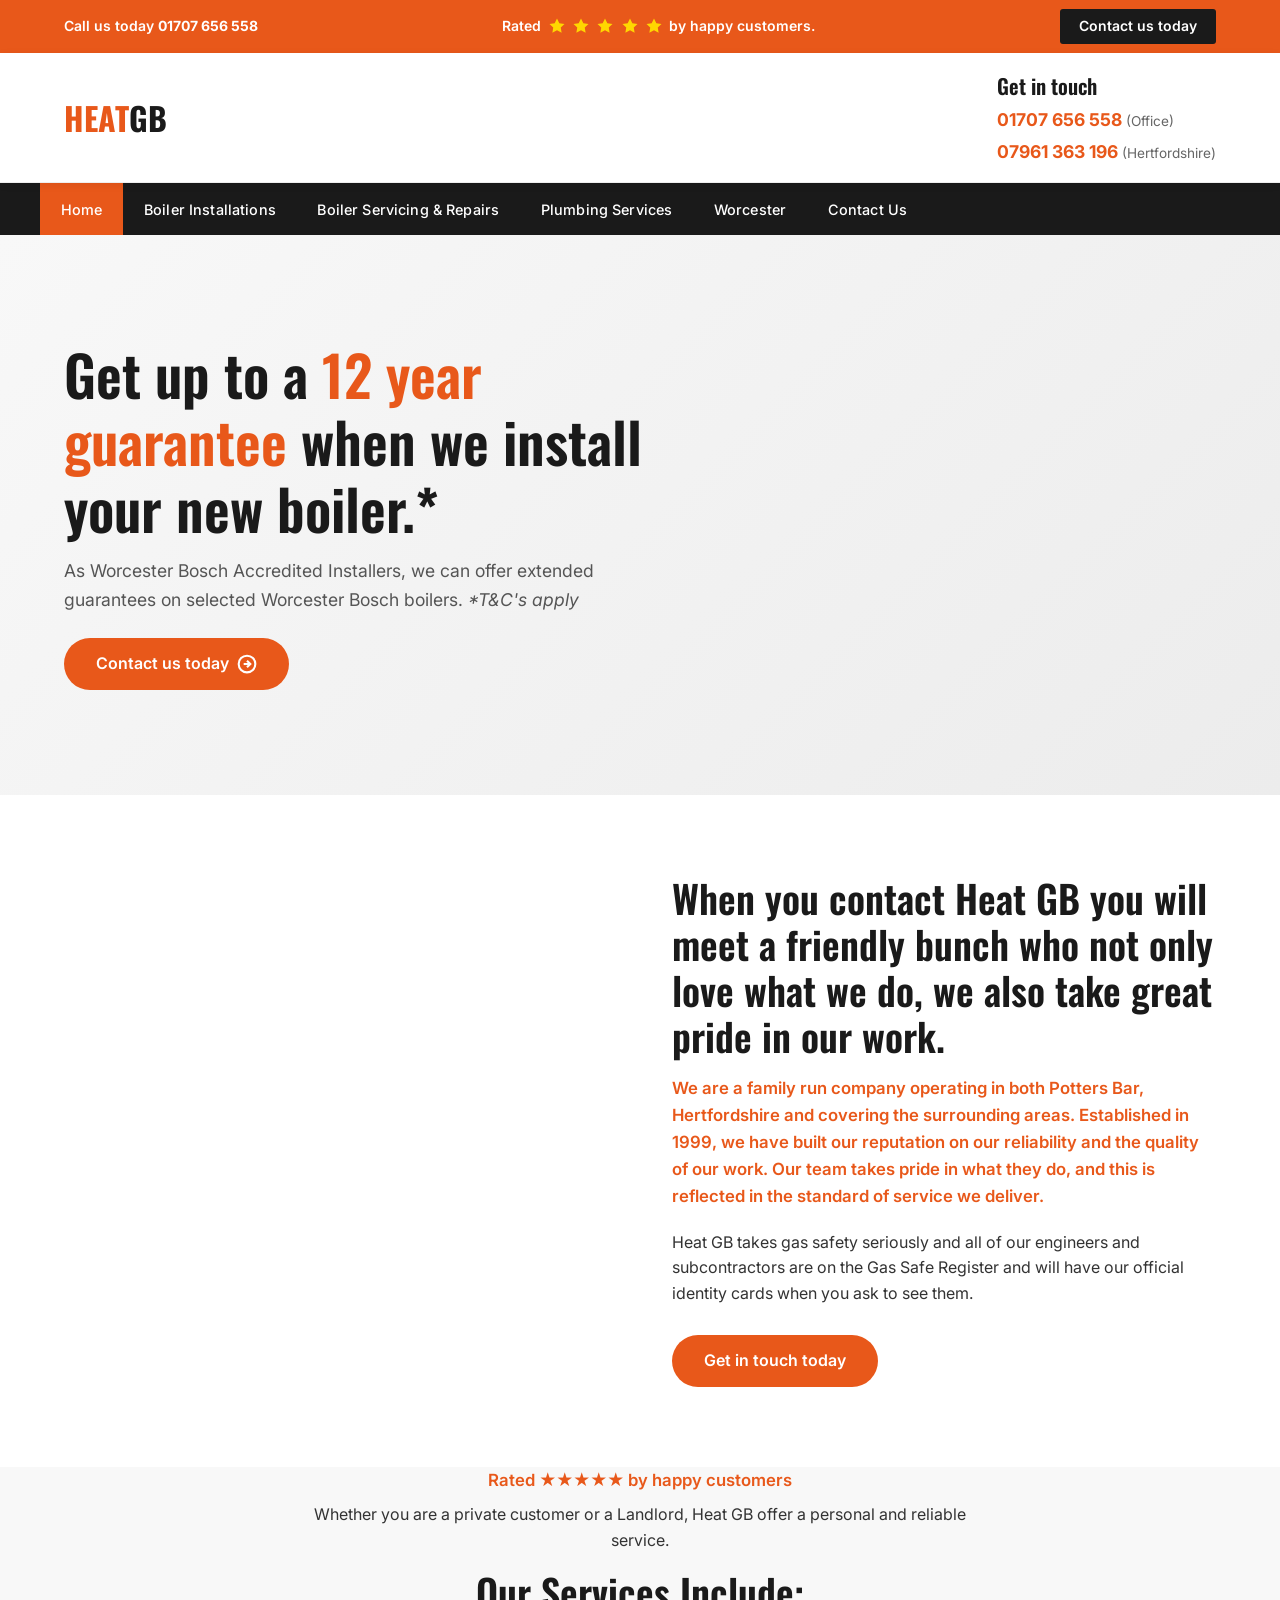
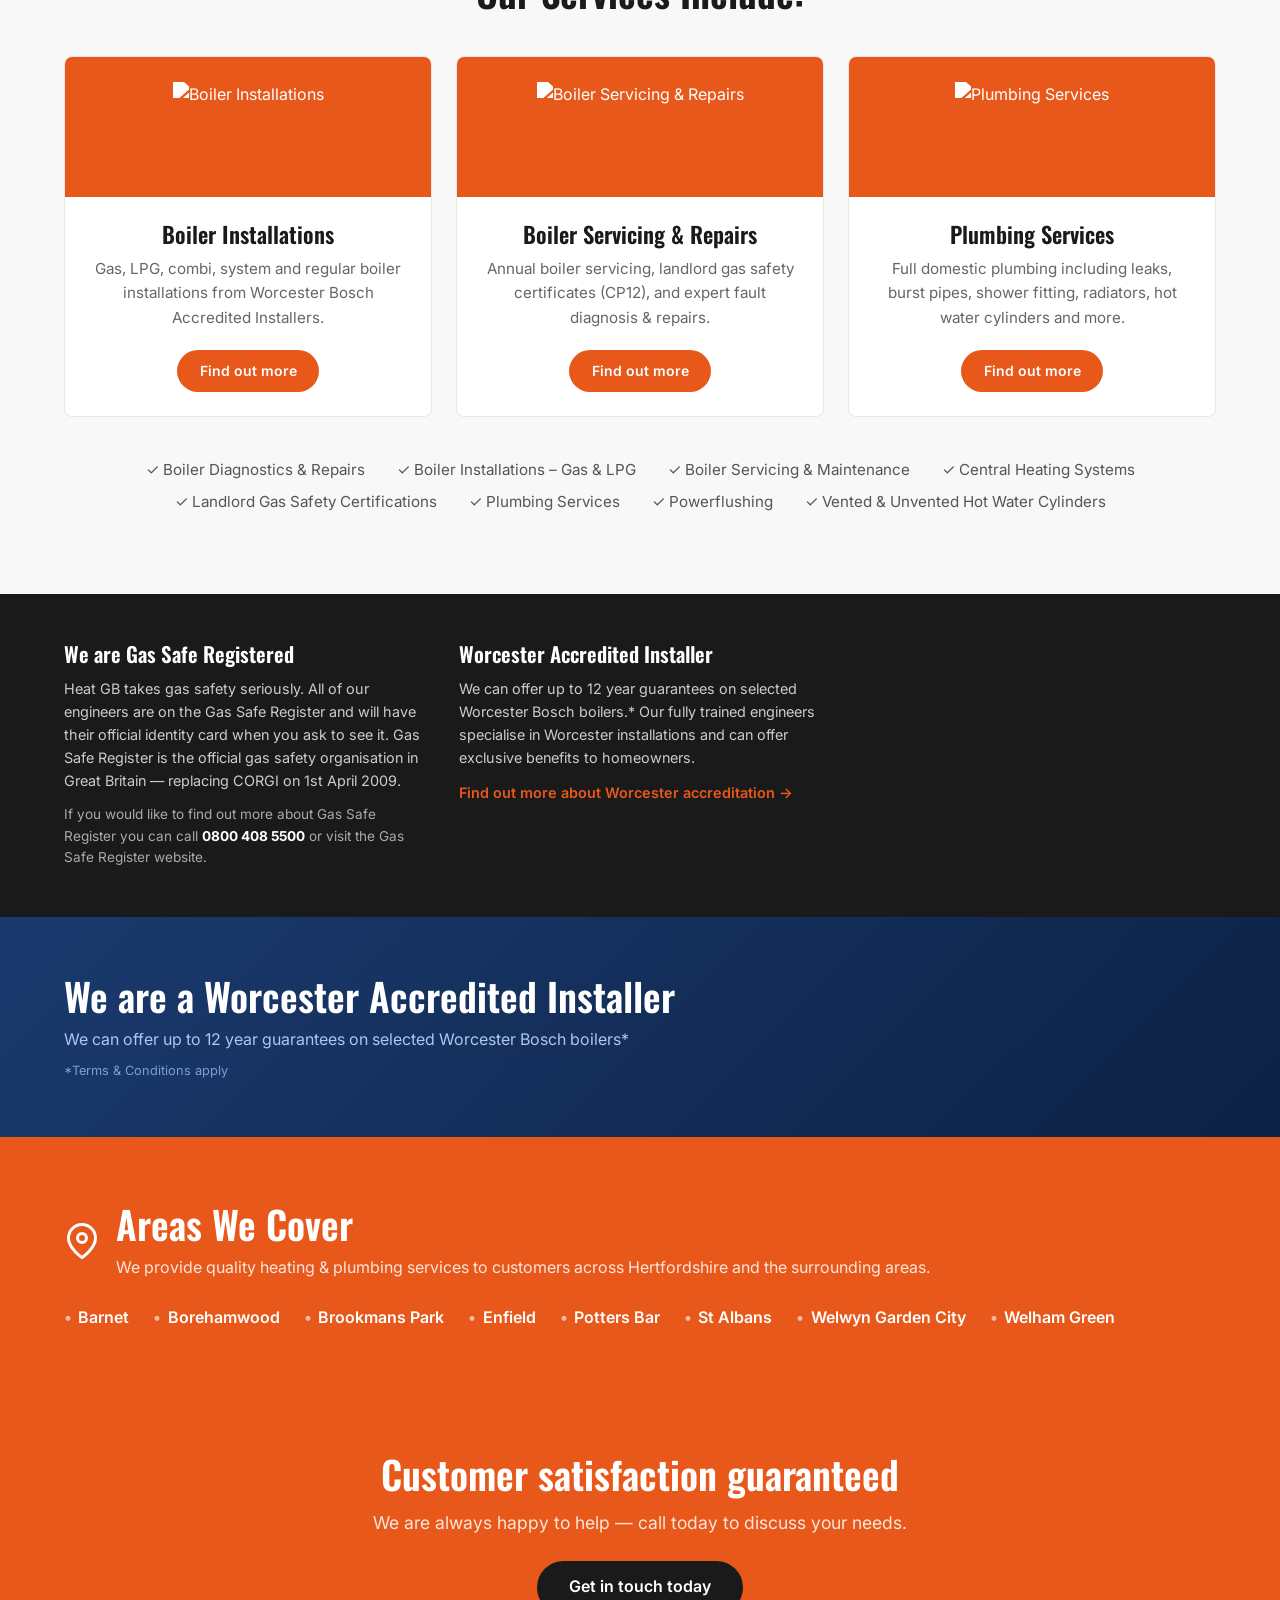
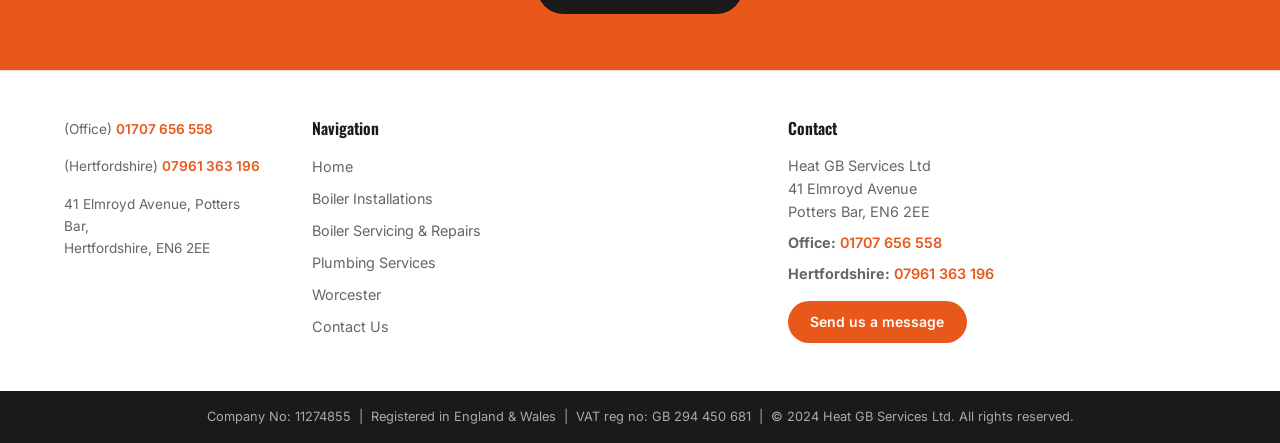
==== index.html @ 4ccc7797 "Fix service card display, footer button colour, and add downloaded images - Replace .service-card im" ====
<!DOCTYPE html>
<html lang="en">
<head>
  <meta charset="UTF-8" />
  <meta name="viewport" content="width=device-width, initial-scale=1.0" />
  <title>Heat GB Services Ltd – Gas Heating, Boiler Installation, Potters Bar, Hertfordshire</title>
  <meta name="description" content="Heat GB Services Ltd – Gas Safe registered heating engineers based in Potters Bar, Hertfordshire. Boiler installations, servicing, powerflushing and plumbing across Hertfordshire. Call 01707 656 558." />

  <!-- Favicon -->
  <link rel="icon" type="image/png" sizes="32x32" href="images/favicon-32.png" />
  <link rel="icon" type="image/png" sizes="16x16" href="images/favicon-16.png" />
  <link rel="apple-touch-icon" href="images/apple-touch-icon.png" />
  <link rel="shortcut icon" href="images/favicon.ico" />

  <!-- Google Fonts -->
  <link rel="preconnect" href="https://fonts.googleapis.com" />
  <link rel="preconnect" href="https://fonts.gstatic.com" crossorigin />
  <link href="https://fonts.googleapis.com/css2?family=Oswald:wght@400;500;600;700&family=Inter:wght@400;500;600;700&display=swap" rel="stylesheet" />

  <link rel="stylesheet" href="css/style.css" />
</head>
<body>

  <!-- ═══ TOP BAR ═══ -->
  <div class="topbar">
    <div class="container topbar__inner">
      <span>Call us today <strong>01707 656 558</strong></span>
      <div class="topbar__stars">
        <span>Rated</span>
        <svg viewBox="0 0 24 24" fill="currentColor"><path d="M12 2l3.09 6.26L22 9.27l-5 4.87 1.18 6.88L12 17.77l-6.18 3.25L7 14.14 2 9.27l6.91-1.01L12 2z"/></svg>
        <svg viewBox="0 0 24 24" fill="currentColor"><path d="M12 2l3.09 6.26L22 9.27l-5 4.87 1.18 6.88L12 17.77l-6.18 3.25L7 14.14 2 9.27l6.91-1.01L12 2z"/></svg>
        <svg viewBox="0 0 24 24" fill="currentColor"><path d="M12 2l3.09 6.26L22 9.27l-5 4.87 1.18 6.88L12 17.77l-6.18 3.25L7 14.14 2 9.27l6.91-1.01L12 2z"/></svg>
        <svg viewBox="0 0 24 24" fill="currentColor"><path d="M12 2l3.09 6.26L22 9.27l-5 4.87 1.18 6.88L12 17.77l-6.18 3.25L7 14.14 2 9.27l6.91-1.01L12 2z"/></svg>
        <svg viewBox="0 0 24 24" fill="currentColor"><path d="M12 2l3.09 6.26L22 9.27l-5 4.87 1.18 6.88L12 17.77l-6.18 3.25L7 14.14 2 9.27l6.91-1.01L12 2z"/></svg>
        <span>by happy customers.</span>
      </div>
      <a href="contact.html" class="topbar__cta">Contact us today</a>
    </div>
  </div>

  <!-- ═══ HEADER ═══ -->
  <header class="site-header">
    <div class="header__inner">
      <a href="index.html" class="header__logo">
        <img src="https://www.heatgb.co.uk/wp-content/uploads/2020/11/main-logo.png"
             alt="Heat GB Services Ltd" width="190" height="65"
             onerror="this.style.display='none'; this.nextElementSibling.style.display='block'" />
        <span class="header__logo-fallback" style="display:none; font-family:'Oswald',sans-serif; font-size:2rem; font-weight:700; color:#1a1a1a;">
          <span style="color:#E8581A;">HEAT</span>GB
        </span>
      </a>
      <div class="header__contact">
        <span class="header__contact-label">Get in touch</span>
        <div>
          <a href="tel:01707656558">01707 656 558</a>
          <span class="phone-label"> (Office)</span>
        </div>
        <div>
          <a href="tel:07961363196">07961 363 196</a>
          <span class="phone-label"> (Hertfordshire)</span>
        </div>
      </div>
    </div>
  </header>

  <!-- ═══ NAVIGATION ═══ -->
  <nav class="site-nav" aria-label="Main navigation">
    <div class="nav__inner">
      <button class="nav__toggle" aria-label="Open menu" aria-expanded="false">
        <span></span><span></span><span></span>
      </button>
      <ul class="nav__list">
        <li><a href="index.html" class="active">Home</a></li>
        <li><a href="boiler-installations.html">Boiler Installations</a></li>
        <li><a href="boiler-servicing.html">Boiler Servicing &amp; Repairs</a></li>
        <li><a href="plumbing-services.html">Plumbing Services</a></li>
        <li><a href="worcester.html">Worcester</a></li>
        <li><a href="contact.html">Contact Us</a></li>
      </ul>
    </div>
  </nav>

  <!-- ═══ HERO ═══ -->
  <section class="hero hero--home">
    <div class="container" style="position:relative; z-index:2; width:100%;">
      <div class="hero__content">
        <h1>Get up to a <span class="text-orange">12 year guarantee</span> when we install your new boiler.*</h1>
        <p>As Worcester Bosch Accredited Installers, we can offer extended guarantees on selected Worcester Bosch boilers. <em>*T&amp;C's apply</em></p>
        <a href="contact.html" class="btn btn-orange">
          Contact us today
          <svg viewBox="0 0 24 24" fill="none" stroke="currentColor" stroke-width="2.5"><circle cx="12" cy="12" r="10"/><polyline points="12 8 16 12 12 16"/><line x1="8" y1="12" x2="16" y2="12"/></svg>
        </a>
      </div>
    </div>
    <img class="hero__image"
         src="https://www.heatgb.co.uk/wp-content/uploads/2020/11/image-1.png"
         alt="Heat GB engineers with vans"
         onerror="this.style.opacity='0'" />
    <img class="hero__badge"
         src="https://www.heatgb.co.uk/wp-content/uploads/2020/11/12year-logo.png"
         alt="12 Year Guarantee"
         onerror="this.style.display='none'" />
  </section>

  <!-- ═══ ABOUT STRIP ═══ -->
  <section class="section-pad">
    <div class="container">
      <div class="about-strip">
        <div class="about-strip__img">
          <img src="https://www.heatgb.co.uk/wp-content/uploads/2020/11/image-1.png"
               alt="Heat GB engineers with vans"
               onerror="this.style.display='none'" />
        </div>
        <div class="about-strip__text">
          <h2>When you contact Heat GB you will meet a friendly bunch who not only love what we do, we also take great pride in our work.</h2>
          <p class="lead">We are a family run company operating in both Potters Bar, Hertfordshire and covering the surrounding areas. Established in 1999, we have built our reputation on our reliability and the quality of our work. Our team takes pride in what they do, and this is reflected in the standard of service we deliver.</p>
          <p>Heat GB takes gas safety seriously and all of our engineers and subcontractors are on the Gas Safe Register and will have our official identity cards when you ask to see them.</p>
          <a href="contact.html" class="btn btn-orange" style="margin-top:.75rem;">Get in touch today</a>
        </div>
      </div>
    </div>
  </section>

  <!-- ═══ SERVICES GRID ═══ -->
  <section class="section-pad" style="background:#f8f8f8; padding-top:0;">
    <div class="container">
      <div class="services-intro">
        <p class="lead">Rated ★★★★★ by happy customers</p>
        <p>Whether you are a private customer or a Landlord, Heat GB offer a personal and reliable service.</p>
        <h2>Our Services Include:</h2>
      </div>

      <div class="services-grid">
        <a href="boiler-installations.html" class="service-card">
          <div class="service-card__image">
            <img src="https://www.heatgb.co.uk/wp-content/uploads/2020/11/home-box1.png"
                 alt="Boiler Installations" />
          </div>
          <div class="service-card__body">
            <h3>Boiler Installations</h3>
            <p>Gas, LPG, combi, system and regular boiler installations from Worcester Bosch Accredited Installers.</p>
            <span class="btn btn-orange" style="font-size:.875rem; padding:.6rem 1.4rem;">Find out more</span>
          </div>
        </a>

        <a href="boiler-servicing.html" class="service-card">
          <div class="service-card__image">
            <img src="https://www.heatgb.co.uk/wp-content/uploads/2020/11/home-box2.png"
                 alt="Boiler Servicing &amp; Repairs" />
          </div>
          <div class="service-card__body">
            <h3>Boiler Servicing &amp; Repairs</h3>
            <p>Annual boiler servicing, landlord gas safety certificates (CP12), and expert fault diagnosis &amp; repairs.</p>
            <span class="btn btn-orange" style="font-size:.875rem; padding:.6rem 1.4rem;">Find out more</span>
          </div>
        </a>

        <a href="plumbing-services.html" class="service-card">
          <div class="service-card__image">
            <img src="https://www.heatgb.co.uk/wp-content/uploads/2020/11/home-box3.png"
                 alt="Plumbing Services" />
          </div>
          <div class="service-card__body">
            <h3>Plumbing Services</h3>
            <p>Full domestic plumbing including leaks, burst pipes, shower fitting, radiators, hot water cylinders and more.</p>
            <span class="btn btn-orange" style="font-size:.875rem; padding:.6rem 1.4rem;">Find out more</span>
          </div>
        </a>
      </div>

      <div style="text-align:center; margin-top:2.5rem;">
        <ul style="display:inline-flex; flex-wrap:wrap; gap:.5rem 2rem; justify-content:center; color:#555; font-size:.95rem;">
          <li>✓ Boiler Diagnostics &amp; Repairs</li>
          <li>✓ Boiler Installations – Gas &amp; LPG</li>
          <li>✓ Boiler Servicing &amp; Maintenance</li>
          <li>✓ Central Heating Systems</li>
          <li>✓ Landlord Gas Safety Certifications</li>
          <li>✓ Plumbing Services</li>
          <li>✓ Powerflushing</li>
          <li>✓ Vented &amp; Unvented Hot Water Cylinders</li>
        </ul>
      </div>
    </div>
  </section>

  <!-- ═══ GAS SAFE + WORCESTER TRUST BAR ═══ -->
  <section class="trust-bar">
    <div class="container">
      <div class="trust-bar__inner">
        <div class="trust-item">
          <h3>We are Gas Safe Registered</h3>
          <p>Heat GB takes gas safety seriously. All of our engineers are on the Gas Safe Register and will have their official identity card when you ask to see it. Gas Safe Register is the official gas safety organisation in Great Britain — replacing CORGI on 1st April 2009.</p>
          <p style="margin-top:.75rem; color:#aaa; font-size:.85rem;">If you would like to find out more about Gas Safe Register you can call <strong style="color:#fff;">0800 408 5500</strong> or visit the Gas Safe Register website.</p>
        </div>
        <div class="trust-item">
          <h3>Worcester Accredited Installer</h3>
          <p>We can offer up to 12 year guarantees on selected Worcester Bosch boilers.* Our fully trained engineers specialise in Worcester installations and can offer exclusive benefits to homeowners.</p>
          <p style="margin-top:.75rem;">
            <a href="worcester.html" style="color:var(--orange); font-weight:600;">Find out more about Worcester accreditation →</a>
          </p>
        </div>
        <div class="trust-item" style="display:flex; flex-direction:column; align-items:center; gap:1rem;">
          <img src="https://www.heatgb.co.uk/wp-content/uploads/2020/11/logo1.png"
               alt="Gas Safe Register" style="height:80px; width:auto;"
               onerror="this.style.display='none'" />
          <img src="https://www.heatgb.co.uk/wp-content/uploads/2020/11/logo2..png"
               alt="CIPHE Member" style="height:70px; width:auto;"
               onerror="this.style.display='none'" />
        </div>
      </div>
    </div>
  </section>

  <!-- ═══ WORCESTER BANNER ═══ -->
  <section class="worcester-banner">
    <div class="container worcester-banner__inner">
      <div>
        <h2>We are a Worcester Accredited Installer</h2>
        <p>We can offer up to 12 year guarantees on selected Worcester Bosch boilers*</p>
        <p style="font-size:.8rem; color:#7a9fd4; margin-top:.5rem;">*Terms &amp; Conditions apply</p>
      </div>
      <div class="worcester-banner__logos">
        <img src="https://www.heatgb.co.uk/wp-content/uploads/2020/11/12year-logo.png"
             alt="12 Year Guarantee" onerror="this.style.display='none'" />
      </div>
    </div>
  </section>

  <!-- ═══ AREAS WE COVER ═══ -->
  <section class="areas-section">
    <div class="container">
      <div class="areas-header">
        <svg viewBox="0 0 24 24" fill="none" stroke="currentColor" stroke-width="2">
          <path d="M21 10c0 7-9 13-9 13s-9-6-9-13a9 9 0 0 1 18 0z"/><circle cx="12" cy="10" r="3"/>
        </svg>
        <div>
          <h2>Areas We Cover</h2>
          <p style="color:rgba(255,255,255,.85); margin:0;">We provide quality heating &amp; plumbing services to customers across Hertfordshire and the surrounding areas.</p>
        </div>
      </div>
      <ul class="areas-list">
        <li>Barnet</li>
        <li>Borehamwood</li>
        <li>Brookmans Park</li>
        <li>Enfield</li>
        <li>Potters Bar</li>
        <li>St Albans</li>
        <li>Welwyn Garden City</li>
        <li>Welham Green</li>
      </ul>
    </div>
  </section>

  <!-- ═══ CTA BAND ═══ -->
  <section class="cta-band">
    <div class="container">
      <h2>Customer satisfaction guaranteed</h2>
      <p>We are always happy to help — call today to discuss your needs.</p>
      <a href="contact.html" class="btn btn-dark">Get in touch today</a>
    </div>
  </section>

  <!-- ═══ FOOTER ═══ -->
  <footer class="site-footer">
    <div class="container footer__inner">
      <div class="footer__logo">
        <img src="https://www.heatgb.co.uk/wp-content/uploads/2020/11/main-logo.png"
             alt="Heat GB Services Ltd" onerror="this.style.display='none'" />
        <p>(Office) <a href="tel:01707656558" style="color:var(--orange); font-weight:600;">01707 656 558</a></p>
        <p>(Hertfordshire) <a href="tel:07961363196" style="color:var(--orange); font-weight:600;">07961 363 196</a></p>
        <p style="margin-top:.5rem;">41 Elmroyd Avenue, Potters Bar,<br>Hertfordshire, EN6 2EE</p>
      </div>
      <nav class="footer__nav">
        <h4>Navigation</h4>
        <ul>
          <li><a href="index.html">Home</a></li>
          <li><a href="boiler-installations.html">Boiler Installations</a></li>
          <li><a href="boiler-servicing.html">Boiler Servicing &amp; Repairs</a></li>
          <li><a href="plumbing-services.html">Plumbing Services</a></li>
          <li><a href="worcester.html">Worcester</a></li>
          <li><a href="contact.html">Contact Us</a></li>
        </ul>
      </nav>
      <div class="footer__contact">
        <h4>Contact</h4>
        <p>Heat GB Services Ltd<br>41 Elmroyd Avenue<br>Potters Bar, EN6 2EE</p>
        <p><strong>Office:</strong> <a href="tel:01707656558">01707 656 558</a></p>
        <p><strong>Hertfordshire:</strong> <a href="tel:07961363196">07961 363 196</a></p>
        <p style="margin-top:1rem;">
          <a href="contact.html" class="btn btn-orange" style="font-size:.875rem; padding:.6rem 1.4rem;">Send us a message</a>
        </p>
      </div>
    </div>
    <div class="footer__bottom">
      <div class="container">
        Company No: 11274855 &nbsp;|&nbsp; Registered in England &amp; Wales &nbsp;|&nbsp; VAT reg no: GB 294 450 681 &nbsp;|&nbsp;
        &copy; 2024 Heat GB Services Ltd. All rights reserved.
      </div>
    </div>
  </footer>

  <script src="js/main.js"></script>
</body>
</html>
---- css/style.css ----
/* ============================================================
   HEAT GB — Main Stylesheet
   Fonts: Oswald (headings) + Inter (body) via Google Fonts
   Colours: Orange #E8581A, Black #1a1a1a, White #ffffff
   ============================================================ */

/* ---------- Reset & Base ---------- */
*, *::before, *::after { box-sizing: border-box; margin: 0; padding: 0; }

html { scroll-behavior: smooth; font-size: 16px; }

body {
  font-family: 'Inter', sans-serif;
  color: #333;
  background: #fff;
  line-height: 1.6;
}

img { max-width: 100%; height: auto; display: block; }
a { text-decoration: none; color: inherit; }
ul { list-style: none; }

/* ---------- Variables ---------- */
:root {
  --orange: #E8581A;
  --black:  #1a1a1a;
  --dark:   #222;
  --grey:   #f5f5f5;
  --mid:    #666;
  --white:  #ffffff;
  --radius: 4px;
  --shadow: 0 2px 12px rgba(0,0,0,0.10);
  --transition: 0.25s ease;
}

/* ---------- Typography ---------- */
h1, h2, h3, h4, h5 {
  font-family: 'Oswald', sans-serif;
  font-weight: 600;
  line-height: 1.2;
  color: var(--black);
}

h1 { font-size: clamp(2rem, 5vw, 3.5rem); }
h2 { font-size: clamp(1.6rem, 3.5vw, 2.4rem); }
h3 { font-size: 1.4rem; }
h4 { font-size: 1.15rem; }

p { margin-bottom: 1rem; }

/* ---------- Utilities ---------- */
.container {
  max-width: 1200px;
  margin: 0 auto;
  padding: 0 1.5rem;
}

.btn {
  display: inline-flex;
  align-items: center;
  gap: .5rem;
  padding: .85rem 2rem;
  border-radius: 50px;
  font-family: 'Inter', sans-serif;
  font-size: 1rem;
  font-weight: 600;
  cursor: pointer;
  transition: background var(--transition), transform var(--transition);
  border: none;
}

.btn-orange {
  background: var(--orange);
  color: #fff;
}
.btn-orange:hover { background: #c94610; transform: translateY(-1px); }

.btn-white {
  background: #fff;
  color: var(--orange);
}
.btn-white:hover { background: #f0f0f0; }

.btn-dark {
  background: var(--black);
  color: #fff;
}
.btn-dark:hover { background: #333; }

.btn svg { width: 20px; height: 20px; }

.section-pad { padding: 5rem 0; }
.section-pad-sm { padding: 3rem 0; }

.text-orange { color: var(--orange); }
.text-center { text-align: center; }
.fw-bold { font-weight: 700; }

/* ---------- Top Bar ---------- */
.topbar {
  background: var(--orange);
  color: #fff;
  font-size: .875rem;
  font-weight: 600;
  padding: .55rem 0;
}

.topbar__inner {
  display: flex;
  align-items: center;
  justify-content: space-between;
  gap: 1rem;
}

.topbar__stars {
  display: flex;
  align-items: center;
  gap: .4rem;
}

.topbar__stars svg { color: #FFD700; width: 18px; height: 18px; }

.topbar__cta {
  background: var(--black);
  color: #fff;
  padding: .4rem 1.2rem;
  border-radius: 3px;
  font-weight: 600;
  transition: background var(--transition);
}
.topbar__cta:hover { background: #444; }

/* ---------- Header ---------- */
.site-header {
  background: #fff;
  border-bottom: 1px solid #eee;
  position: sticky;
  top: 0;
  z-index: 900;
  box-shadow: 0 2px 8px rgba(0,0,0,.07);
}

.header__inner {
  display: flex;
  align-items: center;
  justify-content: space-between;
  padding: 1rem 1.5rem;
  max-width: 1200px;
  margin: 0 auto;
}

.header__logo img { height: 65px; width: auto; }
.header__logo-text {
  display: flex;
  flex-direction: column;
  align-items: center;
}
.header__logo-text .tagline {
  font-size: .75rem;
  color: var(--mid);
  margin-top: .25rem;
  letter-spacing: .02em;
}

.header__contact {
  display: flex;
  flex-direction: column;
  align-items: flex-start;
  gap: .25rem;
}

.header__contact-label {
  font-family: 'Oswald', sans-serif;
  font-size: 1.3rem;
  color: var(--black);
  font-weight: 600;
}

.header__contact a {
  font-weight: 700;
  font-size: 1.1rem;
  color: var(--orange);
  transition: color var(--transition);
}
.header__contact a:hover { color: #c94610; }

.header__contact .phone-label {
  font-size: .85rem;
  color: var(--mid);
  font-weight: 400;
}

/* ---------- Navigation ---------- */
.site-nav {
  background: var(--black);
}

.nav__inner {
  max-width: 1200px;
  margin: 0 auto;
  display: flex;
  align-items: center;
}

.nav__list {
  display: flex;
  align-items: center;
}

.nav__list a {
  display: block;
  padding: .9rem 1.3rem;
  color: #fff;
  font-family: 'Inter', sans-serif;
  font-size: .9rem;
  font-weight: 500;
  transition: background var(--transition), color var(--transition);
  letter-spacing: .01em;
}

.nav__list a:hover,
.nav__list a.active {
  background: var(--orange);
  color: #fff;
}

/* Mobile hamburger */
.nav__toggle {
  display: none;
  flex-direction: column;
  gap: 5px;
  background: none;
  border: none;
  cursor: pointer;
  padding: 1rem 1.5rem;
  margin-left: auto;
}
.nav__toggle span {
  display: block;
  width: 26px;
  height: 2px;
  background: #fff;
  transition: all var(--transition);
}

/* ---------- Hero / Page Banner ---------- */
.hero {
  background: #f0f0f0;
  position: relative;
  overflow: hidden;
  min-height: 480px;
  display: flex;
  align-items: center;
}

.hero--home {
  min-height: 560px;
  background: linear-gradient(135deg, #f8f8f8 0%, #ececec 100%);
}

.hero__content {
  position: relative;
  z-index: 2;
  max-width: 620px;
  padding: 4rem 0;
}

.hero__content h1 { margin-bottom: 1rem; }
.hero__content p { font-size: 1.1rem; color: #555; margin-bottom: 1.5rem; }

.hero__image {
  position: absolute;
  right: 0;
  top: 0;
  bottom: 0;
  width: 50%;
  object-fit: cover;
  object-position: center;
  z-index: 1;
}

.hero__badge {
  position: absolute;
  right: 6%;
  top: 50%;
  transform: translateY(-50%);
  z-index: 3;
  width: 130px;
}

.page-banner {
  background: var(--black);
  padding: 3.5rem 0;
  text-align: center;
}

.page-banner h1 {
  color: #fff;
  font-size: clamp(1.8rem, 4vw, 3rem);
  letter-spacing: .05em;
  text-transform: uppercase;
}

/* ---------- About Strip ---------- */
.about-strip {
  display: grid;
  grid-template-columns: 1fr 1fr;
  gap: 4rem;
  align-items: center;
}

.about-strip__img img {
  border-radius: 8px;
  width: 100%;
  object-fit: cover;
}

.about-strip__text h2 { margin-bottom: 1rem; }

.about-strip__text .lead {
  color: var(--orange);
  font-weight: 600;
  font-size: 1.05rem;
  margin-bottom: 1.25rem;
}

/* ---------- Services Grid ---------- */
.services-intro {
  text-align: center;
  max-width: 700px;
  margin: 0 auto 2.5rem;
}

.services-intro .lead {
  color: var(--orange);
  font-weight: 600;
  font-size: 1.05rem;
  margin-bottom: .5rem;
}

.services-grid {
  display: grid;
  grid-template-columns: repeat(3, 1fr);
  gap: 1.5rem;
}

.service-card {
  background: #fff;
  border: 1px solid #e8e8e8;
  border-radius: 8px;
  overflow: hidden;
  transition: box-shadow var(--transition), transform var(--transition);
  text-align: center;
}

.service-card:hover {
  box-shadow: 0 8px 30px rgba(232,88,26,.15);
  transform: translateY(-4px);
}

.service-card__image {
  background: var(--orange);
  height: 140px;
  display: flex;
  align-items: center;
  justify-content: center;
  overflow: hidden;
}

.service-card__image img {
  width: auto;
  height: 90px;
  object-fit: contain;
  /* Invert the grey icons to white so they show on orange background */
  filter: brightness(0) invert(1);
}

.service-card__body { padding: 1.5rem; }
.service-card__body h3 { margin-bottom: .6rem; }
.service-card__body p { color: var(--mid); font-size: .95rem; margin-bottom: 1.25rem; }

/* ---------- Services List (inner pages) ---------- */
.services-list {
  display: grid;
  grid-template-columns: repeat(3, 1fr);
  gap: .75rem;
  margin: 1.5rem 0;
}

.services-list li {
  display: flex;
  align-items: center;
  gap: .5rem;
  font-size: .95rem;
}

.services-list li::before {
  content: '';
  display: block;
  width: 8px;
  height: 8px;
  border-radius: 50%;
  background: var(--orange);
  flex-shrink: 0;
}

/* ---------- Trust Bar (Gas Safe / Worcester) ---------- */
.trust-bar {
  background: var(--black);
  color: #fff;
  padding: 3rem 0;
}

.trust-bar__inner {
  display: grid;
  grid-template-columns: repeat(auto-fit, minmax(240px, 1fr));
  gap: 2rem;
  align-items: start;
}

.trust-item h3 { color: #fff; margin-bottom: .6rem; font-size: 1.3rem; }
.trust-item p { color: #ccc; font-size: .9rem; margin-bottom: 0; }

/* ---------- Worcester Banner ---------- */
.worcester-banner {
  background: linear-gradient(135deg, #1a3a6e 0%, #0d2245 100%);
  color: #fff;
  padding: 3.5rem 0;
}

.worcester-banner__inner {
  display: flex;
  align-items: center;
  justify-content: space-between;
  gap: 2rem;
  flex-wrap: wrap;
}

.worcester-banner h2 { color: #fff; margin-bottom: .5rem; }
.worcester-banner p { color: #afc6ee; margin: 0; }

.worcester-banner__logos {
  display: flex;
  align-items: center;
  gap: 1.5rem;
  flex-shrink: 0;
}

.worcester-banner__logos img { height: 60px; width: auto; }

/* ---------- Areas Section ---------- */
.areas-section {
  background: var(--orange);
  padding: 4rem 0;
  color: #fff;
}

.areas-section h2 { color: #fff; margin-bottom: .5rem; }
.areas-section > .container > p { color: rgba(255,255,255,.85); margin-bottom: 2rem; }

.areas-header {
  display: flex;
  align-items: center;
  gap: 1rem;
  margin-bottom: .5rem;
}

.areas-header svg { width: 36px; height: 36px; flex-shrink: 0; }

.areas-list {
  display: flex;
  flex-wrap: wrap;
  gap: .75rem 1.5rem;
  margin-top: 1.5rem;
}

.areas-list li {
  display: flex;
  align-items: center;
  gap: .4rem;
  font-weight: 600;
  font-size: 1rem;
}

.areas-list li::before {
  content: '•';
  color: rgba(255,255,255,.6);
}

/* ---------- Accreditations Strip ---------- */
.accreditations {
  background: var(--grey);
  padding: 3rem 0;
  text-align: center;
}

.accreditations h3 { margin-bottom: 1.5rem; color: var(--black); }

.accred-logos {
  display: flex;
  align-items: center;
  justify-content: center;
  gap: 3rem;
  flex-wrap: wrap;
}

.accred-logos img { height: 70px; width: auto; }

/* ---------- CTA Band ---------- */
.cta-band {
  background: var(--orange);
  color: #fff;
  padding: 3.5rem 0;
  text-align: center;
}

.cta-band h2 { color: #fff; margin-bottom: .75rem; }
.cta-band p { color: rgba(255,255,255,.85); margin-bottom: 1.5rem; font-size: 1.1rem; }

/* ---------- Content Blocks (inner pages) ---------- */
.content-block {
  padding: 4rem 0;
}

.content-block + .content-block {
  padding-top: 0;
}

.content-block__inner {
  display: grid;
  grid-template-columns: 1fr 1fr;
  gap: 4rem;
  align-items: start;
}

.content-block__text h2 { margin-bottom: 1rem; }
.content-block__text h3 { margin: 1.5rem 0 .75rem; color: var(--orange); }

.content-block__text ul {
  margin: .75rem 0 1rem 1.25rem;
}
.content-block__text ul li {
  list-style: disc;
  margin-bottom: .35rem;
  color: #555;
}

.checklist {
  margin: 1rem 0;
}
.checklist li {
  display: flex;
  align-items: flex-start;
  gap: .6rem;
  padding: .4rem 0;
  border-bottom: 1px solid #eee;
  font-size: .95rem;
  color: #444;
}
.checklist li::before {
  content: '✓';
  color: var(--orange);
  font-weight: 700;
  flex-shrink: 0;
  margin-top: .05rem;
}

.highlight-box {
  background: var(--grey);
  border-left: 4px solid var(--orange);
  border-radius: 0 8px 8px 0;
  padding: 1.5rem;
  margin: 1.5rem 0;
}

.highlight-box p { margin: 0; color: #444; }

.guarantee-badge {
  display: flex;
  align-items: center;
  justify-content: center;
  padding: 2rem;
}

/* ---------- Contact Page ---------- */
.contact-grid {
  display: grid;
  grid-template-columns: 1fr 1fr;
  gap: 4rem;
  align-items: start;
}

.contact-info h3 { margin-bottom: 1.25rem; }
.contact-info p { color: var(--mid); }

.contact-detail {
  display: flex;
  align-items: flex-start;
  gap: 1rem;
  margin-bottom: 1.25rem;
}

.contact-detail__icon {
  width: 42px;
  height: 42px;
  background: var(--orange);
  border-radius: 50%;
  display: flex;
  align-items: center;
  justify-content: center;
  flex-shrink: 0;
}

.contact-detail__icon svg { color: #fff; width: 20px; height: 20px; }

.contact-detail__body strong { display: block; color: var(--black); margin-bottom: .2rem; }
.contact-detail__body a { color: var(--orange); font-weight: 600; }
.contact-detail__body a:hover { color: #c94610; }

/* ---------- Form ---------- */
.contact-form { background: var(--grey); padding: 2rem; border-radius: 8px; }
.contact-form h3 { margin-bottom: 1.25rem; }

.form-group { margin-bottom: 1.25rem; }
.form-group label {
  display: block;
  font-weight: 600;
  font-size: .9rem;
  margin-bottom: .4rem;
  color: var(--black);
}

.form-group input,
.form-group select,
.form-group textarea {
  width: 100%;
  padding: .75rem 1rem;
  border: 1px solid #ddd;
  border-radius: var(--radius);
  font-family: 'Inter', sans-serif;
  font-size: 1rem;
  color: var(--black);
  background: #fff;
  transition: border-color var(--transition), box-shadow var(--transition);
}

.form-group input:focus,
.form-group select:focus,
.form-group textarea:focus {
  outline: none;
  border-color: var(--orange);
  box-shadow: 0 0 0 3px rgba(232,88,26,.12);
}

.form-group textarea { resize: vertical; min-height: 130px; }

.form-honeypot { display: none; }

.form-success {
  display: none;
  background: #d4edda;
  border: 1px solid #c3e6cb;
  border-radius: var(--radius);
  padding: 1rem 1.25rem;
  color: #155724;
  margin-top: 1rem;
}

.form-error {
  display: none;
  background: #f8d7da;
  border: 1px solid #f5c6cb;
  border-radius: var(--radius);
  padding: 1rem 1.25rem;
  color: #721c24;
  margin-top: 1rem;
}

/* ---------- Map ---------- */
.map-embed { border-radius: 8px; overflow: hidden; border: 1px solid #e0e0e0; }
.map-embed iframe { width: 100%; height: 320px; border: none; display: block; }

/* ---------- Footer ---------- */
.site-footer {
  background: #fff;
  padding: 3rem 0 0;
  border-top: 1px solid #e0e0e0;
}

.footer__inner {
  display: grid;
  grid-template-columns: 200px 1fr 1fr;
  gap: 3rem;
  padding-bottom: 2.5rem;
}

.footer__logo img { height: 60px; margin-bottom: 1rem; }
.footer__logo p { font-size: .85rem; color: var(--mid); }

.footer__nav h4 {
  font-size: 1rem;
  margin-bottom: 1rem;
  color: var(--black);
}

.footer__nav ul li {
  margin-bottom: .4rem;
}

.footer__nav ul li a {
  color: var(--mid);
  font-size: .9rem;
  transition: color var(--transition);
}

.footer__nav ul li a:hover { color: var(--orange); }

.footer__contact h4 {
  font-size: 1rem;
  margin-bottom: 1rem;
  color: var(--black);
}

.footer__contact p { font-size: .9rem; color: var(--mid); margin-bottom: .5rem; }
.footer__contact a { color: var(--orange); font-weight: 600; }
.footer__contact .btn { color: #fff; }

.footer__bottom {
  background: var(--black);
  color: #aaa;
  font-size: .8rem;
  padding: 1rem 0;
  text-align: center;
}

.footer__bottom a { color: #ccc; }
.footer__bottom a:hover { color: var(--orange); }

/* ---------- Responsive ---------- */
@media (max-width: 1024px) {
  .services-grid { grid-template-columns: repeat(2, 1fr); }
  .footer__inner { grid-template-columns: 1fr 1fr; }
  .footer__logo { grid-column: 1 / -1; }
}

@media (max-width: 768px) {
  /* Nav */
  .nav__toggle { display: flex; }
  .nav__list {
    display: none;
    flex-direction: column;
    width: 100%;
    background: var(--black);
  }
  .nav__list.is-open { display: flex; }
  .nav__list a { border-top: 1px solid rgba(255,255,255,.08); padding: 1rem 1.5rem; }

  /* Header */
  .header__contact { display: none; }

  /* Hero */
  .hero { min-height: 360px; }
  .hero--home { min-height: 420px; }
  .hero__image { width: 100%; opacity: .2; }
  .hero__content { max-width: 100%; }
  .hero__badge { display: none; }

  /* Grids */
  .about-strip,
  .content-block__inner,
  .contact-grid { grid-template-columns: 1fr; gap: 2rem; }

  .services-grid { grid-template-columns: 1fr; }
  .services-list { grid-template-columns: 1fr 1fr; }

  .trust-bar__inner { grid-template-columns: 1fr; }

  .worcester-banner__inner { flex-direction: column; }

  .topbar__stars { display: none; }

  .footer__inner { grid-template-columns: 1fr; gap: 2rem; }
  .footer__logo { grid-column: auto; }
}

@media (max-width: 480px) {
  .services-list { grid-template-columns: 1fr; }
  .accred-logos { gap: 1.5rem; }
  .header__inner { flex-wrap: wrap; justify-content: center; gap: .75rem; }
}
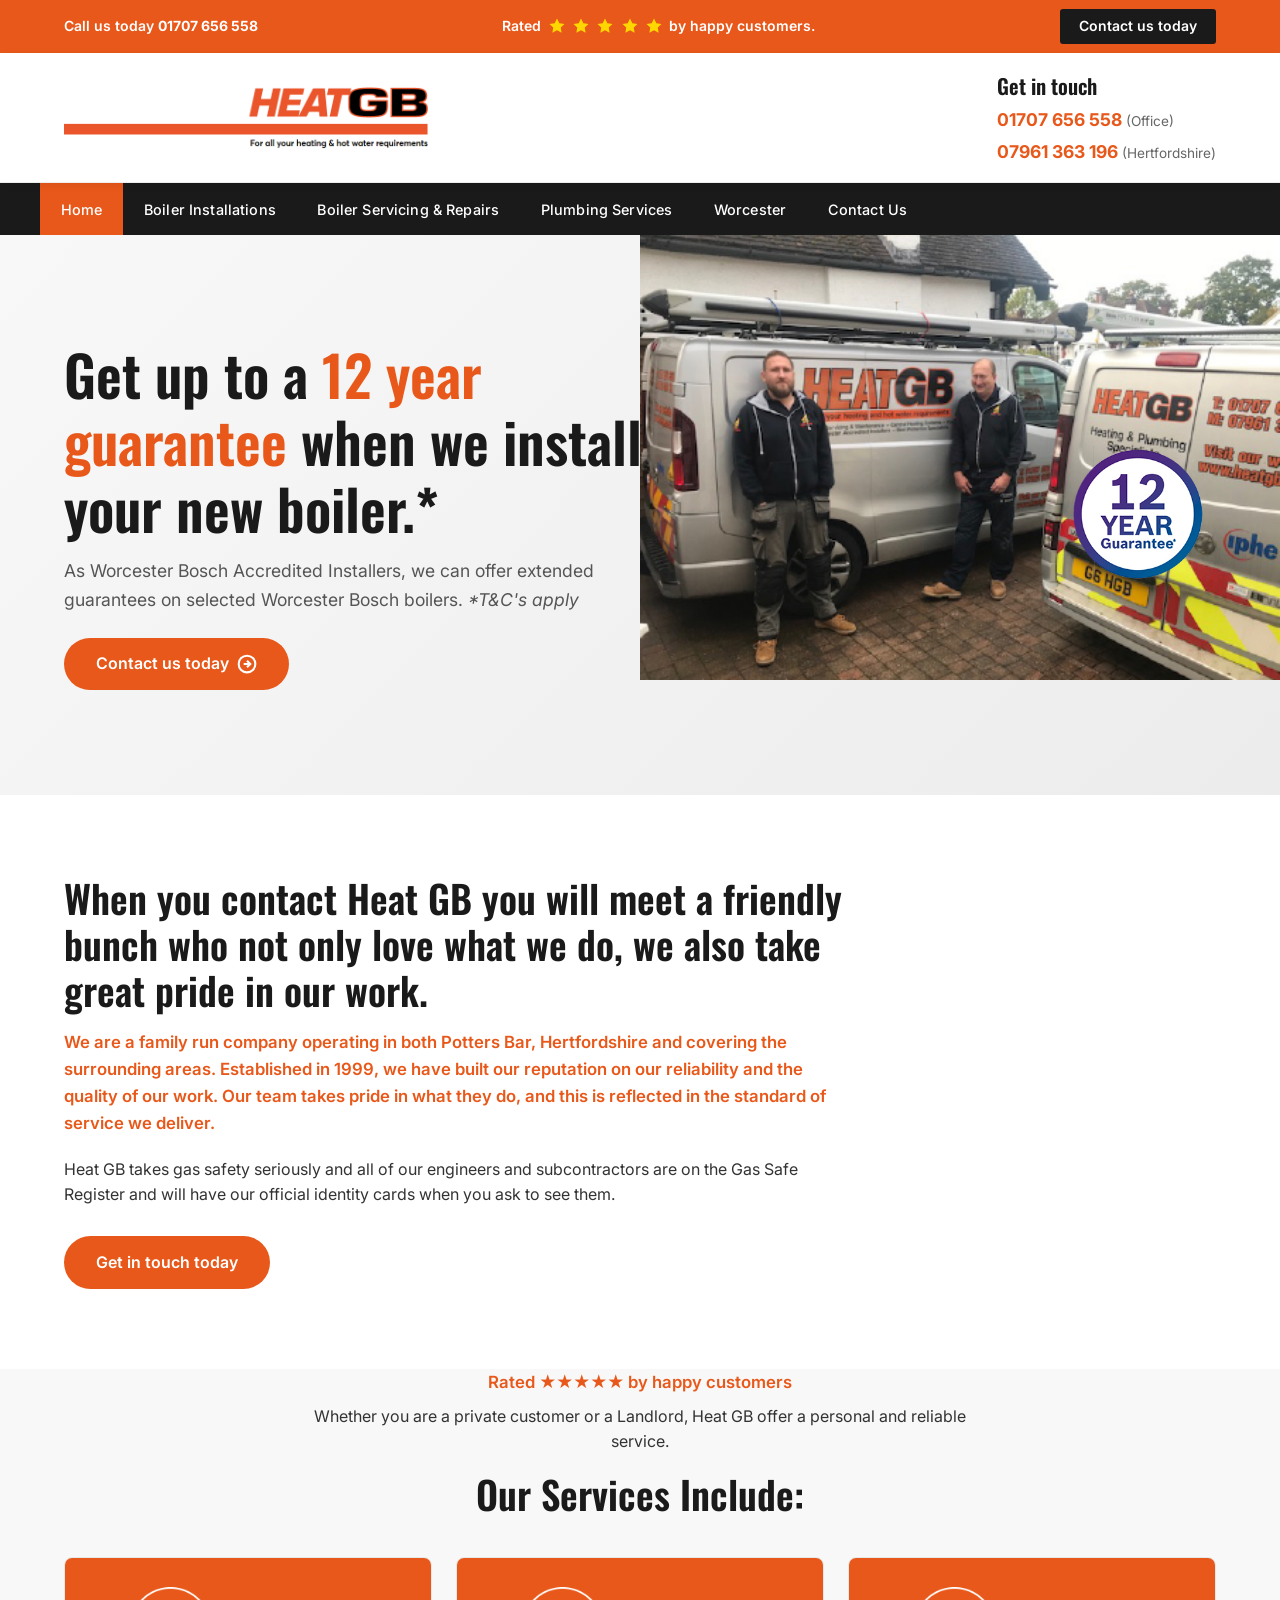
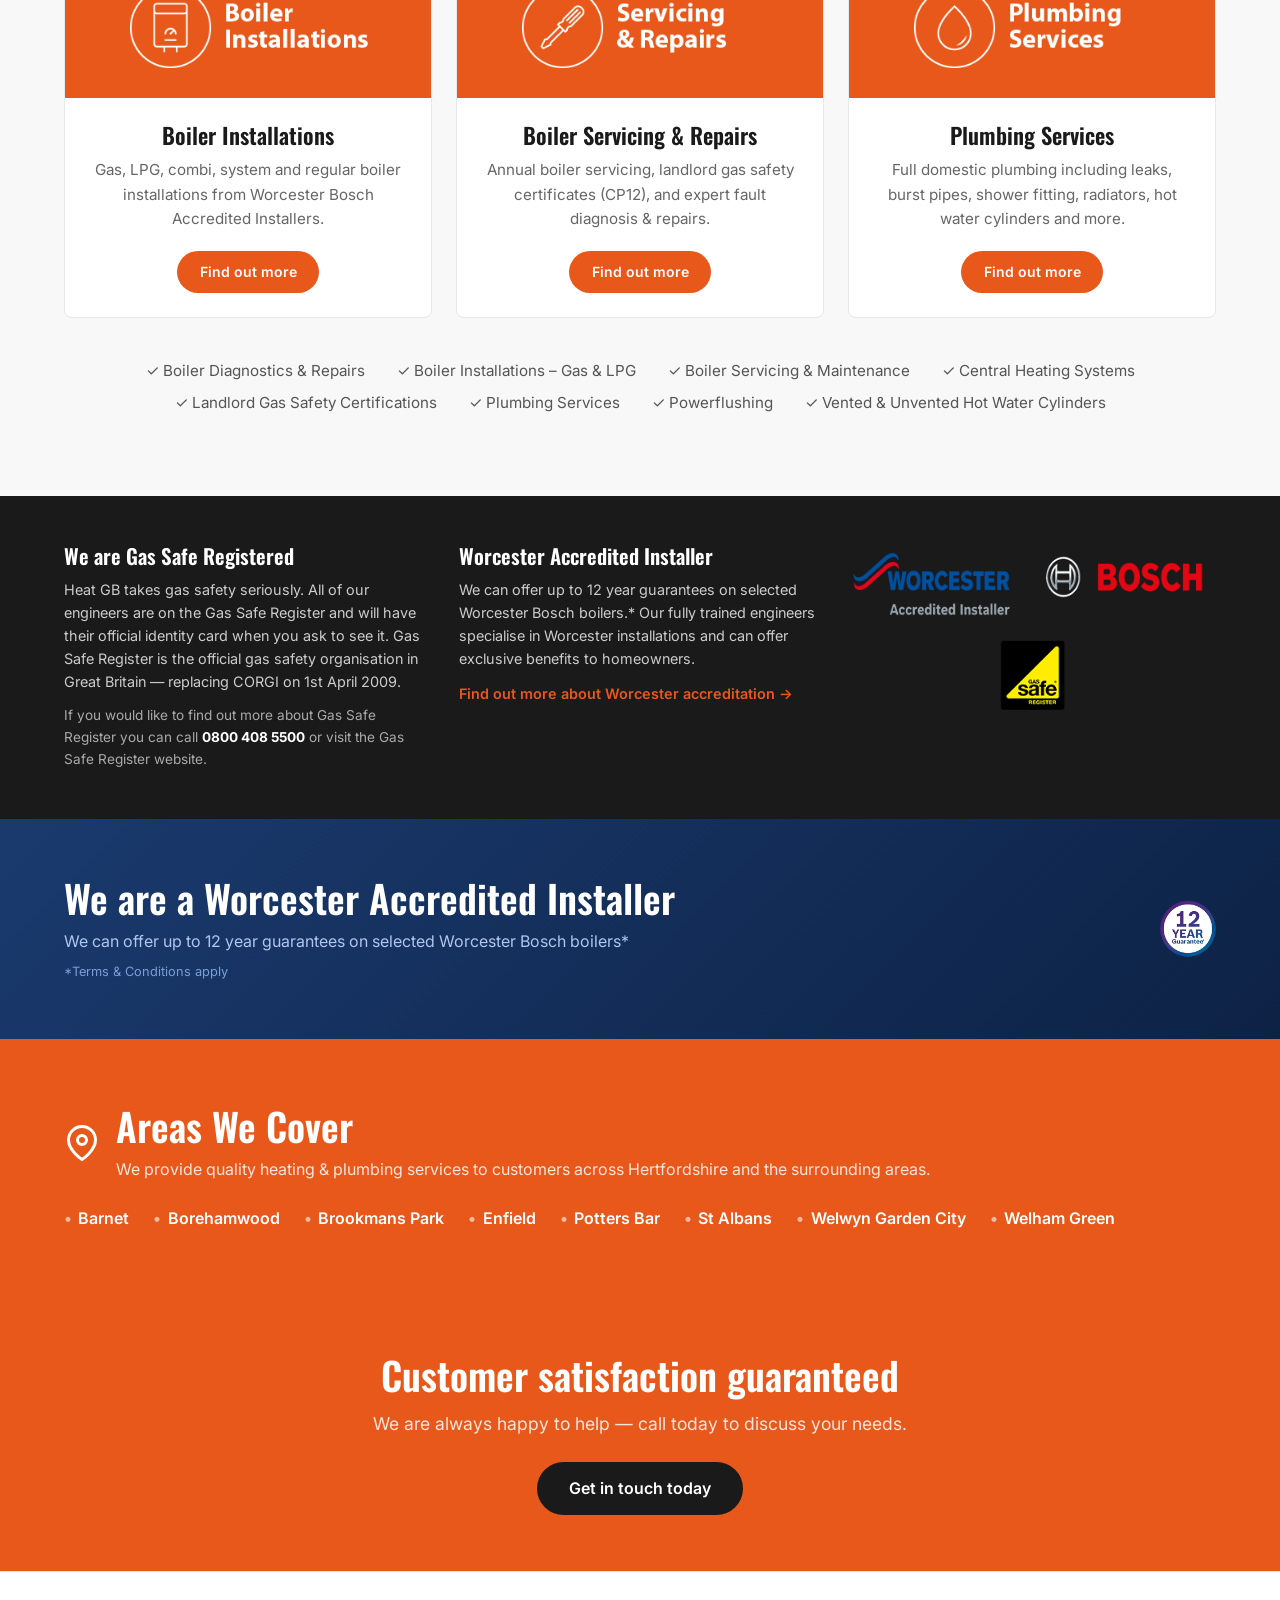
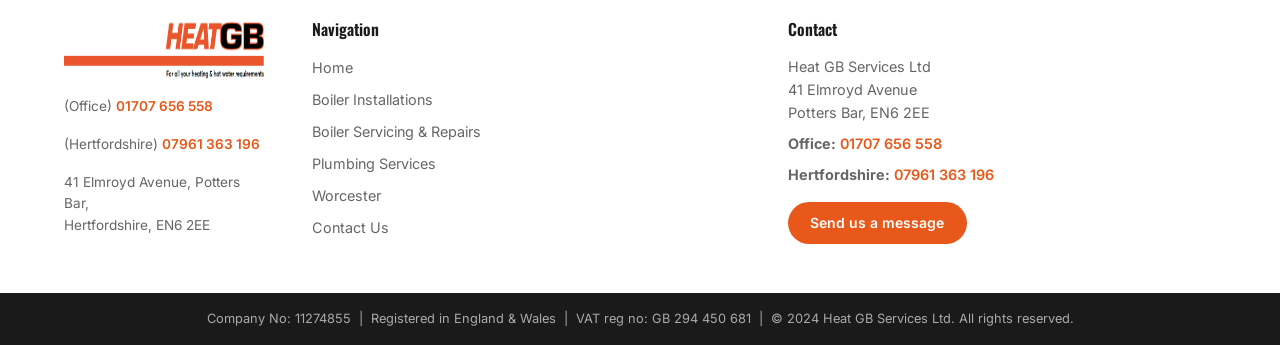
==== commit eb809f76: "Fix image sourcing: use local files and proper visual treatment - Replace all CDN image URLs (heatgb" ====
--- a/index.html
+++ b/index.html
@@ -42,7 +42,7 @@
   <header class="site-header">
     <div class="header__inner">
       <a href="index.html" class="header__logo">
-        <img src="https://www.heatgb.co.uk/wp-content/uploads/2020/11/main-logo.png"
+        <img src="images/main-logo.png"
              alt="Heat GB Services Ltd" width="190" height="65"
              onerror="this.style.display='none'; this.nextElementSibling.style.display='block'" />
         <span class="header__logo-fallback" style="display:none; font-family:'Oswald',sans-serif; font-size:2rem; font-weight:700; color:#1a1a1a;">
@@ -93,11 +93,11 @@
       </div>
     </div>
     <img class="hero__image"
-         src="https://www.heatgb.co.uk/wp-content/uploads/2020/11/image-1.png"
+         src="images/image-1.png"
          alt="Heat GB engineers with vans"
          onerror="this.style.opacity='0'" />
     <img class="hero__badge"
-         src="https://www.heatgb.co.uk/wp-content/uploads/2020/11/12year-logo.png"
+         src="images/12year-logo.png"
          alt="12 Year Guarantee"
          onerror="this.style.display='none'" />
   </section>
@@ -105,12 +105,7 @@
   <!-- ═══ ABOUT STRIP ═══ -->
   <section class="section-pad">
     <div class="container">
-      <div class="about-strip">
-        <div class="about-strip__img">
-          <img src="https://www.heatgb.co.uk/wp-content/uploads/2020/11/image-1.png"
-               alt="Heat GB engineers with vans"
-               onerror="this.style.display='none'" />
-        </div>
+      <div class="about-strip about-strip--text-only">
         <div class="about-strip__text">
           <h2>When you contact Heat GB you will meet a friendly bunch who not only love what we do, we also take great pride in our work.</h2>
           <p class="lead">We are a family run company operating in both Potters Bar, Hertfordshire and covering the surrounding areas. Established in 1999, we have built our reputation on our reliability and the quality of our work. Our team takes pride in what they do, and this is reflected in the standard of service we deliver.</p>
@@ -133,7 +128,7 @@
       <div class="services-grid">
         <a href="boiler-installations.html" class="service-card">
           <div class="service-card__image">
-            <img src="https://www.heatgb.co.uk/wp-content/uploads/2020/11/home-box1.png"
+            <img src="images/home-box1.png"
                  alt="Boiler Installations" />
           </div>
           <div class="service-card__body">
@@ -145,7 +140,7 @@
 
         <a href="boiler-servicing.html" class="service-card">
           <div class="service-card__image">
-            <img src="https://www.heatgb.co.uk/wp-content/uploads/2020/11/home-box2.png"
+            <img src="images/home-box2.png"
                  alt="Boiler Servicing &amp; Repairs" />
           </div>
           <div class="service-card__body">
@@ -157,7 +152,7 @@
 
         <a href="plumbing-services.html" class="service-card">
           <div class="service-card__image">
-            <img src="https://www.heatgb.co.uk/wp-content/uploads/2020/11/home-box3.png"
+            <img src="images/home-box3.png"
                  alt="Plumbing Services" />
           </div>
           <div class="service-card__body">
@@ -200,10 +195,10 @@
           </p>
         </div>
         <div class="trust-item" style="display:flex; flex-direction:column; align-items:center; gap:1rem;">
-          <img src="https://www.heatgb.co.uk/wp-content/uploads/2020/11/logo1.png"
+          <img src="images/logo1.png"
                alt="Gas Safe Register" style="height:80px; width:auto;"
                onerror="this.style.display='none'" />
-          <img src="https://www.heatgb.co.uk/wp-content/uploads/2020/11/logo2..png"
+          <img src="images/logo2..png"
                alt="CIPHE Member" style="height:70px; width:auto;"
                onerror="this.style.display='none'" />
         </div>
@@ -220,7 +215,7 @@
         <p style="font-size:.8rem; color:#7a9fd4; margin-top:.5rem;">*Terms &amp; Conditions apply</p>
       </div>
       <div class="worcester-banner__logos">
-        <img src="https://www.heatgb.co.uk/wp-content/uploads/2020/11/12year-logo.png"
+        <img src="images/12year-logo.png"
              alt="12 Year Guarantee" onerror="this.style.display='none'" />
       </div>
     </div>
@@ -264,7 +259,7 @@
   <footer class="site-footer">
     <div class="container footer__inner">
       <div class="footer__logo">
-        <img src="https://www.heatgb.co.uk/wp-content/uploads/2020/11/main-logo.png"
+        <img src="images/main-logo.png"
              alt="Heat GB Services Ltd" onerror="this.style.display='none'" />
         <p>(Office) <a href="tel:01707656558" style="color:var(--orange); font-weight:600;">01707 656 558</a></p>
         <p>(Hertfordshire) <a href="tel:07961363196" style="color:var(--orange); font-weight:600;">07961 363 196</a></p>
--- a/css/style.css
+++ b/css/style.css
@@ -309,6 +309,11 @@
   align-items: center;
 }
 
+.about-strip--text-only {
+  grid-template-columns: 1fr;
+  max-width: 780px;
+}
+
 .about-strip__img img {
   border-radius: 8px;
   width: 100%;
@@ -535,6 +540,46 @@
 
 .content-block__text h2 { margin-bottom: 1rem; }
 .content-block__text h3 { margin: 1.5rem 0 .75rem; color: var(--orange); }
+
+/* Service icon panel used in inner-page content blocks */
+.icon-panel {
+  background: var(--orange);
+  border-radius: 12px;
+  display: flex;
+  flex-direction: column;
+  align-items: center;
+  justify-content: center;
+  padding: 3rem 2rem;
+  gap: 1.25rem;
+  min-height: 260px;
+}
+.icon-panel img {
+  width: 120px;
+  height: auto;
+  filter: brightness(0) invert(1);
+}
+.icon-panel__label {
+  color: #fff;
+  font-family: 'Oswald', sans-serif;
+  font-size: 1.4rem;
+  font-weight: 600;
+  text-transform: uppercase;
+  letter-spacing: .04em;
+  text-align: center;
+}
+
+/* Photo panel used in inner-page content blocks (team photo) */
+.photo-panel {
+  border-radius: 12px;
+  overflow: hidden;
+  box-shadow: 0 4px 20px rgba(0,0,0,.12);
+}
+.photo-panel img {
+  width: 100%;
+  height: 100%;
+  object-fit: cover;
+  display: block;
+}
 
 .content-block__text ul {
   margin: .75rem 0 1rem 1.25rem;
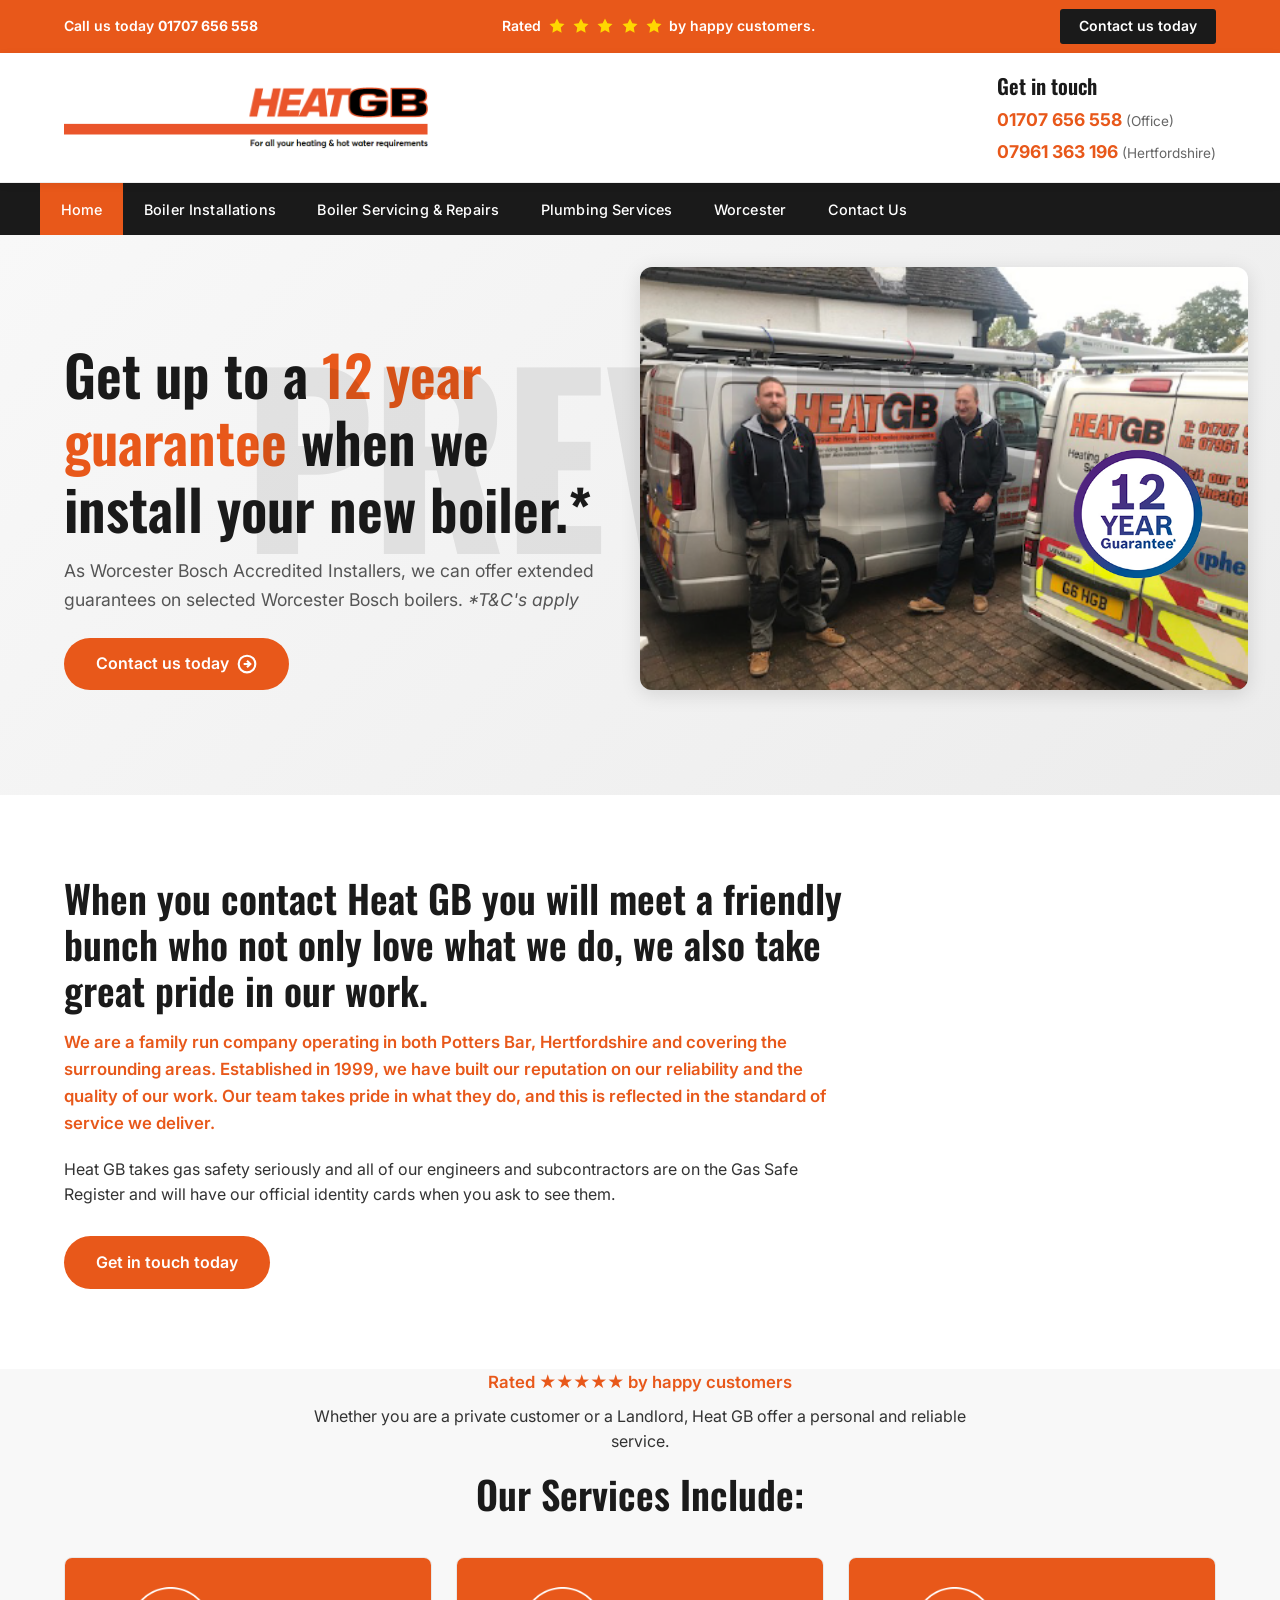
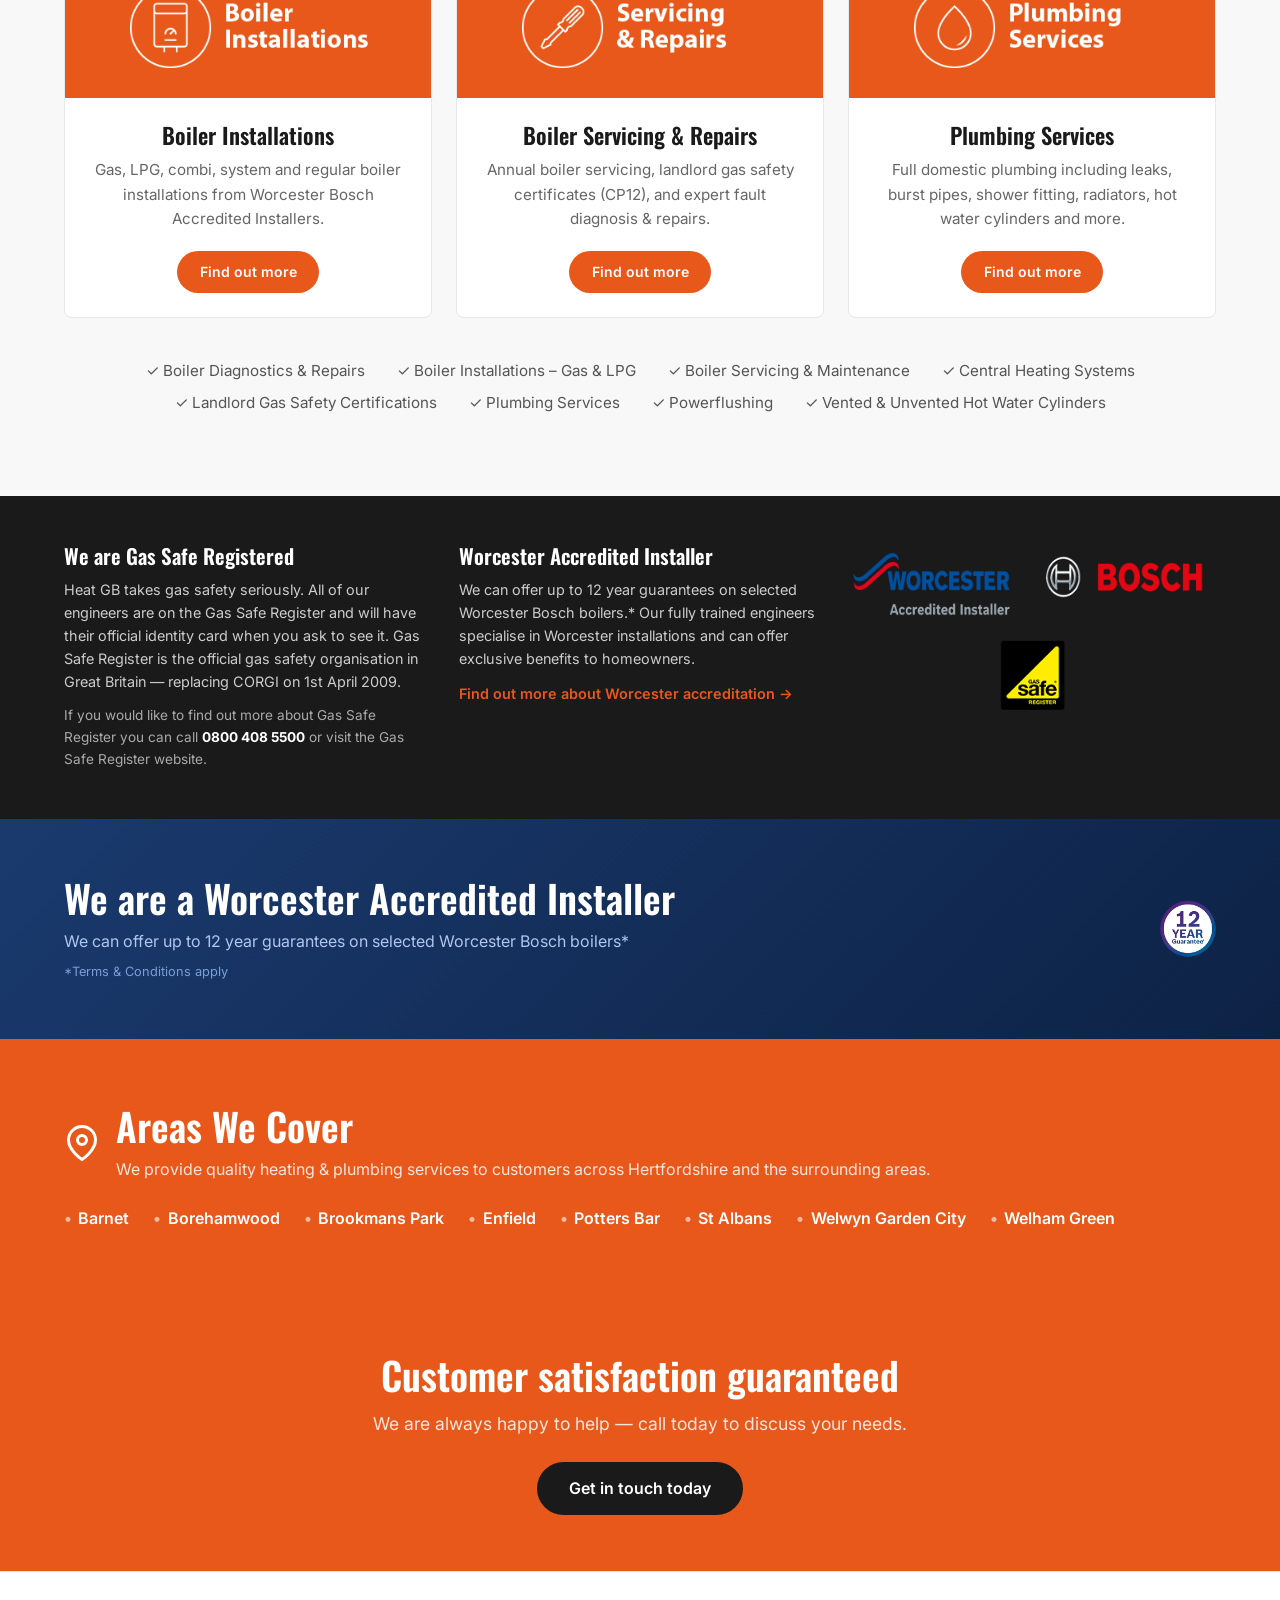
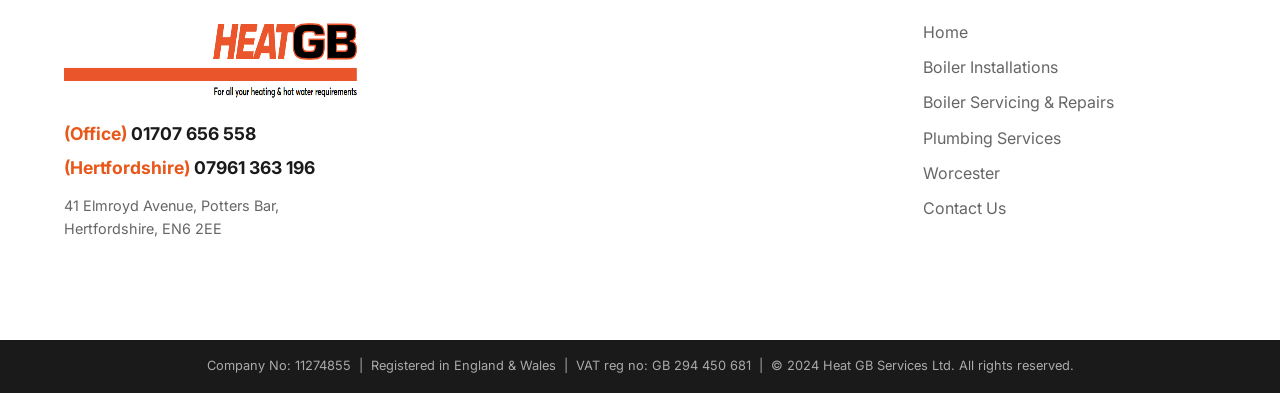
==== commit d9086923: "Redesign footer to match original: logo+contact, Google map, nav - 3-column grid: logo/contact left," ====
--- a/index.html
+++ b/index.html
@@ -255,18 +255,30 @@
     </div>
   </section>
 
-  <!-- ═══ FOOTER ═══ -->
+  <!-- FOOTER -->
   <footer class="site-footer">
     <div class="container footer__inner">
+
+      <!-- Left: logo + contact -->
       <div class="footer__logo">
-        <img src="images/main-logo.png"
-             alt="Heat GB Services Ltd" onerror="this.style.display='none'" />
-        <p>(Office) <a href="tel:01707656558" style="color:var(--orange); font-weight:600;">01707 656 558</a></p>
-        <p>(Hertfordshire) <a href="tel:07961363196" style="color:var(--orange); font-weight:600;">07961 363 196</a></p>
-        <p style="margin-top:.5rem;">41 Elmroyd Avenue, Potters Bar,<br>Hertfordshire, EN6 2EE</p>
-      </div>
-      <nav class="footer__nav">
-        <h4>Navigation</h4>
+        <img src="images/main-logo.png" alt="Heat GB Services Ltd" onerror="this.style.display='none'" />
+        <p class="footer__phone"><a href="tel:01707656558"><span>(Office)</span> 01707 656 558</a></p>
+        <p class="footer__phone"><a href="tel:07961363196"><span>(Hertfordshire)</span> 07961 363 196</a></p>
+        <p class="footer__address">41 Elmroyd Avenue, Potters Bar,<br>Hertfordshire, EN6 2EE</p>
+      </div>
+
+      <!-- Centre: map -->
+      <div class="footer__map">
+        <iframe
+          src="https://maps.google.com/maps?q=41+Elmroyd+Avenue,+Potters+Bar,+EN6+2EE,+UK&output=embed&z=13"
+          title="Heat GB location"
+          loading="lazy"
+          referrerpolicy="no-referrer-when-downgrade">
+        </iframe>
+      </div>
+
+      <!-- Right: navigation -->
+      <nav class="footer__nav" aria-label="Footer navigation">
         <ul>
           <li><a href="index.html">Home</a></li>
           <li><a href="boiler-installations.html">Boiler Installations</a></li>
@@ -276,15 +288,7 @@
           <li><a href="contact.html">Contact Us</a></li>
         </ul>
       </nav>
-      <div class="footer__contact">
-        <h4>Contact</h4>
-        <p>Heat GB Services Ltd<br>41 Elmroyd Avenue<br>Potters Bar, EN6 2EE</p>
-        <p><strong>Office:</strong> <a href="tel:01707656558">01707 656 558</a></p>
-        <p><strong>Hertfordshire:</strong> <a href="tel:07961363196">07961 363 196</a></p>
-        <p style="margin-top:1rem;">
-          <a href="contact.html" class="btn btn-orange" style="font-size:.875rem; padding:.6rem 1.4rem;">Send us a message</a>
-        </p>
-      </div>
+
     </div>
     <div class="footer__bottom">
       <div class="container">
--- a/css/style.css
+++ b/css/style.css
@@ -262,7 +262,7 @@
   position: relative;
   z-index: 2;
   max-width: 620px;
-  padding: 4rem 0;
+  padding: 4rem 4rem 4rem 0;
 }
 
 .hero__content h1 { margin-bottom: 1rem; }
@@ -270,13 +270,15 @@
 
 .hero__image {
   position: absolute;
-  right: 0;
-  top: 0;
-  bottom: 0;
-  width: 50%;
+  right: 2rem;
+  top: 2rem;
+  bottom: 2rem;
+  width: calc(50% - 2rem);
   object-fit: cover;
   object-position: center;
   z-index: 1;
+  border-radius: 12px;
+  box-shadow: 0 4px 20px rgba(0,0,0,.12);
 }
 
 .hero__badge {
@@ -579,6 +581,42 @@
   height: 100%;
   object-fit: cover;
   display: block;
+}
+
+/* Worcester feature cards */
+.worcester-cards {
+  display: grid;
+  grid-template-columns: 1fr 1fr;
+  gap: 2rem;
+}
+@media (max-width: 640px) {
+  .worcester-cards { grid-template-columns: 1fr; }
+}
+.worcester-card {
+  background: #fff;
+  border-radius: 12px;
+  padding: 2rem;
+  text-align: center;
+  box-shadow: 0 4px 20px rgba(0,0,0,.08);
+}
+.worcester-card img {
+  width: 80px;
+  height: 80px;
+  object-fit: contain;
+  margin: 0 auto 1rem;
+  display: block;
+}
+.worcester-card h3 {
+  font-family: 'Oswald', sans-serif;
+  font-size: 1.2rem;
+  font-weight: 600;
+  margin-bottom: .75rem;
+  color: #1a1a1a;
+}
+.worcester-card p {
+  color: #555;
+  font-size: .95rem;
+  line-height: 1.6;
 }
 
 .content-block__text ul {
@@ -734,41 +772,57 @@
 
 .footer__inner {
   display: grid;
-  grid-template-columns: 200px 1fr 1fr;
+  grid-template-columns: 1fr 1.6fr 1fr;
   gap: 3rem;
+  align-items: start;
   padding-bottom: 2.5rem;
 }
 
-.footer__logo img { height: 60px; margin-bottom: 1rem; }
-.footer__logo p { font-size: .85rem; color: var(--mid); }
-
-.footer__nav h4 {
-  font-size: 1rem;
-  margin-bottom: 1rem;
+/* Left column */
+.footer__logo img {
+  height: 80px;
+  margin-bottom: 1.25rem;
+  display: block;
+}
+.footer__phone {
+  font-size: 1.1rem;
+  font-weight: 700;
+  margin-bottom: .35rem;
+  white-space: nowrap;
+}
+.footer__phone a {
   color: var(--black);
-}
-
+  transition: color var(--transition);
+}
+.footer__phone a:hover { color: var(--orange); }
+.footer__phone a span { color: var(--orange); }
+.footer__address {
+  font-size: .9rem;
+  color: var(--mid);
+  margin-top: .75rem;
+  line-height: 1.6;
+}
+
+/* Centre column — map */
+.footer__map iframe {
+  display: block;
+  width: 100%;
+  height: 280px;
+  border: 0;
+  border-radius: 8px;
+}
+
+/* Right column — nav */
 .footer__nav ul li {
-  margin-bottom: .4rem;
-}
-
+  margin-bottom: .6rem;
+}
 .footer__nav ul li a {
   color: var(--mid);
-  font-size: .9rem;
+  font-size: 1rem;
   transition: color var(--transition);
 }
-
-.footer__nav ul li a:hover { color: var(--orange); }
-
-.footer__contact h4 {
-  font-size: 1rem;
-  margin-bottom: 1rem;
-  color: var(--black);
-}
-
-.footer__contact p { font-size: .9rem; color: var(--mid); margin-bottom: .5rem; }
-.footer__contact a { color: var(--orange); font-weight: 600; }
-.footer__contact .btn { color: #fff; }
+.footer__nav ul li a:hover,
+.footer__nav ul li a.active { color: var(--orange); }
 
 .footer__bottom {
   background: var(--black);
@@ -785,7 +839,7 @@
 @media (max-width: 1024px) {
   .services-grid { grid-template-columns: repeat(2, 1fr); }
   .footer__inner { grid-template-columns: 1fr 1fr; }
-  .footer__logo { grid-column: 1 / -1; }
+  .footer__map { grid-column: 1 / -1; }
 }
 
 @media (max-width: 768px) {
@@ -825,7 +879,7 @@
   .topbar__stars { display: none; }
 
   .footer__inner { grid-template-columns: 1fr; gap: 2rem; }
-  .footer__logo { grid-column: auto; }
+  .footer__map { grid-column: auto; }
 }
 
 @media (max-width: 480px) {
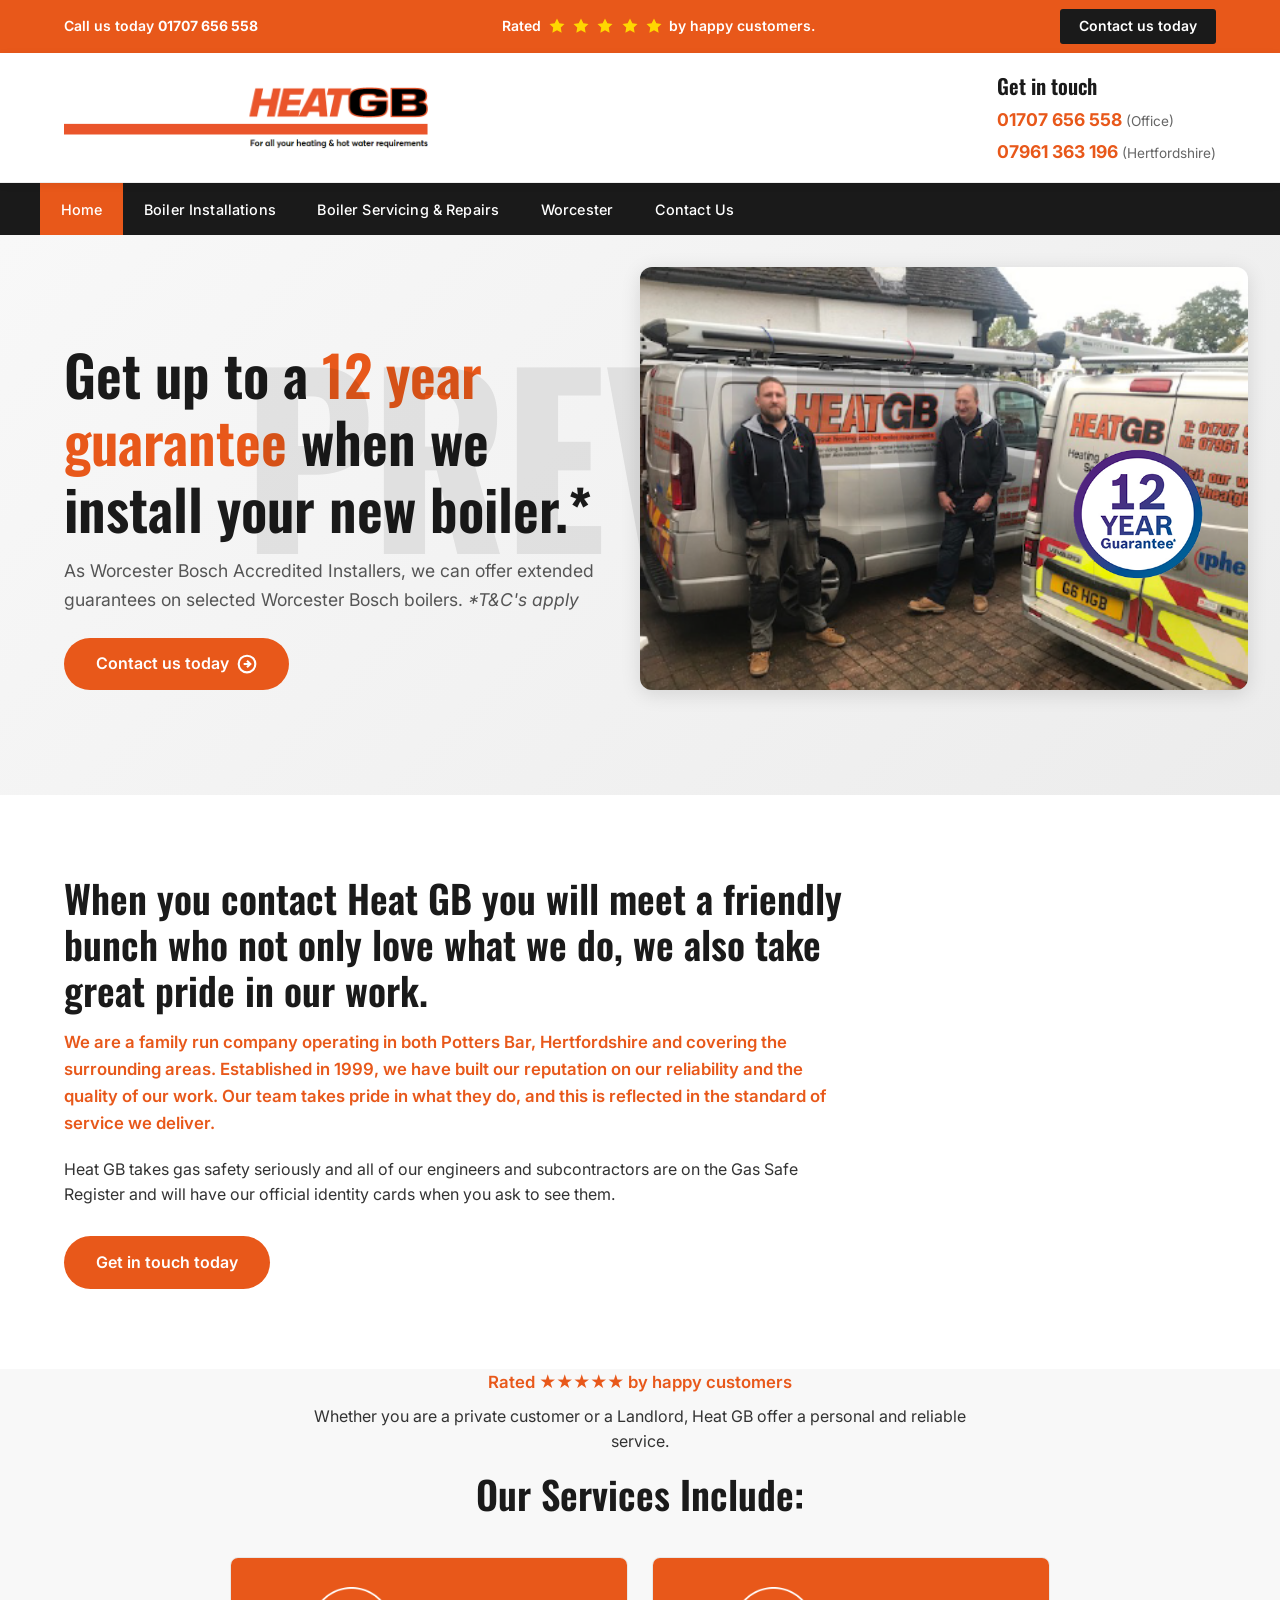
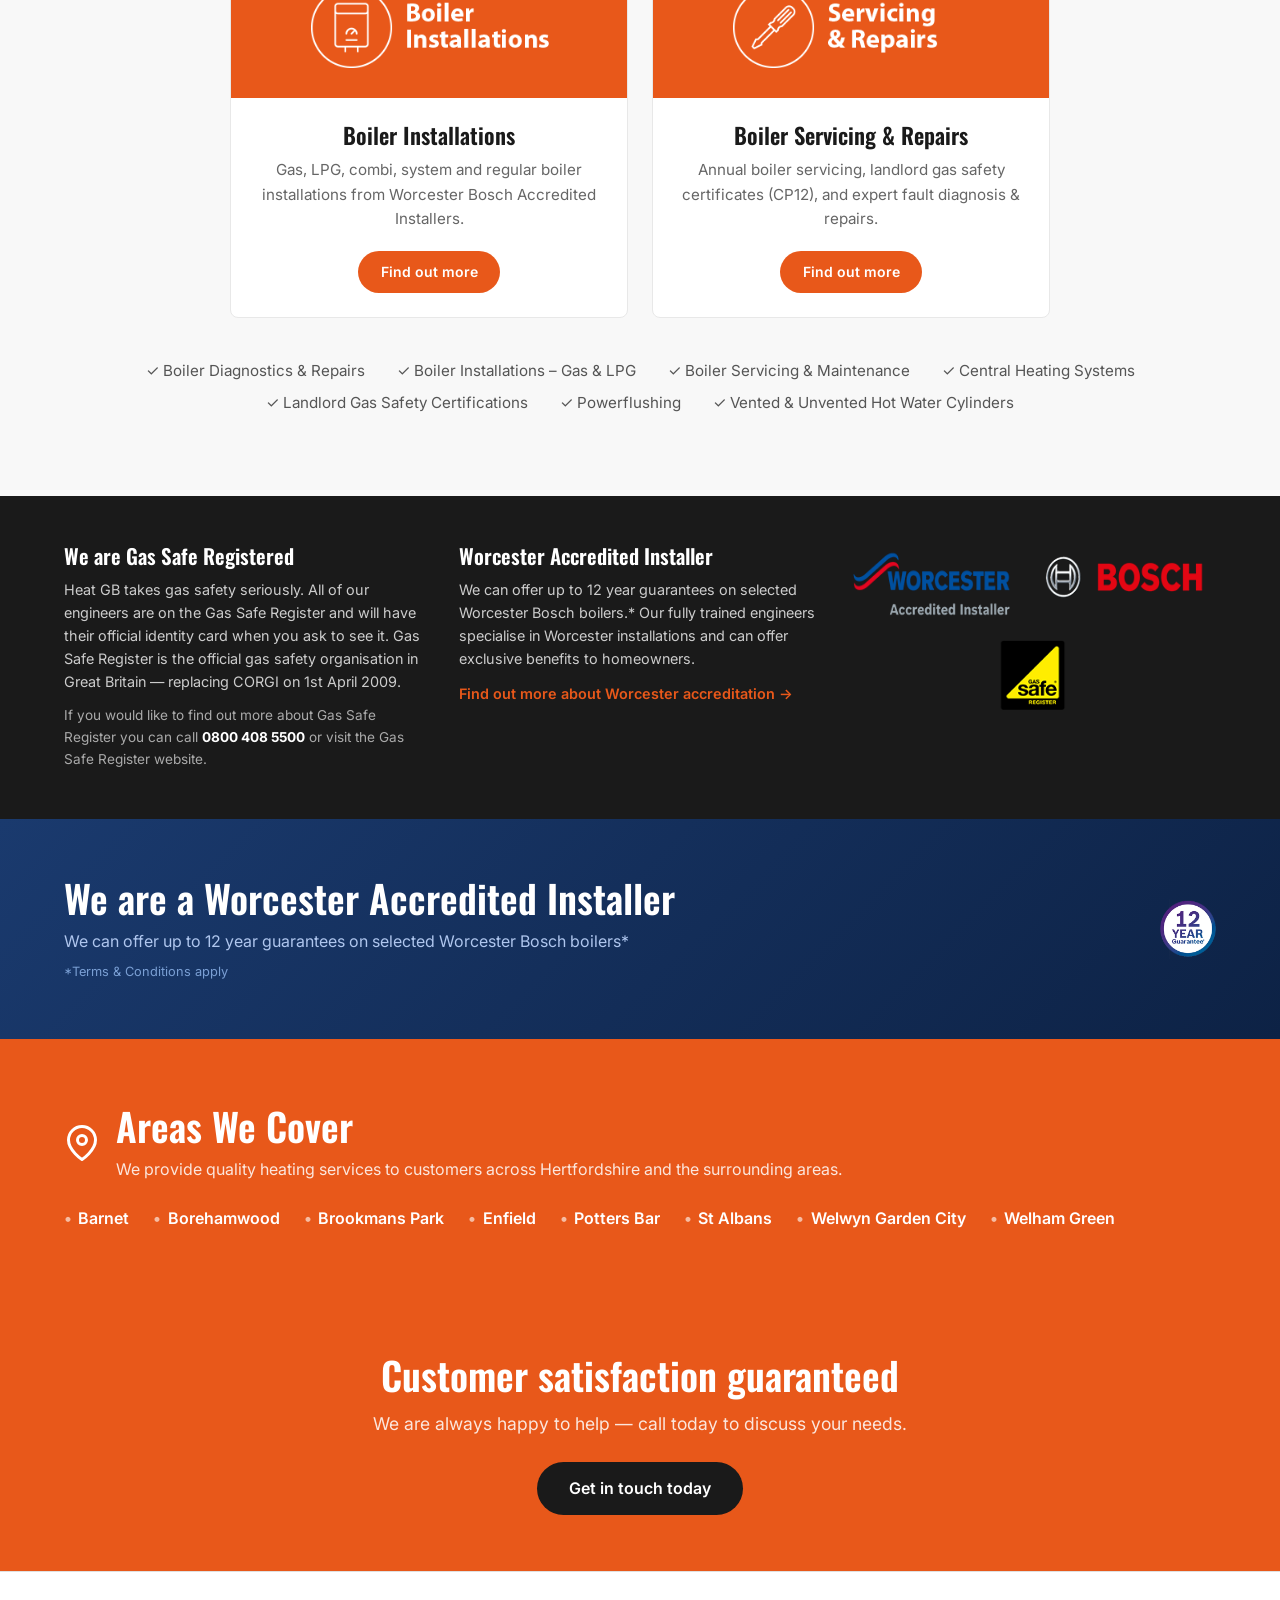
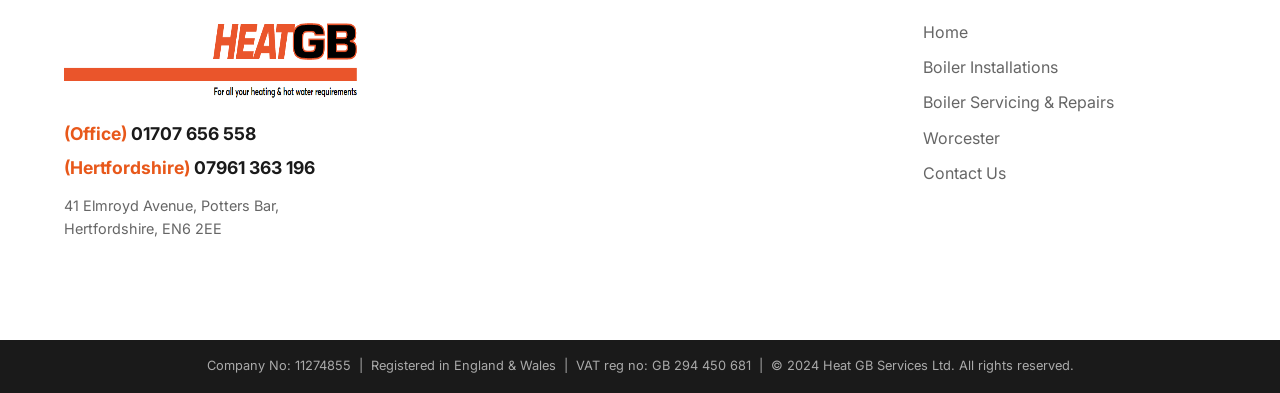
==== commit f58bb6f8: "Remove plumbing services and contact form; use email links - Delete plumbing-services.html and its i" ====
--- a/index.html
+++ b/index.html
@@ -4,7 +4,7 @@
   <meta charset="UTF-8" />
   <meta name="viewport" content="width=device-width, initial-scale=1.0" />
   <title>Heat GB Services Ltd – Gas Heating, Boiler Installation, Potters Bar, Hertfordshire</title>
-  <meta name="description" content="Heat GB Services Ltd – Gas Safe registered heating engineers based in Potters Bar, Hertfordshire. Boiler installations, servicing, powerflushing and plumbing across Hertfordshire. Call 01707 656 558." />
+  <meta name="description" content="Heat GB Services Ltd – Gas Safe registered heating engineers based in Potters Bar, Hertfordshire. Boiler installations, servicing, powerflushing and repairs across Hertfordshire. Call 01707 656 558." />
 
   <!-- Favicon -->
   <link rel="icon" type="image/png" sizes="32x32" href="images/favicon-32.png" />
@@ -34,7 +34,7 @@
         <svg viewBox="0 0 24 24" fill="currentColor"><path d="M12 2l3.09 6.26L22 9.27l-5 4.87 1.18 6.88L12 17.77l-6.18 3.25L7 14.14 2 9.27l6.91-1.01L12 2z"/></svg>
         <span>by happy customers.</span>
       </div>
-      <a href="contact.html" class="topbar__cta">Contact us today</a>
+      <a href="mailto:gary@heatgb.co.uk?subject=Enquiry" class="topbar__cta">Contact us today</a>
     </div>
   </div>
 
@@ -73,7 +73,6 @@
         <li><a href="index.html" class="active">Home</a></li>
         <li><a href="boiler-installations.html">Boiler Installations</a></li>
         <li><a href="boiler-servicing.html">Boiler Servicing &amp; Repairs</a></li>
-        <li><a href="plumbing-services.html">Plumbing Services</a></li>
         <li><a href="worcester.html">Worcester</a></li>
         <li><a href="contact.html">Contact Us</a></li>
       </ul>
@@ -86,7 +85,7 @@
       <div class="hero__content">
         <h1>Get up to a <span class="text-orange">12 year guarantee</span> when we install your new boiler.*</h1>
         <p>As Worcester Bosch Accredited Installers, we can offer extended guarantees on selected Worcester Bosch boilers. <em>*T&amp;C's apply</em></p>
-        <a href="contact.html" class="btn btn-orange">
+        <a href="mailto:gary@heatgb.co.uk?subject=Enquiry" class="btn btn-orange">
           Contact us today
           <svg viewBox="0 0 24 24" fill="none" stroke="currentColor" stroke-width="2.5"><circle cx="12" cy="12" r="10"/><polyline points="12 8 16 12 12 16"/><line x1="8" y1="12" x2="16" y2="12"/></svg>
         </a>
@@ -110,7 +109,7 @@
           <h2>When you contact Heat GB you will meet a friendly bunch who not only love what we do, we also take great pride in our work.</h2>
           <p class="lead">We are a family run company operating in both Potters Bar, Hertfordshire and covering the surrounding areas. Established in 1999, we have built our reputation on our reliability and the quality of our work. Our team takes pride in what they do, and this is reflected in the standard of service we deliver.</p>
           <p>Heat GB takes gas safety seriously and all of our engineers and subcontractors are on the Gas Safe Register and will have our official identity cards when you ask to see them.</p>
-          <a href="contact.html" class="btn btn-orange" style="margin-top:.75rem;">Get in touch today</a>
+          <a href="mailto:gary@heatgb.co.uk?subject=Enquiry" class="btn btn-orange" style="margin-top:.75rem;">Get in touch today</a>
         </div>
       </div>
     </div>
@@ -146,18 +145,6 @@
           <div class="service-card__body">
             <h3>Boiler Servicing &amp; Repairs</h3>
             <p>Annual boiler servicing, landlord gas safety certificates (CP12), and expert fault diagnosis &amp; repairs.</p>
-            <span class="btn btn-orange" style="font-size:.875rem; padding:.6rem 1.4rem;">Find out more</span>
-          </div>
-        </a>
-
-        <a href="plumbing-services.html" class="service-card">
-          <div class="service-card__image">
-            <img src="images/home-box3.png"
-                 alt="Plumbing Services" />
-          </div>
-          <div class="service-card__body">
-            <h3>Plumbing Services</h3>
-            <p>Full domestic plumbing including leaks, burst pipes, shower fitting, radiators, hot water cylinders and more.</p>
             <span class="btn btn-orange" style="font-size:.875rem; padding:.6rem 1.4rem;">Find out more</span>
           </div>
         </a>
@@ -170,7 +157,6 @@
           <li>✓ Boiler Servicing &amp; Maintenance</li>
           <li>✓ Central Heating Systems</li>
           <li>✓ Landlord Gas Safety Certifications</li>
-          <li>✓ Plumbing Services</li>
           <li>✓ Powerflushing</li>
           <li>✓ Vented &amp; Unvented Hot Water Cylinders</li>
         </ul>
@@ -230,7 +216,7 @@
         </svg>
         <div>
           <h2>Areas We Cover</h2>
-          <p style="color:rgba(255,255,255,.85); margin:0;">We provide quality heating &amp; plumbing services to customers across Hertfordshire and the surrounding areas.</p>
+          <p style="color:rgba(255,255,255,.85); margin:0;">We provide quality heating services to customers across Hertfordshire and the surrounding areas.</p>
         </div>
       </div>
       <ul class="areas-list">
@@ -251,7 +237,7 @@
     <div class="container">
       <h2>Customer satisfaction guaranteed</h2>
       <p>We are always happy to help — call today to discuss your needs.</p>
-      <a href="contact.html" class="btn btn-dark">Get in touch today</a>
+      <a href="mailto:gary@heatgb.co.uk?subject=Enquiry" class="btn btn-dark">Get in touch today</a>
     </div>
   </section>
 
@@ -283,7 +269,6 @@
           <li><a href="index.html">Home</a></li>
           <li><a href="boiler-installations.html">Boiler Installations</a></li>
           <li><a href="boiler-servicing.html">Boiler Servicing &amp; Repairs</a></li>
-          <li><a href="plumbing-services.html">Plumbing Services</a></li>
           <li><a href="worcester.html">Worcester</a></li>
           <li><a href="contact.html">Contact Us</a></li>
         </ul>
--- a/css/style.css
+++ b/css/style.css
@@ -347,7 +347,9 @@
 
 .services-grid {
   display: grid;
-  grid-template-columns: repeat(3, 1fr);
+  grid-template-columns: repeat(2, 1fr);
+  max-width: 820px;
+  margin: 0 auto;
   gap: 1.5rem;
 }
 
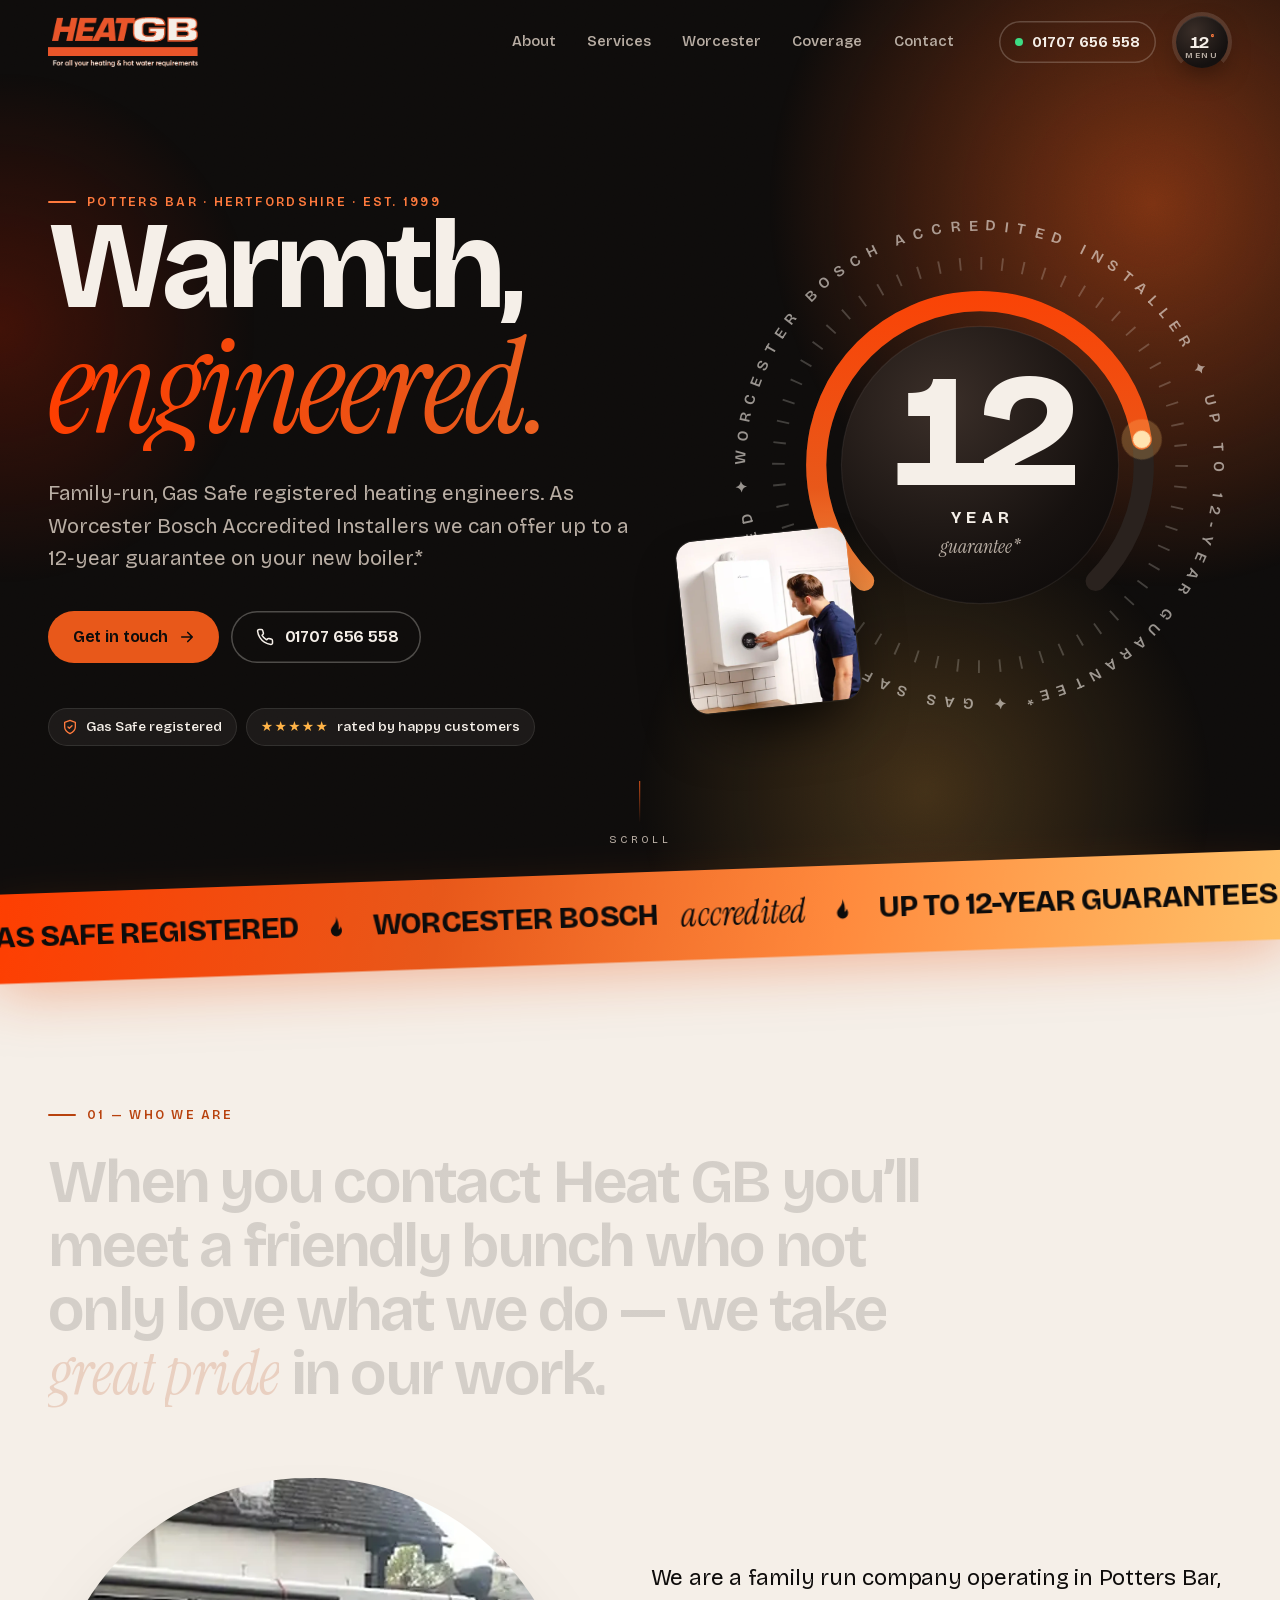
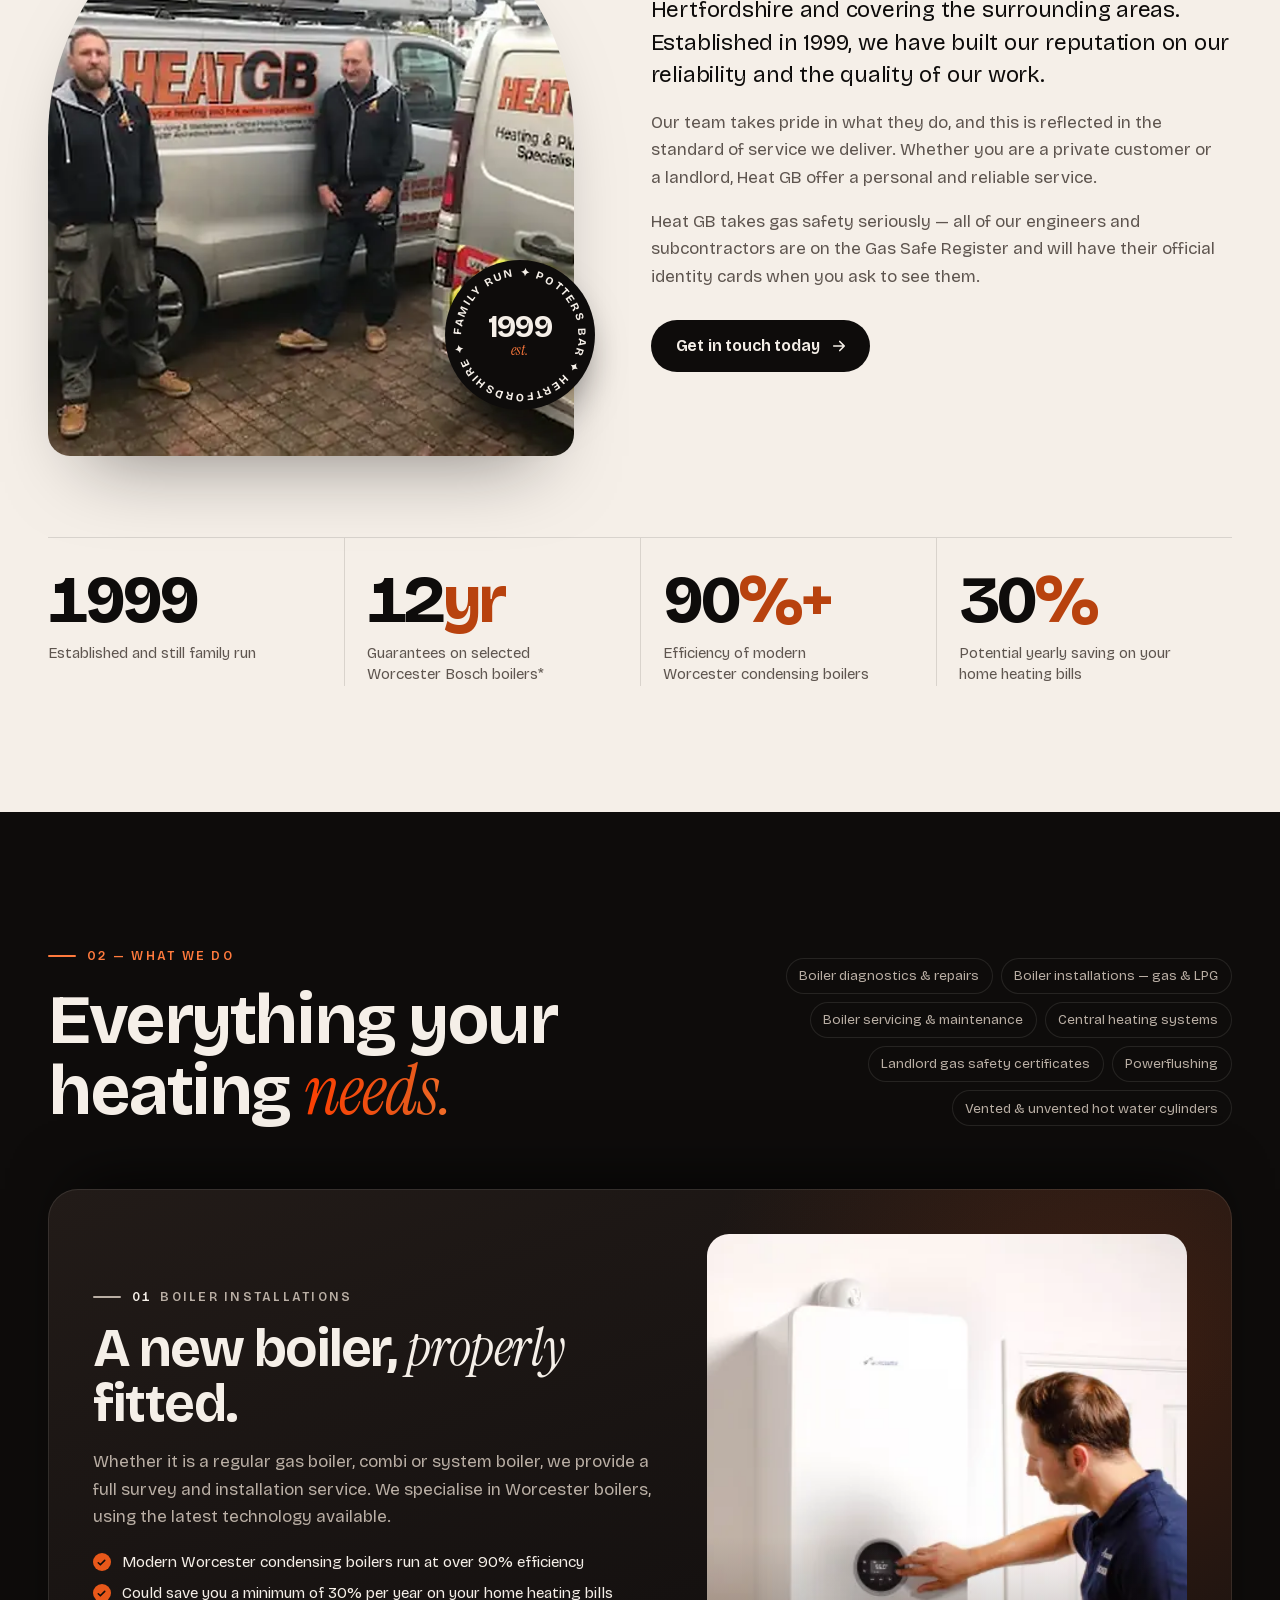
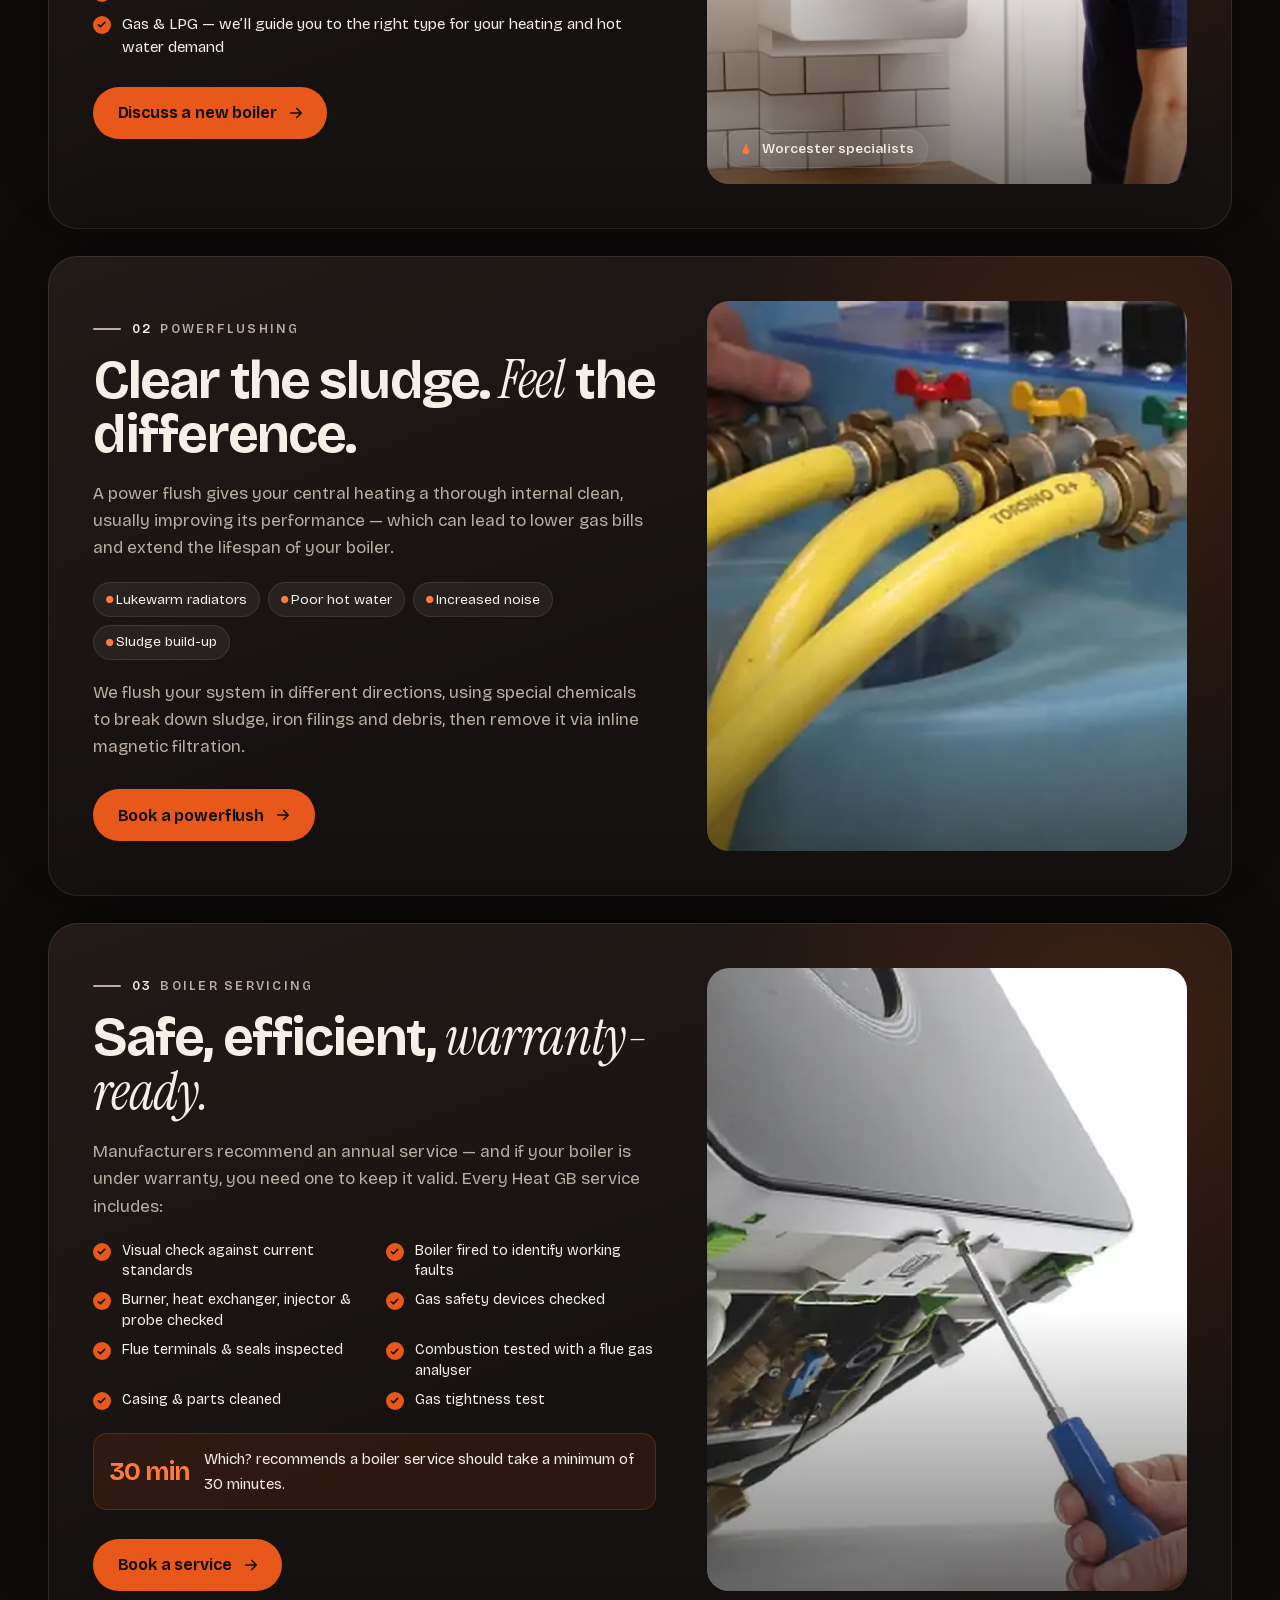
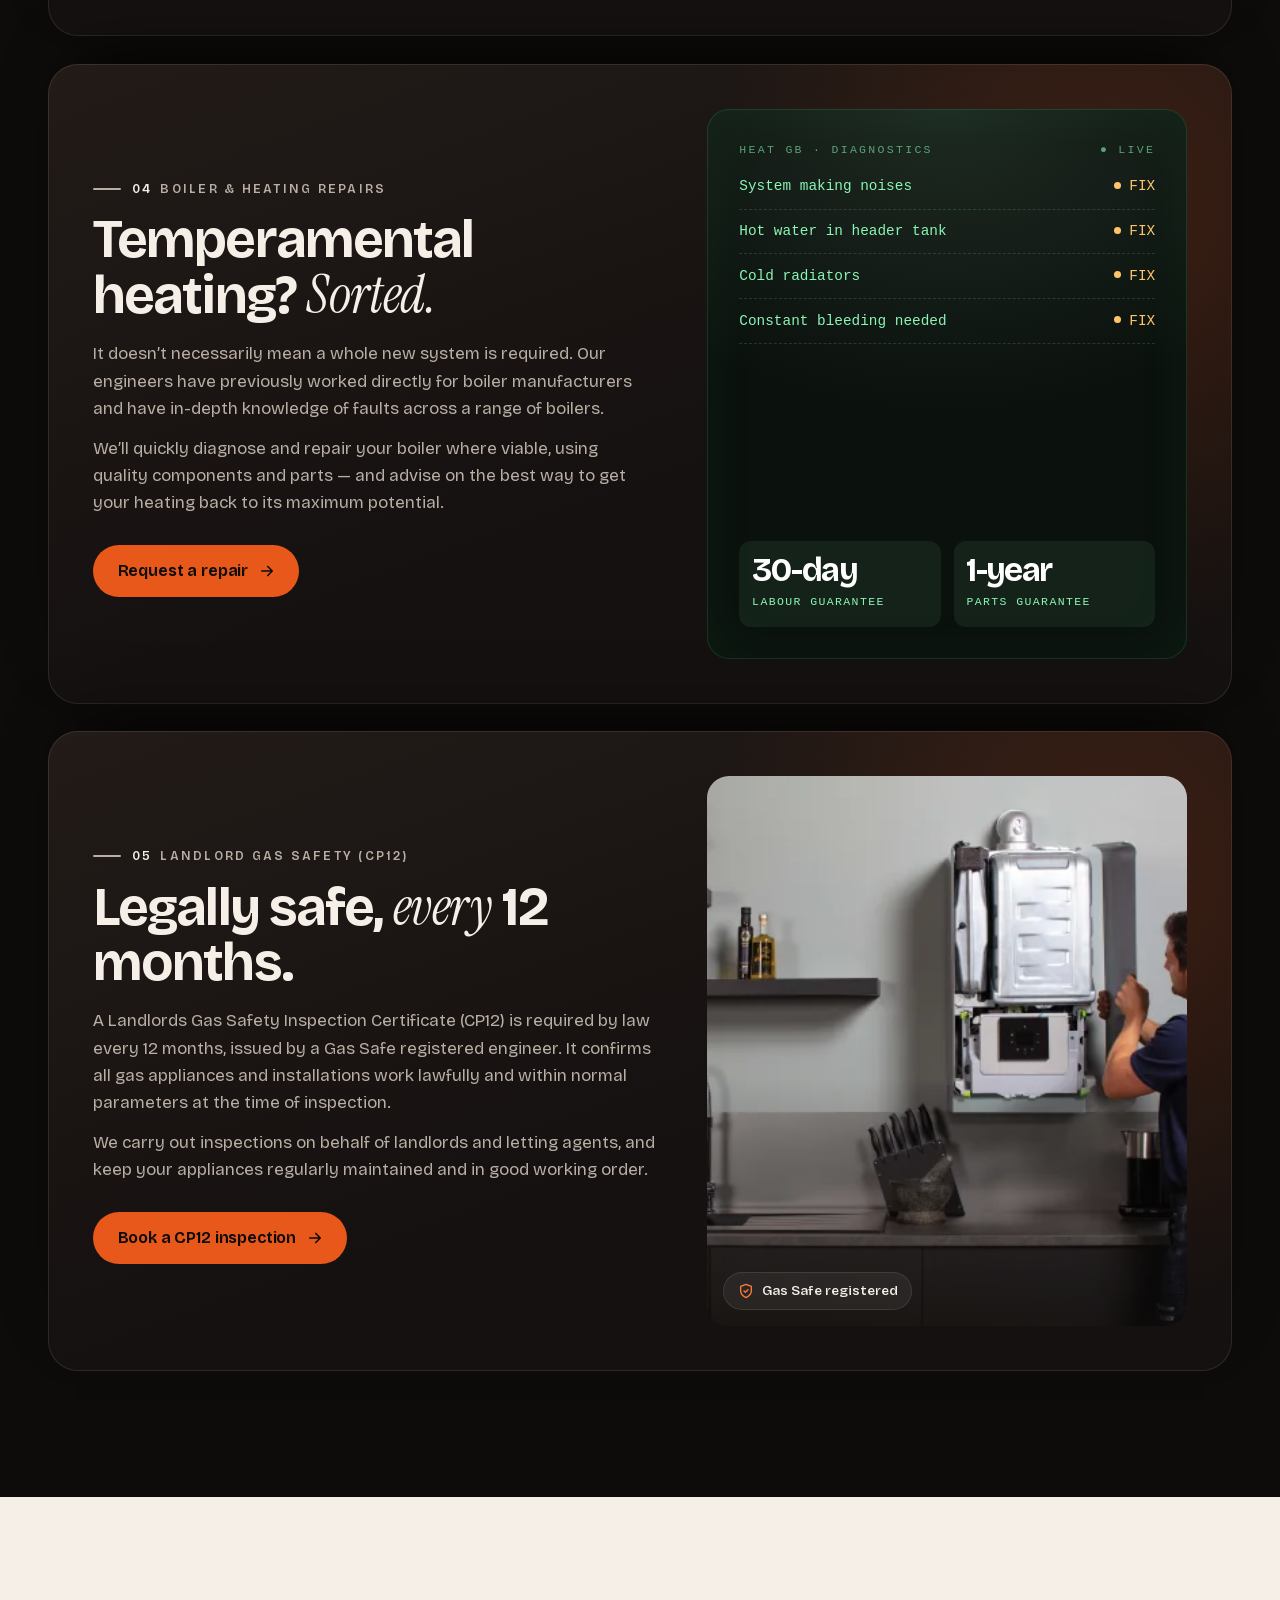
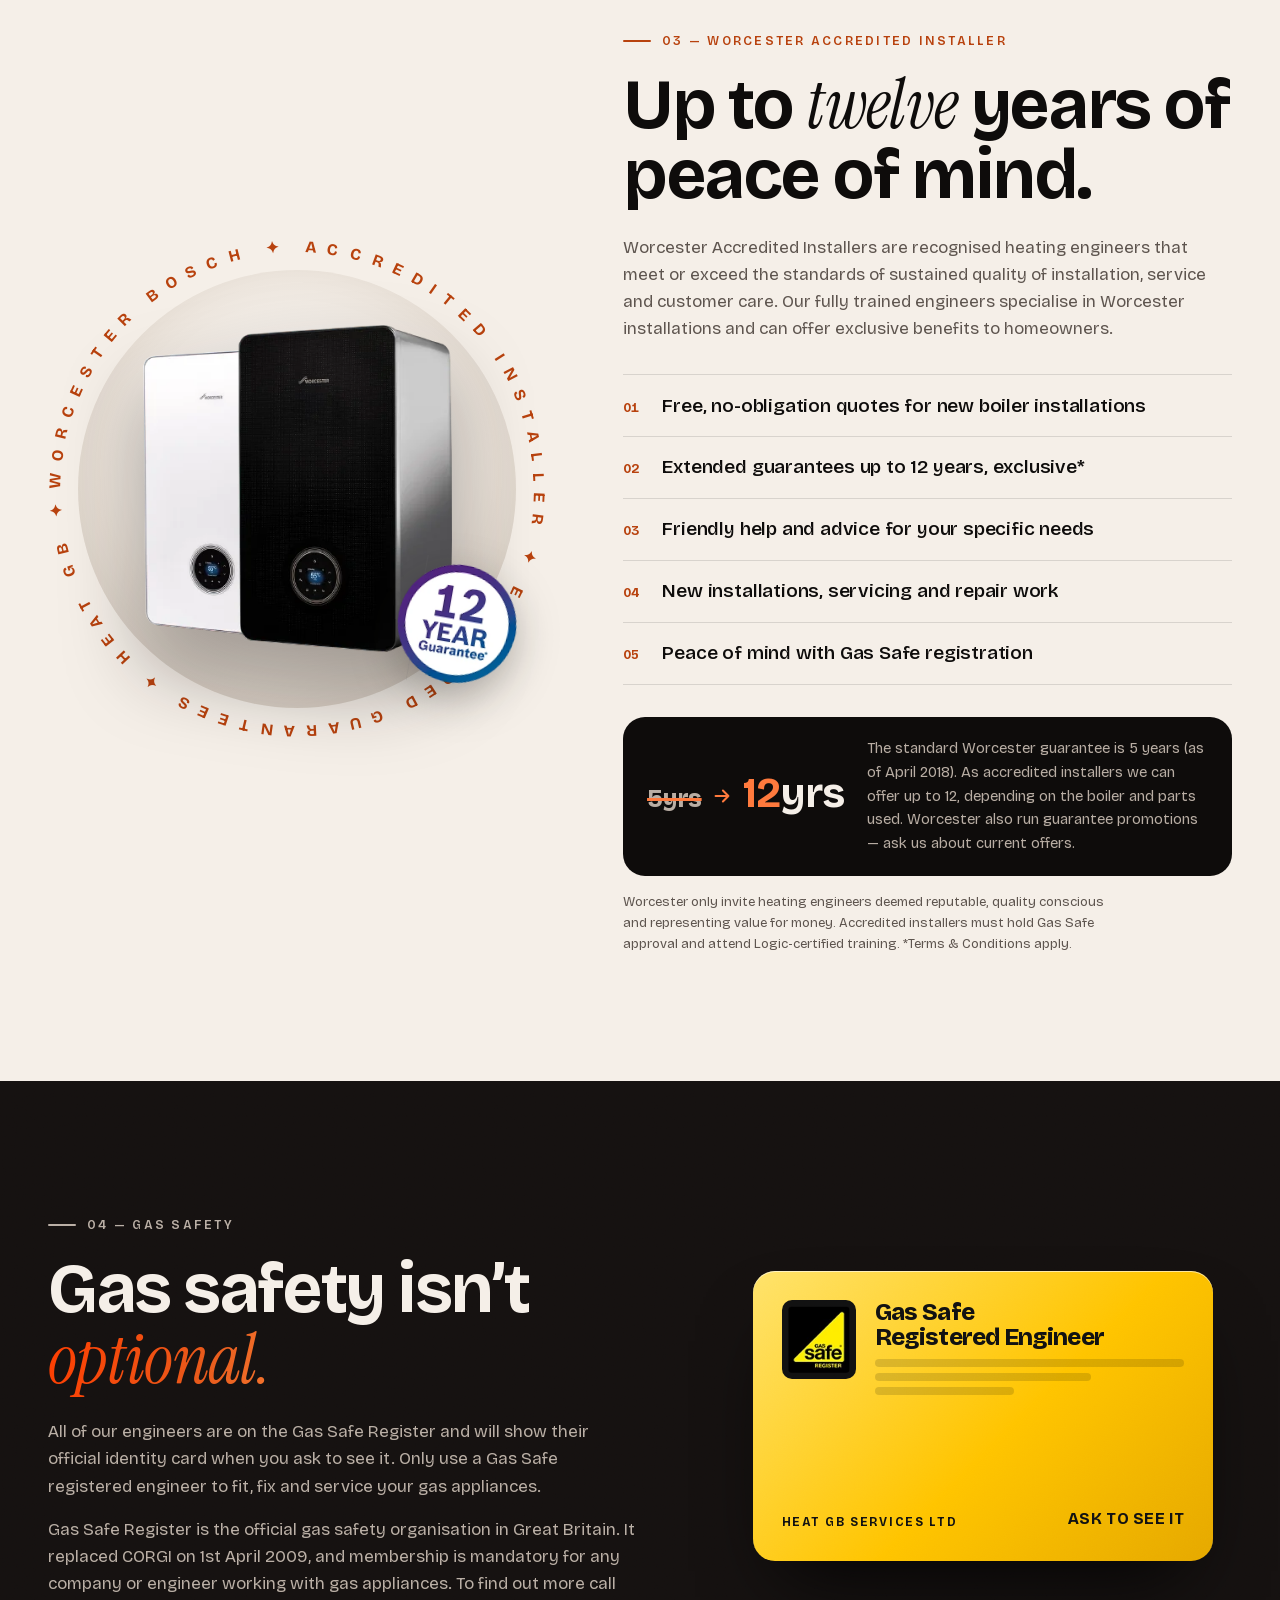
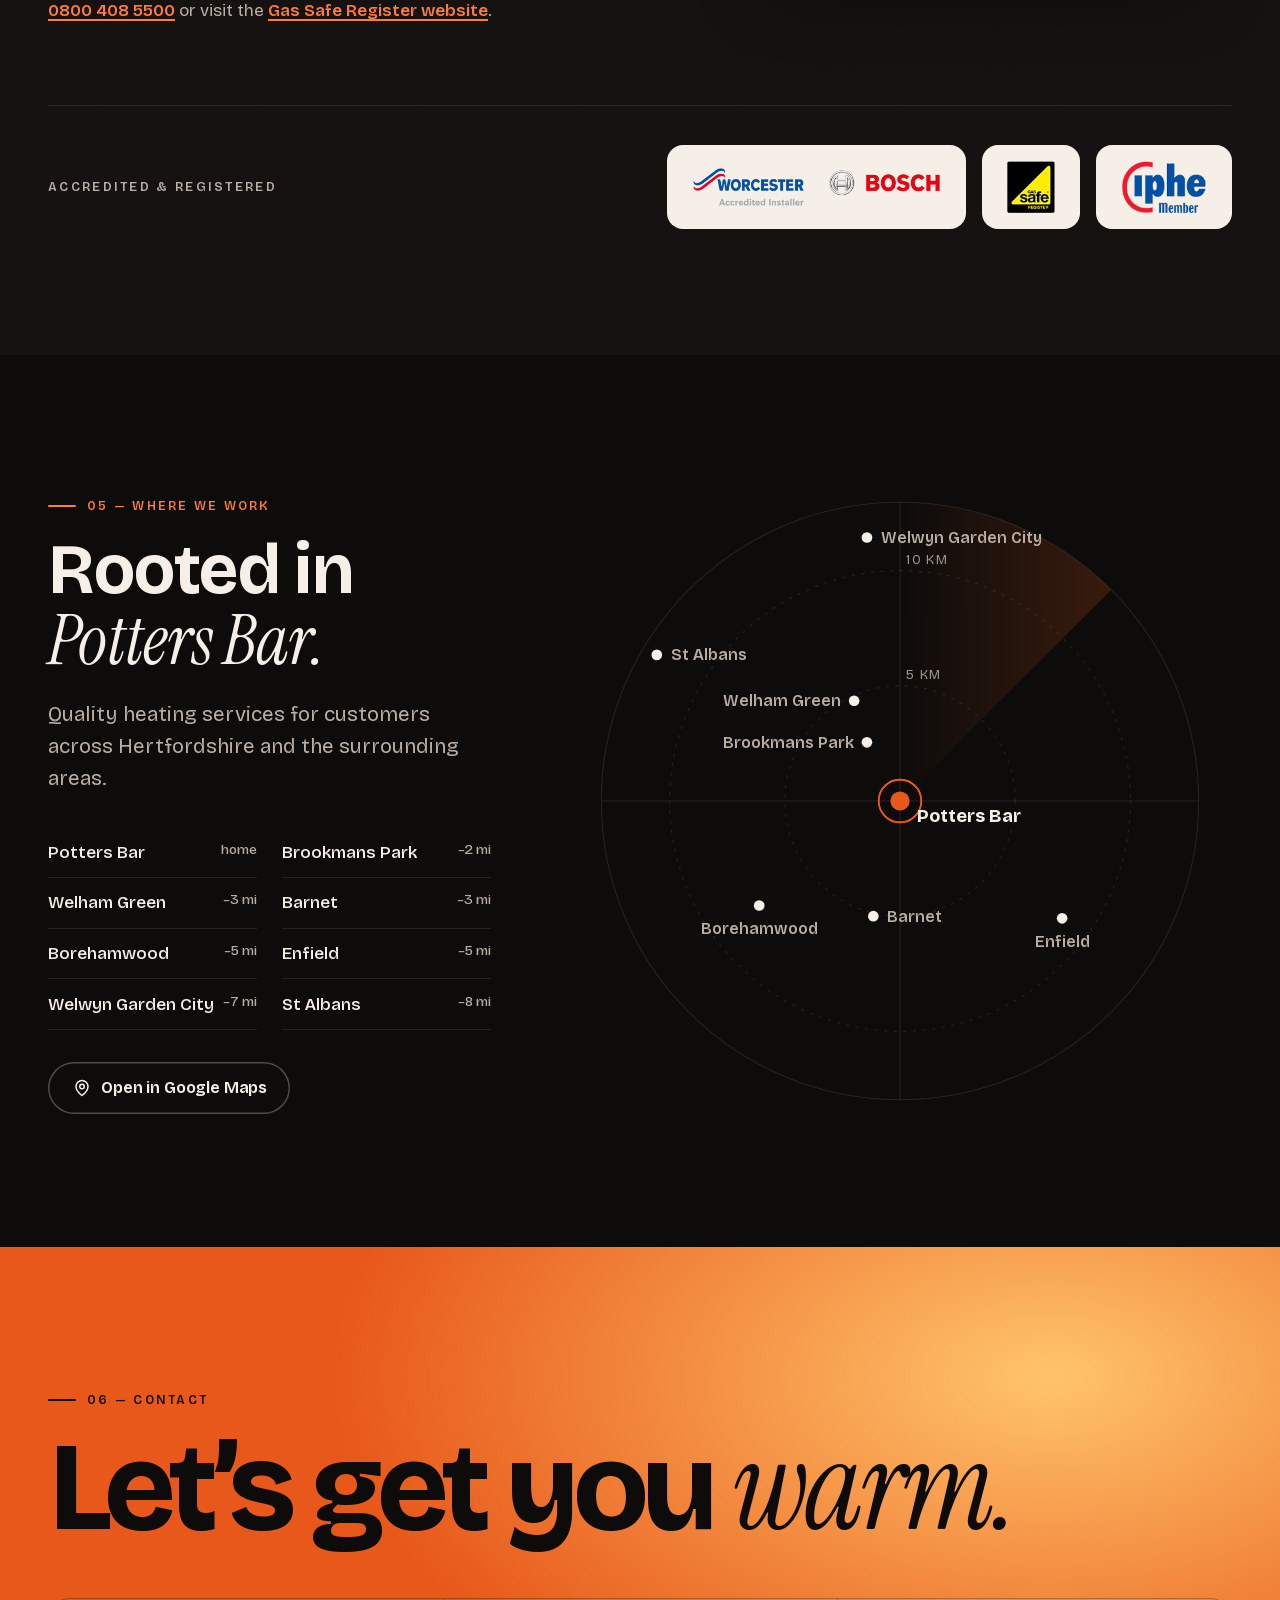
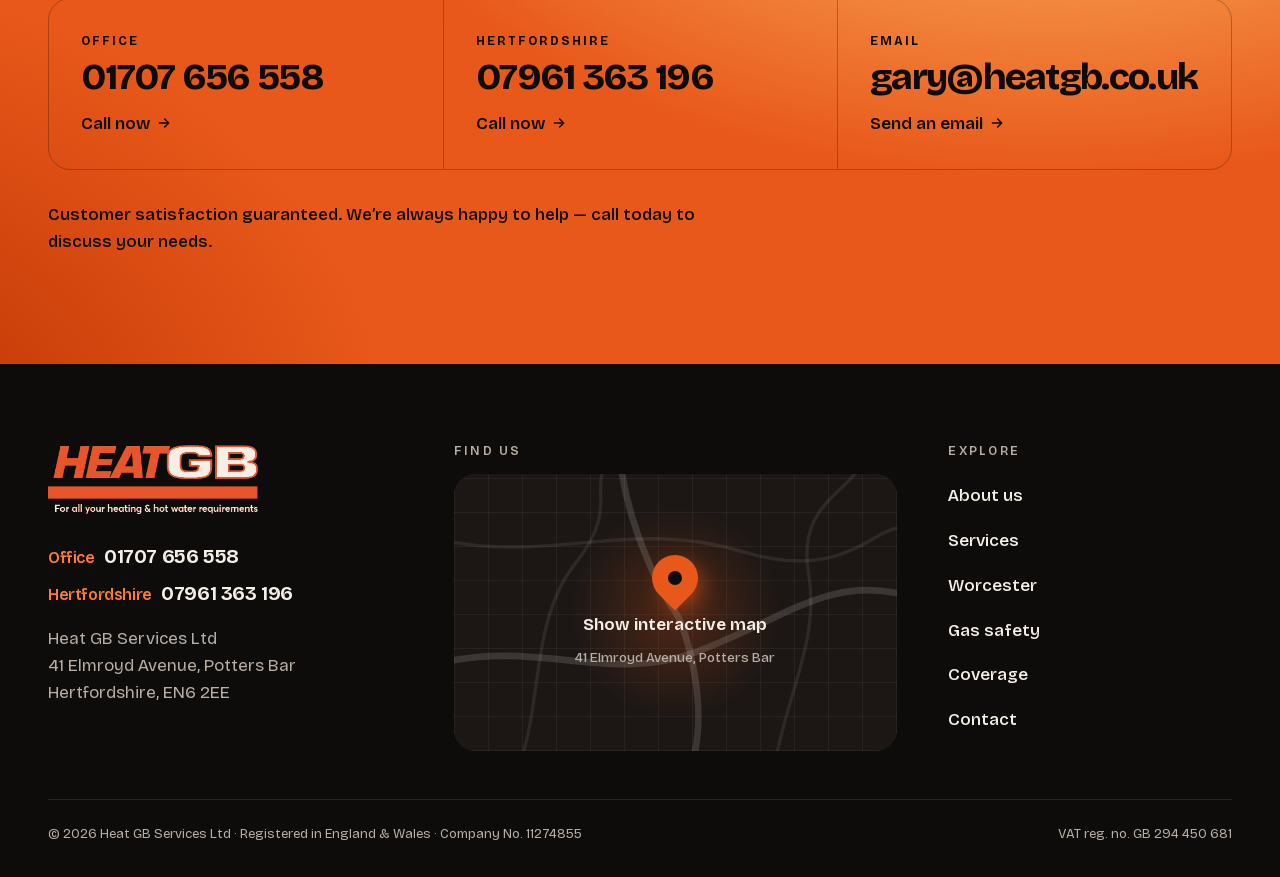
==== commit 75743c1a: "Redesign as single-page landing site: 'Warmth, engineered.' - Dark ember design with flame gradients" ====
--- a/index.html
+++ b/index.html
@@ -1,288 +1,520 @@
 <!DOCTYPE html>
-<html lang="en">
+<html lang="en-GB" class="no-js">
 <head>
-  <meta charset="UTF-8" />
-  <meta name="viewport" content="width=device-width, initial-scale=1.0" />
-  <title>Heat GB Services Ltd – Gas Heating, Boiler Installation, Potters Bar, Hertfordshire</title>
-  <meta name="description" content="Heat GB Services Ltd – Gas Safe registered heating engineers based in Potters Bar, Hertfordshire. Boiler installations, servicing, powerflushing and repairs across Hertfordshire. Call 01707 656 558." />
-
-  <!-- Favicon -->
-  <link rel="icon" type="image/png" sizes="32x32" href="images/favicon-32.png" />
-  <link rel="icon" type="image/png" sizes="16x16" href="images/favicon-16.png" />
-  <link rel="apple-touch-icon" href="images/apple-touch-icon.png" />
-  <link rel="shortcut icon" href="images/favicon.ico" />
-
-  <!-- Google Fonts -->
-  <link rel="preconnect" href="https://fonts.googleapis.com" />
-  <link rel="preconnect" href="https://fonts.gstatic.com" crossorigin />
-  <link href="https://fonts.googleapis.com/css2?family=Oswald:wght@400;500;600;700&family=Inter:wght@400;500;600;700&display=swap" rel="stylesheet" />
-
-  <link rel="stylesheet" href="css/style.css" />
+  <meta charset="UTF-8">
+  <meta name="viewport" content="width=device-width, initial-scale=1, viewport-fit=cover">
+  <title>Heat GB | Boiler Installation, Servicing &amp; Repairs in Potters Bar, Hertfordshire</title>
+  <meta name="description" content="Family-run, Gas Safe registered heating engineers in Potters Bar since 1999. Worcester Bosch Accredited Installers offering up to 12-year guarantees, boiler servicing, repairs, powerflushing and landlord CP12 certificates across Hertfordshire.">
+  <meta name="theme-color" content="#0E0C0B">
+  <meta property="og:type" content="website">
+  <meta property="og:title" content="Heat GB | Warmth, engineered.">
+  <meta property="og:description" content="Gas Safe registered, Worcester Bosch accredited heating engineers in Potters Bar, Hertfordshire. Up to 12-year boiler guarantees.">
+  <meta property="og:locale" content="en_GB">
+
+  <link rel="preload" href="fonts/bricolage-grotesque-var.woff2" as="font" type="font/woff2" crossorigin>
+  <link rel="preload" href="fonts/instrument-serif-italic.woff2" as="font" type="font/woff2" crossorigin>
+  <link rel="stylesheet" href="css/style.css">
+
+  <link rel="icon" type="image/png" sizes="32x32" href="images/favicon-32.png">
+  <link rel="icon" type="image/png" sizes="16x16" href="images/favicon-16.png">
+  <link rel="apple-touch-icon" href="images/apple-touch-icon.png">
+
+  <script>document.documentElement.className = 'js';</script>
+  <script src="js/main.js" defer></script>
+
+  <script type="application/ld+json">
+  {
+    "@context": "https://schema.org",
+    "@type": "HVACBusiness",
+    "name": "Heat GB Services Ltd",
+    "description": "Family-run, Gas Safe registered heating engineers and Worcester Bosch Accredited Installers.",
+    "telephone": "+441707656558",
+    "email": "gary@heatgb.co.uk",
+    "foundingDate": "1999",
+    "address": {
+      "@type": "PostalAddress",
+      "streetAddress": "41 Elmroyd Avenue",
+      "addressLocality": "Potters Bar",
+      "addressRegion": "Hertfordshire",
+      "postalCode": "EN6 2EE",
+      "addressCountry": "GB"
+    },
+    "geo": { "@type": "GeoCoordinates", "latitude": 51.698, "longitude": -0.183 },
+    "areaServed": ["Potters Bar", "Barnet", "Borehamwood", "Brookmans Park", "Enfield", "St Albans", "Welwyn Garden City", "Welham Green", "Hertfordshire"]
+  }
+  </script>
 </head>
 <body>
 
-  <!-- ═══ TOP BAR ═══ -->
-  <div class="topbar">
-    <div class="container topbar__inner">
-      <span>Call us today <strong>01707 656 558</strong></span>
-      <div class="topbar__stars">
-        <span>Rated</span>
-        <svg viewBox="0 0 24 24" fill="currentColor"><path d="M12 2l3.09 6.26L22 9.27l-5 4.87 1.18 6.88L12 17.77l-6.18 3.25L7 14.14 2 9.27l6.91-1.01L12 2z"/></svg>
-        <svg viewBox="0 0 24 24" fill="currentColor"><path d="M12 2l3.09 6.26L22 9.27l-5 4.87 1.18 6.88L12 17.77l-6.18 3.25L7 14.14 2 9.27l6.91-1.01L12 2z"/></svg>
-        <svg viewBox="0 0 24 24" fill="currentColor"><path d="M12 2l3.09 6.26L22 9.27l-5 4.87 1.18 6.88L12 17.77l-6.18 3.25L7 14.14 2 9.27l6.91-1.01L12 2z"/></svg>
-        <svg viewBox="0 0 24 24" fill="currentColor"><path d="M12 2l3.09 6.26L22 9.27l-5 4.87 1.18 6.88L12 17.77l-6.18 3.25L7 14.14 2 9.27l6.91-1.01L12 2z"/></svg>
-        <svg viewBox="0 0 24 24" fill="currentColor"><path d="M12 2l3.09 6.26L22 9.27l-5 4.87 1.18 6.88L12 17.77l-6.18 3.25L7 14.14 2 9.27l6.91-1.01L12 2z"/></svg>
-        <span>by happy customers.</span>
-      </div>
-      <a href="mailto:gary@heatgb.co.uk?subject=Enquiry" class="topbar__cta">Contact us today</a>
-    </div>
-  </div>
-
-  <!-- ═══ HEADER ═══ -->
-  <header class="site-header">
-    <div class="header__inner">
-      <a href="index.html" class="header__logo">
-        <img src="images/main-logo.png"
-             alt="Heat GB Services Ltd" width="190" height="65"
-             onerror="this.style.display='none'; this.nextElementSibling.style.display='block'" />
-        <span class="header__logo-fallback" style="display:none; font-family:'Oswald',sans-serif; font-size:2rem; font-weight:700; color:#1a1a1a;">
-          <span style="color:#E8581A;">HEAT</span>GB
-        </span>
-      </a>
-      <div class="header__contact">
-        <span class="header__contact-label">Get in touch</span>
+<!-- Icon sprite -->
+<svg width="0" height="0" style="position:absolute" aria-hidden="true">
+  <symbol id="i-arrow" viewBox="0 0 24 24" fill="none" stroke="currentColor" stroke-width="2.2" stroke-linecap="round" stroke-linejoin="round"><path d="M5 12h14M13 6l6 6-6 6"/></symbol>
+  <symbol id="i-phone" viewBox="0 0 24 24" fill="none" stroke="currentColor" stroke-width="2" stroke-linecap="round" stroke-linejoin="round"><path d="M22 16.9v3a2 2 0 0 1-2.2 2 19.8 19.8 0 0 1-8.6-3.1 19.5 19.5 0 0 1-6-6A19.8 19.8 0 0 1 2.1 4.2 2 2 0 0 1 4.1 2h3a2 2 0 0 1 2 1.7c.1.9.4 1.8.7 2.7a2 2 0 0 1-.5 2.1L8.1 9.8a16 16 0 0 0 6 6l1.3-1.3a2 2 0 0 1 2.1-.4c.9.3 1.8.6 2.7.7a2 2 0 0 1 1.7 2z"/></symbol>
+  <symbol id="i-flame" viewBox="0 0 24 24" fill="currentColor"><path d="M12 2s1 3.5-1.5 6.5C8.4 11 7 12.6 7 15a5 5 0 0 0 10 0c0-1.6-.6-3-1.5-4 .1 1.6-.6 2.7-1.6 2.9.9-3.6-.2-8.4-1.9-11.9z"/></symbol>
+  <symbol id="i-shield" viewBox="0 0 24 24" fill="none" stroke="currentColor" stroke-width="2" stroke-linecap="round" stroke-linejoin="round"><path d="M12 22s8-4 8-10V5l-8-3-8 3v7c0 6 8 10 8 10z"/><path d="m9 12 2 2 4-4"/></symbol>
+  <symbol id="i-pin" viewBox="0 0 24 24" fill="none" stroke="currentColor" stroke-width="2" stroke-linecap="round" stroke-linejoin="round"><path d="M20 10c0 6-8 12-8 12s-8-6-8-12a8 8 0 0 1 16 0z"/><circle cx="12" cy="10" r="3"/></symbol>
+</svg>
+
+<a class="skip" href="#main">Skip to content</a>
+
+<!-- ═══════════ HEADER ═══════════ -->
+<header class="header" id="header">
+  <div class="header__inner">
+    <a class="brand" href="#top" aria-label="Heat GB, back to top">
+      <img src="images/logo-light.webp" width="378" height="125" alt="Heat GB">
+    </a>
+    <nav class="header__links" aria-label="Sections">
+      <a href="#about">About</a>
+      <a href="#services">Services</a>
+      <a href="#worcester">Worcester</a>
+      <a href="#coverage">Coverage</a>
+      <a href="#contact">Contact</a>
+    </nav>
+    <a class="header__call" href="tel:01707656558"><span class="pulse-dot" aria-hidden="true"></span>01707 656 558</a>
+  </div>
+</header>
+
+<!-- The thermostat: menu button + scroll progress -->
+<button class="thermo" id="thermo" aria-controls="menu" aria-expanded="false" aria-label="Open menu">
+  <span class="thermo__temp" aria-hidden="true"><span id="thermoTemp">12</span><sup>°</sup></span>
+  <span class="thermo__label" aria-hidden="true">MENU</span>
+  <span class="thermo__x" aria-hidden="true"></span>
+</button>
+
+<!-- ═══════════ MENU OVERLAY ═══════════ -->
+<div class="menu" id="menu" role="dialog" aria-modal="true" aria-label="Site menu">
+  <nav aria-label="Main">
+    <ul class="menu__list">
+      <li><a class="menu__link" href="#top" data-temp="12" data-name="Welcome"><small>12°</small>Home</a></li>
+      <li><a class="menu__link" href="#about" data-temp="14" data-name="Family run"><small>14°</small>About us</a></li>
+      <li><a class="menu__link" href="#services" data-temp="16" data-name="What we do"><small>16°</small>Services</a></li>
+      <li><a class="menu__link" href="#worcester" data-temp="18" data-name="12-year guarantees"><small>18°</small>Worcester</a></li>
+      <li><a class="menu__link" href="#gas-safe" data-temp="19" data-name="Registered &amp; accredited"><small>19°</small>Gas safety</a></li>
+      <li><a class="menu__link" href="#coverage" data-temp="21" data-name="Where we work"><small>21°</small>Coverage</a></li>
+      <li><a class="menu__link" href="#contact" data-temp="23" data-name="Nice and warm"><small>23°</small>Contact</a></li>
+    </ul>
+  </nav>
+  <div class="menu__aside">
+    <div class="dial" id="dial" aria-hidden="true">
+      <svg viewBox="0 0 400 400">
+        <defs>
+          <linearGradient id="dialFlame" x1="0" y1="1" x2="1" y2="0"><stop offset="0" stop-color="#FF3D00"/><stop offset=".5" stop-color="#E8581A"/><stop offset="1" stop-color="#FFC46B"/></linearGradient>
+          <radialGradient id="dialKnob" cx=".38" cy=".3" r=".8"><stop offset="0" stop-color="#3A2E28"/><stop offset="1" stop-color="#120F0E"/></radialGradient>
+        </defs>
+        <circle cx="200" cy="200" r="186" fill="none" stroke="rgba(245,239,232,.18)" stroke-width="12" stroke-dasharray="1.5 17.97"/>
+        <circle cx="200" cy="200" r="150" fill="none" stroke="#2A221E" stroke-width="18" stroke-linecap="round" stroke-dasharray="706.9 1000" transform="rotate(135 200 200)"/>
+        <circle class="dial__arc" id="dialArc" cx="200" cy="200" r="150" fill="none" stroke="url(#dialFlame)" stroke-width="18" stroke-linecap="round" stroke-dasharray="706.9 1000" stroke-dashoffset="615" transform="rotate(135 200 200)"/>
+        <circle cx="200" cy="200" r="122" fill="url(#dialKnob)" stroke="rgba(245,239,232,.08)"/>
+        <g class="dial__needle" id="dialNeedle"><circle cx="200" cy="96" r="7" fill="#FFC46B"/></g>
+      </svg>
+      <div class="dial__read"><span class="dial__temp"><span id="dialTemp">12</span><sup>°</sup></span><span class="dial__name" id="dialName">Welcome</span></div>
+    </div>
+    <div class="menu__contact">
+      <a href="tel:01707656558">01707 656 558</a>
+      <a href="tel:07961363196">07961 363 196</a>
+      <a href="mailto:gary@heatgb.co.uk">gary@heatgb.co.uk</a>
+    </div>
+  </div>
+</div>
+
+<main id="main">
+
+<!-- ═══════════ HERO ═══════════ -->
+<section class="hero grain" id="top" aria-labelledby="hero-title">
+  <div class="hero__heat" aria-hidden="true"><span></span><span></span><span></span></div>
+  <div class="hero__grid">
+    <div class="hero__copy">
+      <p class="eyebrow">Potters Bar · Hertfordshire · Est. 1999</p>
+      <h1 id="hero-title">Warmth, <span class="serif flame-text">engineered.</span></h1>
+      <p class="lede hero__lede">Family-run, Gas Safe registered heating engineers. As Worcester Bosch Accredited Installers we can offer up to a 12&#8209;year guarantee on your new boiler.*</p>
+      <div class="hero__ctas">
+        <a class="btn" href="mailto:gary@heatgb.co.uk?subject=Enquiry">Get in touch <svg aria-hidden="true"><use href="#i-arrow"/></svg></a>
+        <a class="btn btn--ghost" href="tel:01707656558"><svg aria-hidden="true"><use href="#i-phone"/></svg>01707 656 558</a>
+      </div>
+      <ul class="hero__trust">
+        <li class="chip"><svg aria-hidden="true"><use href="#i-shield"/></svg>Gas Safe registered</li>
+        <li><a class="chip" href="https://www.checkatrade.com/trades/HeatGBServicesLtd/" target="_blank" rel="noopener"><span class="stars" aria-hidden="true">★★★★★</span><span class="sr-only">Five stars,</span> rated by happy customers</a></li>
+      </ul>
+    </div>
+
+    <div class="hero__visual" aria-hidden="true">
+      <div class="gauge">
+        <svg viewBox="0 0 400 400">
+          <defs>
+            <linearGradient id="flameG" x1="0" y1="1" x2="1" y2="0"><stop offset="0" stop-color="#FF3D00"/><stop offset=".55" stop-color="#E8581A"/><stop offset="1" stop-color="#FFC46B"/></linearGradient>
+            <radialGradient id="knobG" cx=".36" cy=".28" r=".85"><stop offset="0" stop-color="#3B2F29"/><stop offset=".7" stop-color="#16110F"/><stop offset="1" stop-color="#0E0B0A"/></radialGradient>
+            <path id="ringPath" d="M200,200 m-186,0 a186,186 0 1,1 372,0 a186,186 0 1,1 -372,0"/>
+          </defs>
+          <g class="gauge__ring">
+            <text font-size="12" font-weight="600" letter-spacing="3.4" fill="rgba(245,239,232,.6)" font-family="Bricolage, Arial, sans-serif"><textPath href="#ringPath" textLength="1160" lengthAdjust="spacing">WORCESTER BOSCH ACCREDITED INSTALLER ✦ UP TO 12-YEAR GUARANTEE* ✦ GAS SAFE REGISTERED ✦</textPath></text>
+          </g>
+          <circle cx="200" cy="200" r="160" fill="none" stroke="rgba(245,239,232,.22)" stroke-width="10" stroke-dasharray="1.5 15.255"/>
+          <circle cx="200" cy="200" r="130" fill="none" stroke="#2A221E" stroke-width="16" stroke-linecap="round" stroke-dasharray="612.6 1000" transform="rotate(135 200 200)"/>
+          <circle class="gauge__arc" cx="200" cy="200" r="130" fill="none" stroke="url(#flameG)" stroke-width="16" stroke-linecap="round" transform="rotate(135 200 200)"/>
+          <circle cx="200" cy="200" r="110" fill="url(#knobG)" stroke="rgba(245,239,232,.07)"/>
+          <g class="gauge__dot"><circle cx="108.1" cy="291.9" r="16" fill="rgba(255,196,107,.25)"/><circle cx="108.1" cy="291.9" r="7" fill="#FFE3B0"/></g>
+        </svg>
+        <div class="gauge__read">
+          <span class="gauge__num" id="gaugeNum">12</span>
+          <span class="gauge__unit">Year</span>
+          <span class="gauge__sub">guarantee*</span>
+        </div>
+      </div>
+      <figure class="hero__photo">
+        <img src="images/photo-boiler.webp" srcset="images/photo-boiler.webp 448w, images/photo-boiler@2x.webp 896w" sizes="(max-width: 960px) 38vw, 180px" width="448" height="453" alt="">
+      </figure>
+    </div>
+  </div>
+  <div class="scroll-cue" aria-hidden="true"><i></i>Scroll</div>
+</section>
+
+<!-- ═══════════ MARQUEE ═══════════ -->
+<div class="marquee" aria-hidden="true">
+  <div class="marquee__track">
+    <div class="marquee__group">
+      <span class="marquee__item">Gas Safe registered <svg><use href="#i-flame"/></svg></span>
+      <span class="marquee__item">Worcester Bosch <span class="serif">accredited</span> <svg><use href="#i-flame"/></svg></span>
+      <span class="marquee__item">Up to 12-year guarantees <svg><use href="#i-flame"/></svg></span>
+      <span class="marquee__item">Family run <span class="serif">since 1999</span> <svg><use href="#i-flame"/></svg></span>
+      <span class="marquee__item">Landlord CP12 certificates <svg><use href="#i-flame"/></svg></span>
+      <span class="marquee__item">Gas &amp; LPG boilers <svg><use href="#i-flame"/></svg></span>
+    </div>
+    <div class="marquee__group">
+      <span class="marquee__item">Gas Safe registered <svg><use href="#i-flame"/></svg></span>
+      <span class="marquee__item">Worcester Bosch <span class="serif">accredited</span> <svg><use href="#i-flame"/></svg></span>
+      <span class="marquee__item">Up to 12-year guarantees <svg><use href="#i-flame"/></svg></span>
+      <span class="marquee__item">Family run <span class="serif">since 1999</span> <svg><use href="#i-flame"/></svg></span>
+      <span class="marquee__item">Landlord CP12 certificates <svg><use href="#i-flame"/></svg></span>
+      <span class="marquee__item">Gas &amp; LPG boilers <svg><use href="#i-flame"/></svg></span>
+    </div>
+  </div>
+</div>
+
+<!-- ═══════════ ABOUT ═══════════ -->
+<section class="section light about" id="about" aria-labelledby="about-title">
+  <div class="wrap">
+    <p class="eyebrow">01 — Who we are</p>
+    <h2 class="statement" id="about-title" data-split>When you contact Heat GB you’ll meet a friendly bunch who not only love what we do — we take <span class="serif">great pride</span> in our work.</h2>
+
+    <div class="about__grid">
+      <div class="about__media" data-reveal="scale">
+        <div class="about__photo">
+          <img src="images/photo-team.webp" srcset="images/photo-team.webp 453w, images/photo-team@2x.webp 906w" sizes="(max-width: 960px) 92vw, 540px" width="453" height="315" alt="Two Heat GB engineers standing beside their liveried vans" loading="lazy" decoding="async">
+        </div>
+        <div class="sticker" aria-hidden="true">
+          <svg viewBox="0 0 200 200"><defs><path id="stk" d="M100,100 m-78,0 a78,78 0 1,1 156,0 a78,78 0 1,1 -156,0"/></defs><text font-size="15" font-weight="700" letter-spacing="3" fill="#F5EFE8" font-family="Bricolage, Arial, sans-serif"><textPath href="#stk" textLength="480" lengthAdjust="spacing">FAMILY RUN ✦ POTTERS BAR ✦ HERTFORDSHIRE ✦</textPath></text></svg>
+          <b>1999<small>est.</small></b>
+        </div>
+      </div>
+      <div class="about__text" data-reveal>
+        <p class="big">We are a family run company operating in Potters Bar, Hertfordshire and covering the surrounding areas. Established in 1999, we have built our reputation on our reliability and the quality of our work.</p>
+        <p>Our team takes pride in what they do, and this is reflected in the standard of service we deliver. Whether you are a private customer or a landlord, Heat GB offer a personal and reliable service.</p>
+        <p>Heat GB takes gas safety seriously — all of our engineers and subcontractors are on the Gas Safe Register and will have their official identity cards when you ask to see them.</p>
+        <a class="btn btn--dark" href="mailto:gary@heatgb.co.uk?subject=Enquiry" style="margin-top:.8rem">Get in touch today <svg aria-hidden="true"><use href="#i-arrow"/></svg></a>
+      </div>
+    </div>
+
+    <div class="stats">
+      <div class="stat" data-reveal><span class="stat__num" data-count="1999">1999</span><span class="stat__label">Established and still family run</span></div>
+      <div class="stat" data-reveal style="--d:.08s"><span class="stat__num"><span data-count="12">12</span><em>yr</em></span><span class="stat__label">Guarantees on selected Worcester Bosch boilers*</span></div>
+      <div class="stat" data-reveal style="--d:.16s"><span class="stat__num"><span data-count="90">90</span><em>%+</em></span><span class="stat__label">Efficiency of modern Worcester condensing boilers</span></div>
+      <div class="stat" data-reveal style="--d:.24s"><span class="stat__num"><span data-count="30">30</span><em>%</em></span><span class="stat__label">Potential yearly saving on your home heating bills</span></div>
+    </div>
+  </div>
+</section>
+
+<!-- ═══════════ SERVICES ═══════════ -->
+<section class="section services" id="services" aria-labelledby="services-title">
+  <div class="wrap">
+    <div class="services__head">
+      <div>
+        <p class="eyebrow">02 — What we do</p>
+        <h2 class="h-lg" id="services-title">Everything your heating <span class="serif flame-text">needs.</span></h2>
+      </div>
+      <ul class="tags" aria-label="All services">
+        <li>Boiler diagnostics &amp; repairs</li>
+        <li>Boiler installations — gas &amp; LPG</li>
+        <li>Boiler servicing &amp; maintenance</li>
+        <li>Central heating systems</li>
+        <li>Landlord gas safety certificates</li>
+        <li>Powerflushing</li>
+        <li>Vented &amp; unvented hot water cylinders</li>
+      </ul>
+    </div>
+
+    <div class="stack">
+      <!-- 01 Installations -->
+      <article class="card" style="--i:0" id="installations">
         <div>
-          <a href="tel:01707656558">01707 656 558</a>
-          <span class="phone-label"> (Office)</span>
-        </div>
+          <p class="eyebrow"><span class="card__n">01</span>Boiler installations</p>
+          <h3>A new boiler, <span class="serif">properly</span> fitted.</h3>
+          <p>Whether it is a regular gas boiler, combi or system boiler, we provide a full survey and installation service. We specialise in Worcester boilers, using the latest technology available.</p>
+          <ul class="ticks">
+            <li>Modern Worcester condensing boilers run at over 90% efficiency</li>
+            <li>Could save you a minimum of 30% per year on your home heating bills</li>
+            <li>Gas &amp; LPG — we’ll guide you to the right type for your heating and hot water demand</li>
+          </ul>
+          <div class="card__actions">
+            <a class="btn" href="mailto:gary@heatgb.co.uk?subject=Boiler%20installation%20enquiry">Discuss a new boiler <svg aria-hidden="true"><use href="#i-arrow"/></svg></a>
+          </div>
+        </div>
+        <div class="card__media">
+          <img src="images/photo-boiler.webp" srcset="images/photo-boiler.webp 448w, images/photo-boiler@2x.webp 896w" sizes="(max-width: 960px) 92vw, 520px" width="448" height="453" alt="Heat GB engineer adjusting the controls of a newly installed Worcester boiler" loading="lazy" decoding="async">
+          <span class="chip card__tag"><svg aria-hidden="true"><use href="#i-flame"/></svg>Worcester specialists</span>
+        </div>
+      </article>
+
+      <!-- 02 Powerflushing -->
+      <article class="card" style="--i:1" id="powerflushing">
         <div>
-          <a href="tel:07961363196">07961 363 196</a>
-          <span class="phone-label"> (Hertfordshire)</span>
-        </div>
-      </div>
-    </div>
-  </header>
-
-  <!-- ═══ NAVIGATION ═══ -->
-  <nav class="site-nav" aria-label="Main navigation">
-    <div class="nav__inner">
-      <button class="nav__toggle" aria-label="Open menu" aria-expanded="false">
-        <span></span><span></span><span></span>
-      </button>
-      <ul class="nav__list">
-        <li><a href="index.html" class="active">Home</a></li>
-        <li><a href="boiler-installations.html">Boiler Installations</a></li>
-        <li><a href="boiler-servicing.html">Boiler Servicing &amp; Repairs</a></li>
-        <li><a href="worcester.html">Worcester</a></li>
-        <li><a href="contact.html">Contact Us</a></li>
+          <p class="eyebrow"><span class="card__n">02</span>Powerflushing</p>
+          <h3>Clear the sludge. <span class="serif">Feel</span> the difference.</h3>
+          <p>A power flush gives your central heating a thorough internal clean, usually improving its performance — which can lead to lower gas bills and extend the lifespan of your boiler.</p>
+          <ul class="symptoms" aria-label="Signs you may need a powerflush">
+            <li>Lukewarm radiators</li><li>Poor hot water</li><li>Increased noise</li><li>Sludge build-up</li>
+          </ul>
+          <p style="margin-top:1.2rem">We flush your system in different directions, using special chemicals to break down sludge, iron filings and debris, then remove it via inline magnetic filtration.</p>
+          <div class="card__actions">
+            <a class="btn" href="mailto:gary@heatgb.co.uk?subject=Powerflush%20booking">Book a powerflush <svg aria-hidden="true"><use href="#i-arrow"/></svg></a>
+          </div>
+        </div>
+        <div class="card__media">
+          <img src="images/photo-powerflush.webp" srcset="images/photo-powerflush.webp 448w, images/photo-powerflush@2x.webp 896w" sizes="(max-width: 960px) 92vw, 520px" width="448" height="277" alt="Powerflushing machine connected to a central heating system with yellow hoses" loading="lazy" decoding="async">
+        </div>
+      </article>
+
+      <!-- 03 Servicing -->
+      <article class="card" style="--i:2" id="servicing">
+        <div>
+          <p class="eyebrow"><span class="card__n">03</span>Boiler servicing</p>
+          <h3>Safe, efficient, <span class="serif">warranty-ready.</span></h3>
+          <p>Manufacturers recommend an annual service — and if your boiler is under warranty, you need one to keep it valid. Every Heat GB service includes:</p>
+          <ul class="ticks ticks--2">
+            <li>Visual check against current standards</li>
+            <li>Boiler fired to identify working faults</li>
+            <li>Burner, heat exchanger, injector &amp; probe checked</li>
+            <li>Gas safety devices checked</li>
+            <li>Flue terminals &amp; seals inspected</li>
+            <li>Combustion tested with a flue gas analyser</li>
+            <li>Casing &amp; parts cleaned</li>
+            <li>Gas tightness test</li>
+          </ul>
+          <div class="note"><strong>30 min</strong><span>Which? recommends a boiler service should take a minimum of 30 minutes.</span></div>
+          <div class="card__actions">
+            <a class="btn" href="mailto:gary@heatgb.co.uk?subject=Boiler%20service%20booking">Book a service <svg aria-hidden="true"><use href="#i-arrow"/></svg></a>
+          </div>
+        </div>
+        <div class="card__media">
+          <img src="images/photo-servicing.webp" srcset="images/photo-servicing.webp 486w, images/photo-servicing@2x.webp 972w" sizes="(max-width: 960px) 92vw, 520px" width="486" height="369" alt="Engineer servicing the internal components of a boiler with a screwdriver" loading="lazy" decoding="async">
+        </div>
+      </article>
+
+      <!-- 04 Repairs -->
+      <article class="card" style="--i:3" id="repairs">
+        <div>
+          <p class="eyebrow"><span class="card__n">04</span>Boiler &amp; heating repairs</p>
+          <h3>Temperamental heating? <span class="serif">Sorted.</span></h3>
+          <p>It doesn’t necessarily mean a whole new system is required. Our engineers have previously worked directly for boiler manufacturers and have in-depth knowledge of faults across a range of boilers.</p>
+          <p>We’ll quickly diagnose and repair your boiler where viable, using quality components and parts — and advise on the best way to get your heating back to its maximum potential.</p>
+          <div class="card__actions">
+            <a class="btn" href="mailto:gary@heatgb.co.uk?subject=Boiler%20repair%20request">Request a repair <svg aria-hidden="true"><use href="#i-arrow"/></svg></a>
+          </div>
+        </div>
+        <div class="lcd" role="img" aria-label="Common symptoms we fix: noisy system, hot water in the header tank, cold radiators, constant bleeding. All repairs carry a 30-day labour and 1-year parts guarantee.">
+          <div class="lcd__top"><span>HEAT GB · DIAGNOSTICS</span><span>● LIVE</span></div>
+          <div class="lcd__rows">
+            <div class="lcd__row"><span>System making noises</span><span>FIX</span></div>
+            <div class="lcd__row"><span>Hot water in header tank</span><span>FIX</span></div>
+            <div class="lcd__row"><span>Cold radiators</span><span>FIX</span></div>
+            <div class="lcd__row"><span>Constant bleeding needed</span><span>FIX</span></div>
+          </div>
+          <div class="lcd__foot">
+            <div><b>30-day</b><small>labour guarantee</small></div>
+            <div><b>1-year</b><small>parts guarantee</small></div>
+          </div>
+        </div>
+      </article>
+
+      <!-- 05 CP12 -->
+      <article class="card" style="--i:4" id="cp12">
+        <div>
+          <p class="eyebrow"><span class="card__n">05</span>Landlord gas safety (CP12)</p>
+          <h3>Legally safe, <span class="serif">every</span> 12 months.</h3>
+          <p>A Landlords Gas Safety Inspection Certificate (CP12) is required by law every 12 months, issued by a Gas Safe registered engineer. It confirms all gas appliances and installations work lawfully and within normal parameters at the time of inspection.</p>
+          <p>We carry out inspections on behalf of landlords and letting agents, and keep your appliances regularly maintained and in good working order.</p>
+          <div class="card__actions">
+            <a class="btn" href="mailto:gary@heatgb.co.uk?subject=CP12%20inspection%20booking">Book a CP12 inspection <svg aria-hidden="true"><use href="#i-arrow"/></svg></a>
+          </div>
+        </div>
+        <div class="card__media">
+          <img src="images/photo-cp12.webp" srcset="images/photo-cp12.webp 552w, images/photo-cp12@2x.webp 1104w" sizes="(max-width: 960px) 92vw, 520px" width="552" height="406" alt="Gas Safe engineer inspecting a wall-mounted boiler in a modern kitchen" loading="lazy" decoding="async">
+          <span class="chip card__tag"><svg aria-hidden="true"><use href="#i-shield"/></svg>Gas Safe registered</span>
+        </div>
+      </article>
+    </div>
+  </div>
+</section>
+
+<!-- ═══════════ WORCESTER ═══════════ -->
+<section class="section light worcester" id="worcester" aria-labelledby="worcester-title">
+  <div class="wrap worcester__grid">
+    <div class="pedestal" data-reveal="scale">
+      <div class="pedestal__disc"></div>
+      <div class="pedestal__ring" aria-hidden="true">
+        <svg viewBox="0 0 400 400"><defs><path id="ped" d="M200,200 m-190,0 a190,190 0 1,1 380,0 a190,190 0 1,1 -380,0"/></defs><text font-size="13" font-weight="700" letter-spacing="4" fill="#B8420E" font-family="Bricolage, Arial, sans-serif"><textPath href="#ped" textLength="1185" lengthAdjust="spacing">WORCESTER BOSCH ✦ ACCREDITED INSTALLER ✦ EXTENDED GUARANTEES ✦ HEAT GB ✦</textPath></text></svg>
+      </div>
+      <img class="boilers" src="images/worcester-boilers.webp" srcset="images/worcester-boilers.webp 366w, images/worcester-boilers@2x.webp 732w" sizes="(max-width: 960px) 60vw, 330px" width="366" height="387" alt="Worcester Bosch combi boilers in white and black" loading="lazy" decoding="async">
+      <img class="badge" src="images/badge-12year.webp" width="203" height="216" alt="12 year guarantee" loading="lazy" decoding="async">
+    </div>
+    <div data-reveal>
+      <p class="eyebrow">03 — Worcester Accredited Installer</p>
+      <h2 class="h-lg" id="worcester-title">Up to <span class="serif">twelve</span> years of peace of mind.</h2>
+      <p>Worcester Accredited Installers are recognised heating engineers that meet or exceed the standards of sustained quality of installation, service and customer care. Our fully trained engineers specialise in Worcester installations and can offer exclusive benefits to homeowners.</p>
+      <ul class="benefits">
+        <li><span>01</span>Free, no-obligation quotes for new boiler installations</li>
+        <li><span>02</span>Extended guarantees up to 12 years, exclusive*</li>
+        <li><span>03</span>Friendly help and advice for your specific needs</li>
+        <li><span>04</span>New installations, servicing and repair work</li>
+        <li><span>05</span>Peace of mind with Gas Safe registration</li>
       </ul>
-    </div>
-  </nav>
-
-  <!-- ═══ HERO ═══ -->
-  <section class="hero hero--home">
-    <div class="container" style="position:relative; z-index:2; width:100%;">
-      <div class="hero__content">
-        <h1>Get up to a <span class="text-orange">12 year guarantee</span> when we install your new boiler.*</h1>
-        <p>As Worcester Bosch Accredited Installers, we can offer extended guarantees on selected Worcester Bosch boilers. <em>*T&amp;C's apply</em></p>
-        <a href="mailto:gary@heatgb.co.uk?subject=Enquiry" class="btn btn-orange">
-          Contact us today
-          <svg viewBox="0 0 24 24" fill="none" stroke="currentColor" stroke-width="2.5"><circle cx="12" cy="12" r="10"/><polyline points="12 8 16 12 12 16"/><line x1="8" y1="12" x2="16" y2="12"/></svg>
-        </a>
-      </div>
-    </div>
-    <img class="hero__image"
-         src="images/image-1.png"
-         alt="Heat GB engineers with vans"
-         onerror="this.style.opacity='0'" />
-    <img class="hero__badge"
-         src="images/12year-logo.png"
-         alt="12 Year Guarantee"
-         onerror="this.style.display='none'" />
-  </section>
-
-  <!-- ═══ ABOUT STRIP ═══ -->
-  <section class="section-pad">
-    <div class="container">
-      <div class="about-strip about-strip--text-only">
-        <div class="about-strip__text">
-          <h2>When you contact Heat GB you will meet a friendly bunch who not only love what we do, we also take great pride in our work.</h2>
-          <p class="lead">We are a family run company operating in both Potters Bar, Hertfordshire and covering the surrounding areas. Established in 1999, we have built our reputation on our reliability and the quality of our work. Our team takes pride in what they do, and this is reflected in the standard of service we deliver.</p>
-          <p>Heat GB takes gas safety seriously and all of our engineers and subcontractors are on the Gas Safe Register and will have our official identity cards when you ask to see them.</p>
-          <a href="mailto:gary@heatgb.co.uk?subject=Enquiry" class="btn btn-orange" style="margin-top:.75rem;">Get in touch today</a>
-        </div>
-      </div>
-    </div>
-  </section>
-
-  <!-- ═══ SERVICES GRID ═══ -->
-  <section class="section-pad" style="background:#f8f8f8; padding-top:0;">
-    <div class="container">
-      <div class="services-intro">
-        <p class="lead">Rated ★★★★★ by happy customers</p>
-        <p>Whether you are a private customer or a Landlord, Heat GB offer a personal and reliable service.</p>
-        <h2>Our Services Include:</h2>
-      </div>
-
-      <div class="services-grid">
-        <a href="boiler-installations.html" class="service-card">
-          <div class="service-card__image">
-            <img src="images/home-box1.png"
-                 alt="Boiler Installations" />
-          </div>
-          <div class="service-card__body">
-            <h3>Boiler Installations</h3>
-            <p>Gas, LPG, combi, system and regular boiler installations from Worcester Bosch Accredited Installers.</p>
-            <span class="btn btn-orange" style="font-size:.875rem; padding:.6rem 1.4rem;">Find out more</span>
-          </div>
-        </a>
-
-        <a href="boiler-servicing.html" class="service-card">
-          <div class="service-card__image">
-            <img src="images/home-box2.png"
-                 alt="Boiler Servicing &amp; Repairs" />
-          </div>
-          <div class="service-card__body">
-            <h3>Boiler Servicing &amp; Repairs</h3>
-            <p>Annual boiler servicing, landlord gas safety certificates (CP12), and expert fault diagnosis &amp; repairs.</p>
-            <span class="btn btn-orange" style="font-size:.875rem; padding:.6rem 1.4rem;">Find out more</span>
-          </div>
-        </a>
-      </div>
-
-      <div style="text-align:center; margin-top:2.5rem;">
-        <ul style="display:inline-flex; flex-wrap:wrap; gap:.5rem 2rem; justify-content:center; color:#555; font-size:.95rem;">
-          <li>✓ Boiler Diagnostics &amp; Repairs</li>
-          <li>✓ Boiler Installations – Gas &amp; LPG</li>
-          <li>✓ Boiler Servicing &amp; Maintenance</li>
-          <li>✓ Central Heating Systems</li>
-          <li>✓ Landlord Gas Safety Certifications</li>
-          <li>✓ Powerflushing</li>
-          <li>✓ Vented &amp; Unvented Hot Water Cylinders</li>
-        </ul>
-      </div>
-    </div>
-  </section>
-
-  <!-- ═══ GAS SAFE + WORCESTER TRUST BAR ═══ -->
-  <section class="trust-bar">
-    <div class="container">
-      <div class="trust-bar__inner">
-        <div class="trust-item">
-          <h3>We are Gas Safe Registered</h3>
-          <p>Heat GB takes gas safety seriously. All of our engineers are on the Gas Safe Register and will have their official identity card when you ask to see it. Gas Safe Register is the official gas safety organisation in Great Britain — replacing CORGI on 1st April 2009.</p>
-          <p style="margin-top:.75rem; color:#aaa; font-size:.85rem;">If you would like to find out more about Gas Safe Register you can call <strong style="color:#fff;">0800 408 5500</strong> or visit the Gas Safe Register website.</p>
-        </div>
-        <div class="trust-item">
-          <h3>Worcester Accredited Installer</h3>
-          <p>We can offer up to 12 year guarantees on selected Worcester Bosch boilers.* Our fully trained engineers specialise in Worcester installations and can offer exclusive benefits to homeowners.</p>
-          <p style="margin-top:.75rem;">
-            <a href="worcester.html" style="color:var(--orange); font-weight:600;">Find out more about Worcester accreditation →</a>
-          </p>
-        </div>
-        <div class="trust-item" style="display:flex; flex-direction:column; align-items:center; gap:1rem;">
-          <img src="images/logo1.png"
-               alt="Gas Safe Register" style="height:80px; width:auto;"
-               onerror="this.style.display='none'" />
-          <img src="images/logo2..png"
-               alt="CIPHE Member" style="height:70px; width:auto;"
-               onerror="this.style.display='none'" />
-        </div>
-      </div>
-    </div>
-  </section>
-
-  <!-- ═══ WORCESTER BANNER ═══ -->
-  <section class="worcester-banner">
-    <div class="container worcester-banner__inner">
-      <div>
-        <h2>We are a Worcester Accredited Installer</h2>
-        <p>We can offer up to 12 year guarantees on selected Worcester Bosch boilers*</p>
-        <p style="font-size:.8rem; color:#7a9fd4; margin-top:.5rem;">*Terms &amp; Conditions apply</p>
-      </div>
-      <div class="worcester-banner__logos">
-        <img src="images/12year-logo.png"
-             alt="12 Year Guarantee" onerror="this.style.display='none'" />
-      </div>
-    </div>
-  </section>
-
-  <!-- ═══ AREAS WE COVER ═══ -->
-  <section class="areas-section">
-    <div class="container">
-      <div class="areas-header">
-        <svg viewBox="0 0 24 24" fill="none" stroke="currentColor" stroke-width="2">
-          <path d="M21 10c0 7-9 13-9 13s-9-6-9-13a9 9 0 0 1 18 0z"/><circle cx="12" cy="10" r="3"/>
-        </svg>
-        <div>
-          <h2>Areas We Cover</h2>
-          <p style="color:rgba(255,255,255,.85); margin:0;">We provide quality heating services to customers across Hertfordshire and the surrounding areas.</p>
-        </div>
-      </div>
-      <ul class="areas-list">
-        <li>Barnet</li>
-        <li>Borehamwood</li>
-        <li>Brookmans Park</li>
-        <li>Enfield</li>
-        <li>Potters Bar</li>
-        <li>St Albans</li>
-        <li>Welwyn Garden City</li>
-        <li>Welham Green</li>
+      <div class="guarantee-strip">
+        <div class="vs"><s>5yrs</s><svg aria-hidden="true"><use href="#i-arrow"/></svg><b><em>12</em>yrs</b></div>
+        <p>The standard Worcester guarantee is 5 years (as of April 2018). As accredited installers we can offer up to 12, depending on the boiler and parts used. Worcester also run guarantee promotions — ask us about current offers.</p>
+      </div>
+      <p class="fine">Worcester only invite heating engineers deemed reputable, quality conscious and representing value for money. Accredited installers must hold Gas Safe approval and attend Logic-certified training. *Terms &amp; Conditions apply.</p>
+    </div>
+  </div>
+</section>
+
+<!-- ═══════════ GAS SAFE ═══════════ -->
+<section class="section safe grain" id="gas-safe" aria-labelledby="safe-title">
+  <div class="wrap">
+    <div class="safe__grid">
+      <div data-reveal>
+        <p class="eyebrow">04 — Gas safety</p>
+        <h2 class="h-lg" id="safe-title">Gas safety isn’t <span class="serif flame-text">optional.</span></h2>
+        <p>All of our engineers are on the Gas Safe Register and will show their official identity card when you ask to see it. Only use a Gas Safe registered engineer to fit, fix and service your gas appliances.</p>
+        <p>Gas Safe Register is the official gas safety organisation in Great Britain. It replaced CORGI on 1st April 2009, and membership is mandatory for any company or engineer working with gas appliances. To find out more call <a class="inline" href="tel:08004085500">0800 408 5500</a> or visit the <a class="inline" href="https://www.gassaferegister.co.uk/" target="_blank" rel="noopener">Gas Safe Register website</a>.</p>
+      </div>
+      <div class="idcard" data-reveal="scale" aria-hidden="true">
+        <img class="idcard__logo" src="images/logo-gas-safe.webp" width="78" height="85" alt="" loading="lazy" decoding="async">
+        <div class="idcard__title">Gas Safe<br>Registered Engineer</div>
+        <div class="idcard__lines"><i></i><i></i><i></i></div>
+        <div class="idcard__foot"><span>Heat GB Services Ltd</span><b>Ask to see it</b></div>
+      </div>
+    </div>
+
+    <div class="accreds">
+      <h3>Accredited &amp; registered</h3>
+      <ul>
+        <li><a href="https://www.worcester-bosch.co.uk/" target="_blank" rel="noopener"><img src="images/logo-worcester-bosch.webp" width="436" height="67" alt="Worcester Bosch Accredited Installer" loading="lazy" decoding="async" style="height:38px"></a></li>
+        <li><a href="https://www.gassaferegister.co.uk/" target="_blank" rel="noopener"><img src="images/logo-gas-safe.webp" width="78" height="85" alt="Gas Safe Register" loading="lazy" decoding="async"></a></li>
+        <li><a href="https://www.ciphe.org.uk/" target="_blank" rel="noopener"><img src="images/logo-ciphe.webp" width="138" height="85" alt="CIPHE Member" loading="lazy" decoding="async"></a></li>
       </ul>
     </div>
-  </section>
-
-  <!-- ═══ CTA BAND ═══ -->
-  <section class="cta-band">
-    <div class="container">
-      <h2>Customer satisfaction guaranteed</h2>
-      <p>We are always happy to help — call today to discuss your needs.</p>
-      <a href="mailto:gary@heatgb.co.uk?subject=Enquiry" class="btn btn-dark">Get in touch today</a>
-    </div>
-  </section>
-
-  <!-- FOOTER -->
-  <footer class="site-footer">
-    <div class="container footer__inner">
-
-      <!-- Left: logo + contact -->
-      <div class="footer__logo">
-        <img src="images/main-logo.png" alt="Heat GB Services Ltd" onerror="this.style.display='none'" />
-        <p class="footer__phone"><a href="tel:01707656558"><span>(Office)</span> 01707 656 558</a></p>
-        <p class="footer__phone"><a href="tel:07961363196"><span>(Hertfordshire)</span> 07961 363 196</a></p>
-        <p class="footer__address">41 Elmroyd Avenue, Potters Bar,<br>Hertfordshire, EN6 2EE</p>
-      </div>
-
-      <!-- Centre: map -->
-      <div class="footer__map">
-        <iframe
-          src="https://maps.google.com/maps?q=41+Elmroyd+Avenue,+Potters+Bar,+EN6+2EE,+UK&output=embed&z=13"
-          title="Heat GB location"
-          loading="lazy"
-          referrerpolicy="no-referrer-when-downgrade">
-        </iframe>
-      </div>
-
-      <!-- Right: navigation -->
-      <nav class="footer__nav" aria-label="Footer navigation">
-        <ul>
-          <li><a href="index.html">Home</a></li>
-          <li><a href="boiler-installations.html">Boiler Installations</a></li>
-          <li><a href="boiler-servicing.html">Boiler Servicing &amp; Repairs</a></li>
-          <li><a href="worcester.html">Worcester</a></li>
-          <li><a href="contact.html">Contact Us</a></li>
-        </ul>
-      </nav>
-
-    </div>
-    <div class="footer__bottom">
-      <div class="container">
-        Company No: 11274855 &nbsp;|&nbsp; Registered in England &amp; Wales &nbsp;|&nbsp; VAT reg no: GB 294 450 681 &nbsp;|&nbsp;
-        &copy; 2024 Heat GB Services Ltd. All rights reserved.
-      </div>
-    </div>
-  </footer>
-
-  <script src="js/main.js"></script>
+  </div>
+</section>
+
+<!-- ═══════════ COVERAGE ═══════════ -->
+<section class="section coverage" id="coverage" aria-labelledby="coverage-title">
+  <div class="wrap coverage__grid">
+    <div data-reveal>
+      <p class="eyebrow">05 — Where we work</p>
+      <h2 class="h-lg" id="coverage-title">Rooted in <span class="serif">Potters Bar.</span></h2>
+      <p class="lede">Quality heating services for customers across Hertfordshire and the surrounding areas.</p>
+      <ul class="areas" id="areas">
+        <li data-town="pb">Potters Bar <span>home</span></li>
+        <li data-town="bp">Brookmans Park <span>~2 mi</span></li>
+        <li data-town="wg">Welham Green <span>~3 mi</span></li>
+        <li data-town="ba">Barnet <span>~3 mi</span></li>
+        <li data-town="bw">Borehamwood <span>~5 mi</span></li>
+        <li data-town="en">Enfield <span>~5 mi</span></li>
+        <li data-town="wgc">Welwyn Garden City <span>~7 mi</span></li>
+        <li data-town="sa">St Albans <span>~8 mi</span></li>
+      </ul>
+      <a class="btn btn--ghost" href="https://maps.google.com/?q=41+Elmroyd+Avenue,+Potters+Bar,+EN6+2EE" target="_blank" rel="noopener"><svg aria-hidden="true"><use href="#i-pin"/></svg>Open in Google Maps</a>
+    </div>
+
+    <div class="radar" data-reveal="scale" role="img" aria-label="Map of the areas we cover, centred on Potters Bar">
+      <svg viewBox="0 0 600 600" aria-hidden="true">
+        <defs>
+          <linearGradient id="sweepG" x1="0" y1="0" x2="1" y2="0"><stop offset="0" stop-color="#E8581A" stop-opacity="0"/><stop offset="1" stop-color="#E8581A" stop-opacity=".2"/></linearGradient>
+        </defs>
+        <circle class="ring" cx="300" cy="300" r="280"/>
+        <circle class="ring ring--dash" cx="300" cy="300" r="216"/>
+        <circle class="ring ring--dash" cx="300" cy="300" r="108"/>
+        <path class="ring" d="M300 20v560M20 300h560"/>
+        <text class="km" x="306" y="186">5 KM</text>
+        <text class="km" x="306" y="78">10 KM</text>
+        <g class="sweep"><path d="M300 300 L300 20 A280 280 0 0 1 498 102 Z" fill="url(#sweepG)"/></g>
+        <g class="town" data-town="wgc"><circle cx="269" cy="53" r="5"/><text x="282" y="58">Welwyn Garden City</text></g>
+        <g class="town" data-town="sa"><circle cx="72" cy="163" r="5"/><text x="85" y="168">St Albans</text></g>
+        <g class="town" data-town="wg"><circle cx="257" cy="206" r="5"/><text x="245" y="211" text-anchor="end">Welham Green</text></g>
+        <g class="town" data-town="bp"><circle cx="269" cy="245" r="5"/><text x="257" y="250" text-anchor="end">Brookmans Park</text></g>
+        <g class="town" data-town="bw"><circle cx="168" cy="398" r="5"/><text x="168" y="425" text-anchor="middle">Borehamwood</text></g>
+        <g class="town" data-town="ba"><circle cx="275" cy="408" r="5"/><text x="288" y="413">Barnet</text></g>
+        <g class="town" data-town="en"><circle cx="452" cy="410" r="5"/><text x="452" y="437" text-anchor="middle">Enfield</text></g>
+        <g class="home town" data-town="pb">
+          <circle class="wave" cx="300" cy="300" r="20"/><circle class="wave" cx="300" cy="300" r="20"/>
+          <circle class="core" cx="300" cy="300" r="9"/>
+          <text x="316" y="320">Potters Bar</text>
+        </g>
+      </svg>
+    </div>
+  </div>
+</section>
+
+<!-- ═══════════ CONTACT FINALE ═══════════ -->
+<section class="finale" id="contact" aria-labelledby="contact-title">
+  <div class="wrap">
+    <p class="eyebrow">06 — Contact</p>
+    <h2 id="contact-title">Let’s get you <span class="serif">warm.</span></h2>
+    <div class="finale__grid">
+      <a class="finale__cell" href="tel:01707656558"><small>Office</small><b>01707 656 558</b><span>Call now <svg aria-hidden="true"><use href="#i-arrow"/></svg></span></a>
+      <a class="finale__cell" href="tel:07961363196"><small>Hertfordshire</small><b>07961 363 196</b><span>Call now <svg aria-hidden="true"><use href="#i-arrow"/></svg></span></a>
+      <a class="finale__cell" href="mailto:gary@heatgb.co.uk?subject=Enquiry"><small>Email</small><b>gary@heatgb.co.uk</b><span>Send an email <svg aria-hidden="true"><use href="#i-arrow"/></svg></span></a>
+    </div>
+    <p class="finale__note">Customer satisfaction guaranteed. We’re always happy to help — call today to discuss your needs.</p>
+  </div>
+</section>
+
+</main>
+
+<!-- ═══════════ FOOTER ═══════════ -->
+<footer class="footer">
+  <div class="wrap footer__grid">
+    <div class="footer__brand">
+      <img src="images/logo-light.webp" width="378" height="125" alt="Heat GB" loading="lazy" decoding="async">
+      <a class="footer__phone" href="tel:01707656558"><small>Office</small> 01707 656 558</a>
+      <a class="footer__phone" href="tel:07961363196"><small>Hertfordshire</small> 07961 363 196</a>
+      <address>Heat GB Services Ltd<br>41 Elmroyd Avenue, Potters Bar<br>Hertfordshire, EN6 2EE</address>
+    </div>
+    <div class="footer__map">
+      <h3>Find us</h3>
+      <div class="mapbox" id="mapbox">
+        <button class="mapbox__facade" id="mapLoad" type="button">
+          <svg class="roads" viewBox="0 0 400 250" preserveAspectRatio="xMidYMid slice" aria-hidden="true"><g fill="none" stroke="rgba(245,239,232,.14)" stroke-width="6" stroke-linecap="round"><path d="M-10 170 C80 150 140 190 220 160 S340 90 410 110"/><path d="M150 -10 C160 60 190 110 200 125 S230 210 215 260"/></g><g fill="none" stroke="rgba(245,239,232,.08)" stroke-width="3"><path d="M-10 60 C90 80 160 40 260 70 S380 40 410 50"/><path d="M60 260 C80 200 70 130 110 80 S120 10 140 -10"/><path d="M290 260 C300 200 330 150 320 90 S350 20 370 -10"/></g></svg>
+          <span class="mapbox__btn"><span class="mapbox__pin" aria-hidden="true"></span>Show interactive map<small>41 Elmroyd Avenue, Potters Bar</small></span>
+        </button>
+      </div>
+    </div>
+    <nav class="footer__nav" aria-label="Footer">
+      <h3>Explore</h3>
+      <ul>
+        <li><a href="#about">About us</a></li>
+        <li><a href="#services">Services</a></li>
+        <li><a href="#worcester">Worcester</a></li>
+        <li><a href="#gas-safe">Gas safety</a></li>
+        <li><a href="#coverage">Coverage</a></li>
+        <li><a href="#contact">Contact</a></li>
+      </ul>
+    </nav>
+  </div>
+  <div class="wrap footer__bottom">
+    <span>© <span id="year">2026</span> Heat GB Services Ltd · Registered in England &amp; Wales · Company No. 11274855</span>
+    <span>VAT reg. no. GB 294 450 681</span>
+  </div>
+</footer>
+
 </body>
 </html>
--- a/css/style.css
+++ b/css/style.css
@@ -1,891 +1,651 @@
-/* ============================================================
-   HEAT GB — Main Stylesheet
-   Fonts: Oswald (headings) + Inter (body) via Google Fonts
-   Colours: Orange #E8581A, Black #1a1a1a, White #ffffff
-   ============================================================ */
-
-/* ---------- Reset & Base ---------- */
+/* ==========================================================================
+   HEAT GB — "Warmth, engineered."
+   Single-page landing site. Vanilla CSS, no frameworks.
+   ========================================================================== */
+
+/* ---------- Fonts (self-hosted, latin subset) ---------- */
+@font-face {
+  font-family: "Bricolage";
+  src: url("../fonts/bricolage-grotesque-var.woff2") format("woff2");
+  font-weight: 400 800;
+  font-display: swap;
+}
+@font-face {
+  font-family: "Instrument";
+  src: url("../fonts/instrument-serif-italic.woff2") format("woff2");
+  font-style: italic;
+  font-weight: 400;
+  font-display: swap;
+}
+/* metric-matched fallbacks to keep layout stable while fonts load */
+@font-face {
+  font-family: "Bricolage Fallback";
+  src: local("Arial"), local("Helvetica Neue"), local("Helvetica");
+  size-adjust: 100%;
+  ascent-override: 92%;
+  descent-override: 26%;
+  line-gap-override: 0%;
+}
+@font-face {
+  font-family: "Instrument Fallback";
+  src: local("Georgia"), local("Times New Roman");
+  font-style: italic;
+  size-adjust: 92%;
+}
+
+/* ---------- Tokens ---------- */
+:root {
+  --ink: #0E0C0B;
+  --ink-2: #151110;
+  --ink-3: #1C1715;
+  --ink-4: #2A221E;
+  --line: rgba(245, 239, 232, .1);
+  --cream: #F5EFE8;
+  --cream-2: #ECE3D9;
+  --muted: #B9AEA4;
+  --muted-dark: #5E554F;
+  --ember: #E8581A;
+  --ember-hi: #FF7A3D;
+  --ember-deep: #B8420E;
+  --amber: #FFB347;
+  --flame: linear-gradient(100deg, #FF3D00 0%, #E8581A 35%, #FF8A3D 65%, #FFC46B 100%);
+
+  --f-sans: "Bricolage", "Bricolage Fallback", system-ui, -apple-system, "Segoe UI", sans-serif;
+  --f-serif: "Instrument", "Instrument Fallback", Georgia, serif;
+
+  --wrap: min(1240px, 100% - 2 * var(--gutter));
+  --gutter: clamp(1.25rem, 4vw, 3rem);
+  --radius: 22px;
+  --ease: cubic-bezier(.22, 1, .36, 1);
+  --header-h: 84px;
+}
+
+/* ---------- Reset ---------- */
 *, *::before, *::after { box-sizing: border-box; margin: 0; padding: 0; }
-
-html { scroll-behavior: smooth; font-size: 16px; }
-
+html { -webkit-text-size-adjust: 100%; scroll-behavior: smooth; scroll-padding-top: 90px; }
 body {
-  font-family: 'Inter', sans-serif;
-  color: #333;
-  background: #fff;
+  font-family: var(--f-sans);
+  font-size: clamp(1rem, .96rem + .2vw, 1.0625rem);
   line-height: 1.6;
-}
-
-img { max-width: 100%; height: auto; display: block; }
-a { text-decoration: none; color: inherit; }
+  color: var(--cream);
+  background: var(--ink);
+  -webkit-font-smoothing: antialiased;
+  text-rendering: optimizeLegibility;
+  overflow-x: clip;
+}
+img, svg { display: block; max-width: 100%; }
+img { height: auto; }
+a { color: inherit; text-decoration: none; }
+button { font: inherit; color: inherit; background: none; border: 0; cursor: pointer; }
 ul { list-style: none; }
-
-/* ---------- Variables ---------- */
-:root {
-  --orange: #E8581A;
-  --black:  #1a1a1a;
-  --dark:   #222;
-  --grey:   #f5f5f5;
-  --mid:    #666;
-  --white:  #ffffff;
-  --radius: 4px;
-  --shadow: 0 2px 12px rgba(0,0,0,0.10);
-  --transition: 0.25s ease;
-}
-
-/* ---------- Typography ---------- */
-h1, h2, h3, h4, h5 {
-  font-family: 'Oswald', sans-serif;
-  font-weight: 600;
-  line-height: 1.2;
-  color: var(--black);
-}
-
-h1 { font-size: clamp(2rem, 5vw, 3.5rem); }
-h2 { font-size: clamp(1.6rem, 3.5vw, 2.4rem); }
-h3 { font-size: 1.4rem; }
-h4 { font-size: 1.15rem; }
-
-p { margin-bottom: 1rem; }
-
-/* ---------- Utilities ---------- */
-.container {
-  max-width: 1200px;
-  margin: 0 auto;
-  padding: 0 1.5rem;
-}
-
+h1, h2, h3, h4 { font-weight: 700; line-height: 1.02; letter-spacing: -.035em; font-variation-settings: "wdth" 100; }
+:focus-visible { outline: 2px solid var(--amber); outline-offset: 3px; border-radius: 6px; }
+.sr-only { position: absolute; width: 1px; height: 1px; overflow: hidden; clip: rect(0 0 0 0); white-space: nowrap; }
+.skip { position: absolute; left: 1rem; top: -100px; z-index: 200; background: var(--ember); color: var(--ink); padding: .7rem 1rem; border-radius: 10px; font-weight: 700; }
+.skip:focus { top: 1rem; }
+
+.wrap { width: var(--wrap); margin-inline: auto; }
+.serif { font-family: var(--f-serif); font-style: italic; font-weight: 400; letter-spacing: -.01em; }
+.flame-text {
+  background: var(--flame);
+  background-size: 200% 100%;
+  -webkit-background-clip: text; background-clip: text;
+  color: transparent;
+  animation: flameShift 8s ease-in-out infinite alternate;
+  padding-right: .06em;
+}
+@keyframes flameShift { to { background-position: 100% 0; } }
+
+/* Grain overlay (one static, tiny SVG) */
+.grain::after {
+  content: ""; position: absolute; inset: 0; pointer-events: none; z-index: 0;
+  opacity: .07; mix-blend-mode: overlay;
+  background-image: url("data:image/svg+xml,%3Csvg xmlns='http://www.w3.org/2000/svg' width='160' height='160'%3E%3Cfilter id='n'%3E%3CfeTurbulence type='fractalNoise' baseFrequency='.9' numOctaves='2' stitchTiles='stitch'/%3E%3C/filter%3E%3Crect width='100%25' height='100%25' filter='url(%23n)'/%3E%3C/svg%3E");
+}
+
+/* ---------- Eyebrows / section heads ---------- */
+.eyebrow {
+  display: inline-flex; align-items: center; gap: .7rem;
+  font-size: .78rem; font-weight: 600; letter-spacing: .18em; text-transform: uppercase;
+  color: var(--ember-hi);
+}
+.eyebrow::before { content: ""; width: 28px; height: 2px; background: currentColor; border-radius: 2px; }
+.light .eyebrow { color: var(--ember-deep); }
+.h-xl { font-size: clamp(2.6rem, 1.4rem + 5.4vw, 6.2rem); }
+.h-lg { font-size: clamp(2.2rem, 1.3rem + 3.8vw, 4.6rem); }
+.h-md { font-size: clamp(1.7rem, 1.2rem + 1.8vw, 2.6rem); }
+.lede { font-size: clamp(1.05rem, .98rem + .4vw, 1.3rem); line-height: 1.55; color: var(--muted); max-width: 46ch; }
+.light .lede { color: var(--muted-dark); }
+
+/* ---------- Buttons ---------- */
 .btn {
-  display: inline-flex;
-  align-items: center;
-  gap: .5rem;
-  padding: .85rem 2rem;
-  border-radius: 50px;
-  font-family: 'Inter', sans-serif;
-  font-size: 1rem;
-  font-weight: 600;
-  cursor: pointer;
-  transition: background var(--transition), transform var(--transition);
-  border: none;
-}
-
-.btn-orange {
-  background: var(--orange);
-  color: #fff;
-}
-.btn-orange:hover { background: #c94610; transform: translateY(-1px); }
-
-.btn-white {
-  background: #fff;
-  color: var(--orange);
-}
-.btn-white:hover { background: #f0f0f0; }
-
-.btn-dark {
-  background: var(--black);
-  color: #fff;
-}
-.btn-dark:hover { background: #333; }
-
-.btn svg { width: 20px; height: 20px; }
-
-.section-pad { padding: 5rem 0; }
-.section-pad-sm { padding: 3rem 0; }
-
-.text-orange { color: var(--orange); }
-.text-center { text-align: center; }
-.fw-bold { font-weight: 700; }
-
-/* ---------- Top Bar ---------- */
-.topbar {
-  background: var(--orange);
-  color: #fff;
-  font-size: .875rem;
-  font-weight: 600;
-  padding: .55rem 0;
-}
-
-.topbar__inner {
-  display: flex;
-  align-items: center;
-  justify-content: space-between;
-  gap: 1rem;
-}
-
-.topbar__stars {
-  display: flex;
-  align-items: center;
-  gap: .4rem;
-}
-
-.topbar__stars svg { color: #FFD700; width: 18px; height: 18px; }
-
-.topbar__cta {
-  background: var(--black);
-  color: #fff;
-  padding: .4rem 1.2rem;
-  border-radius: 3px;
-  font-weight: 600;
-  transition: background var(--transition);
-}
-.topbar__cta:hover { background: #444; }
-
-/* ---------- Header ---------- */
-.site-header {
-  background: #fff;
-  border-bottom: 1px solid #eee;
-  position: sticky;
-  top: 0;
-  z-index: 900;
-  box-shadow: 0 2px 8px rgba(0,0,0,.07);
-}
-
-.header__inner {
-  display: flex;
-  align-items: center;
-  justify-content: space-between;
-  padding: 1rem 1.5rem;
-  max-width: 1200px;
-  margin: 0 auto;
-}
-
-.header__logo img { height: 65px; width: auto; }
-.header__logo-text {
-  display: flex;
-  flex-direction: column;
-  align-items: center;
-}
-.header__logo-text .tagline {
-  font-size: .75rem;
-  color: var(--mid);
-  margin-top: .25rem;
-  letter-spacing: .02em;
-}
-
-.header__contact {
-  display: flex;
-  flex-direction: column;
-  align-items: flex-start;
-  gap: .25rem;
-}
-
-.header__contact-label {
-  font-family: 'Oswald', sans-serif;
-  font-size: 1.3rem;
-  color: var(--black);
-  font-weight: 600;
-}
-
-.header__contact a {
-  font-weight: 700;
-  font-size: 1.1rem;
-  color: var(--orange);
-  transition: color var(--transition);
-}
-.header__contact a:hover { color: #c94610; }
-
-.header__contact .phone-label {
-  font-size: .85rem;
-  color: var(--mid);
-  font-weight: 400;
-}
-
-/* ---------- Navigation ---------- */
-.site-nav {
-  background: var(--black);
-}
-
-.nav__inner {
-  max-width: 1200px;
-  margin: 0 auto;
-  display: flex;
-  align-items: center;
-}
-
-.nav__list {
-  display: flex;
-  align-items: center;
-}
-
-.nav__list a {
-  display: block;
-  padding: .9rem 1.3rem;
-  color: #fff;
-  font-family: 'Inter', sans-serif;
-  font-size: .9rem;
-  font-weight: 500;
-  transition: background var(--transition), color var(--transition);
-  letter-spacing: .01em;
-}
-
-.nav__list a:hover,
-.nav__list a.active {
-  background: var(--orange);
-  color: #fff;
-}
-
-/* Mobile hamburger */
-.nav__toggle {
-  display: none;
-  flex-direction: column;
-  gap: 5px;
-  background: none;
-  border: none;
-  cursor: pointer;
-  padding: 1rem 1.5rem;
-  margin-left: auto;
-}
-.nav__toggle span {
-  display: block;
-  width: 26px;
-  height: 2px;
-  background: #fff;
-  transition: all var(--transition);
-}
-
-/* ---------- Hero / Page Banner ---------- */
+  --bg: var(--ember); --fg: var(--ink);
+  position: relative; display: inline-flex; align-items: center; gap: .65rem;
+  min-height: 52px; padding: .85rem 1.4rem .85rem 1.55rem;
+  border-radius: 999px; background: var(--bg); color: var(--fg);
+  font-weight: 650; font-size: 1rem; letter-spacing: -.01em; line-height: 1.1;
+  overflow: hidden; isolation: isolate;
+  transition: transform .5s var(--ease), box-shadow .5s var(--ease);
+}
+.btn::before {
+  content: ""; position: absolute; inset: 0; z-index: -1;
+  background: var(--flame); opacity: 0; transition: opacity .5s var(--ease);
+}
+.btn:hover { transform: translateY(-2px); box-shadow: 0 14px 40px -12px rgba(232, 88, 26, .7); }
+.btn:hover::before { opacity: 1; }
+.btn svg { width: 18px; height: 18px; transition: transform .5s var(--ease); flex: none; }
+.btn:hover svg { transform: translateX(3px) rotate(-45deg); }
+.btn--ghost { --bg: transparent; --fg: var(--cream); box-shadow: inset 0 0 0 1.5px rgba(245, 239, 232, .28); }
+.btn--ghost::before { background: rgba(245, 239, 232, .08); }
+.btn--ghost:hover { box-shadow: inset 0 0 0 1.5px var(--cream); }
+.btn--ghost:hover svg { transform: none; }
+.light .btn--ghost { --fg: var(--ink); box-shadow: inset 0 0 0 1.5px rgba(14, 12, 11, .25); }
+.light .btn--ghost:hover { box-shadow: inset 0 0 0 1.5px var(--ink); }
+.btn--dark { --bg: var(--ink); --fg: var(--cream); }
+.btn--dark::before { background: var(--ink-4); }
+
+/* ==========================================================================
+   HEADER
+   ========================================================================== */
+.header {
+  position: fixed; inset: 0 0 auto; z-index: 50;
+  height: var(--header-h);
+  display: flex; align-items: center;
+  transition: background .5s var(--ease), height .5s var(--ease), box-shadow .5s var(--ease);
+}
+.header.is-scrolled {
+  --header-h: 68px;
+  background: rgba(14, 12, 11, .72);
+  -webkit-backdrop-filter: blur(16px) saturate(140%);
+  backdrop-filter: blur(16px) saturate(140%);
+  box-shadow: 0 1px 0 var(--line);
+}
+.header__inner { width: var(--wrap); margin-inline: auto; display: flex; align-items: center; gap: 1.5rem; }
+.brand { display: block; width: clamp(118px, 12vw, 150px); flex: none; }
+.brand img { width: 100%; }
+.header__links { display: flex; gap: .25rem; margin-left: auto; margin-right: .5rem; }
+.header__links a {
+  position: relative; padding: .5rem .85rem; font-size: .92rem; font-weight: 550; color: var(--muted);
+  transition: color .3s;
+}
+.header__links a::after {
+  content: ""; position: absolute; left: .85rem; right: .85rem; bottom: .25rem; height: 2px;
+  background: var(--flame); transform: scaleX(0); transform-origin: left; transition: transform .45s var(--ease);
+}
+.header__links a:hover, .header__links a.is-active { color: var(--cream); }
+.header__links a:hover::after, .header__links a.is-active::after { transform: scaleX(1); }
+.header__call {
+  display: inline-flex; align-items: center; gap: .55rem;
+  padding: .55rem 1rem; border-radius: 999px; font-weight: 650; font-size: .95rem;
+  box-shadow: inset 0 0 0 1.5px rgba(245, 239, 232, .22); transition: box-shadow .3s, background .3s;
+  margin-right: 76px; white-space: nowrap;
+}
+.header__call:hover { box-shadow: inset 0 0 0 1.5px var(--ember); background: rgba(232, 88, 26, .1); }
+.header__call svg { width: 16px; height: 16px; color: var(--ember-hi); }
+.pulse-dot { width: 8px; height: 8px; border-radius: 50%; background: #3DDC84; box-shadow: 0 0 0 0 rgba(61, 220, 132, .6); animation: pulse 2.4s infinite; flex: none; }
+@keyframes pulse { 70% { box-shadow: 0 0 0 9px rgba(61, 220, 132, 0); } 100% { box-shadow: 0 0 0 0 rgba(61, 220, 132, 0); } }
+
+/* ---------- The Thermostat (menu button + scroll progress) ---------- */
+.thermo {
+  --p: 0;
+  position: fixed; z-index: 60; top: 12px; right: max(var(--gutter), calc((100% - 1240px) / 2));
+  width: 60px; height: 60px; border-radius: 50%;
+  display: grid; place-items: center;
+  background: conic-gradient(from 225deg, var(--ember) calc(var(--p) * 270deg), rgba(245, 239, 232, .14) 0 270deg, transparent 0);
+  transition: top .5s var(--ease), transform .4s var(--ease);
+}
+.header.is-scrolled ~ .thermo { top: 4px; }
+.thermo::before { /* knob */
+  content: ""; position: absolute; inset: 4px; border-radius: 50%;
+  background: radial-gradient(circle at 35% 30%, #3A2E28, var(--ink-2) 70%);
+  box-shadow: inset 0 1px 0 rgba(255, 255, 255, .08), 0 10px 30px -10px rgba(0, 0, 0, .8);
+}
+.thermo:hover { transform: rotate(-8deg) scale(1.04); }
+.thermo__temp { position: relative; font-weight: 700; font-size: 1.05rem; letter-spacing: -.04em; line-height: 1; font-variant-numeric: tabular-nums; transition: opacity .3s; }
+.thermo__temp sup { font-size: .6em; color: var(--ember-hi); margin-left: 1px; }
+.thermo__label { position: absolute; bottom: 9px; font-size: .5rem; font-weight: 700; letter-spacing: .2em; color: var(--muted); transition: opacity .3s; }
+.thermo__x { position: absolute; width: 22px; height: 22px; opacity: 0; transform: rotate(-90deg); transition: opacity .3s, transform .5s var(--ease); }
+.thermo__x::before, .thermo__x::after { content: ""; position: absolute; left: 0; top: 10px; width: 22px; height: 2px; background: var(--cream); border-radius: 2px; transform: rotate(45deg); }
+.thermo__x::after { transform: rotate(-45deg); }
+.menu-open .thermo__temp, .menu-open .thermo__label { opacity: 0; }
+.menu-open .thermo__x { opacity: 1; transform: none; }
+.menu-open .thermo { --p: 1; }
+
+/* ==========================================================================
+   MENU OVERLAY — the dial
+   ========================================================================== */
+.menu {
+  position: fixed; inset: 0; z-index: 55;
+  background: radial-gradient(1200px 700px at 85% 10%, rgba(232, 88, 26, .22), transparent 60%), var(--ink);
+  display: grid; grid-template-columns: 1.15fr .85fr; align-items: center; gap: 4vw;
+  padding: 100px max(var(--gutter), calc((100% - 1240px) / 2)) 40px;
+  clip-path: circle(0 at calc(100% - max(var(--gutter), calc((100% - 1240px) / 2)) - 30px) 42px);
+  visibility: hidden;
+  transition: clip-path .8s var(--ease), visibility 0s .8s;
+}
+.menu-open .menu { clip-path: circle(150% at calc(100% - max(var(--gutter), calc((100% - 1240px) / 2)) - 30px) 42px); visibility: visible; transition: clip-path .9s var(--ease), visibility 0s; }
+.menu__list { counter-reset: m; }
+.menu__list li { overflow: hidden; }
+.menu__link {
+  display: flex; align-items: baseline; gap: 1.2rem;
+  padding: .2rem 0; font-size: clamp(2rem, 1rem + 4.2vh + 1.5vw, 4.6rem); font-weight: 700; letter-spacing: -.045em; line-height: 1.08;
+  color: rgba(245, 239, 232, .4);
+  transform: translateY(105%); transition: transform .9s var(--ease), color .35s;
+}
+.menu-open .menu__link { transform: none; }
+.menu__list li:nth-child(2) .menu__link { transition-delay: .04s, 0s; }
+.menu__list li:nth-child(3) .menu__link { transition-delay: .08s, 0s; }
+.menu__list li:nth-child(4) .menu__link { transition-delay: .12s, 0s; }
+.menu__list li:nth-child(5) .menu__link { transition-delay: .16s, 0s; }
+.menu__list li:nth-child(6) .menu__link { transition-delay: .2s, 0s; }
+.menu__list li:nth-child(7) .menu__link { transition-delay: .24s, 0s; }
+.menu__link small { font-size: .9rem; font-weight: 600; letter-spacing: 0; color: var(--ember-hi); min-width: 2.6rem; font-variant-numeric: tabular-nums; }
+.menu__link:hover, .menu__link:focus-visible, .menu__link.is-current { color: var(--cream); }
+.menu__link .serif { font-weight: 400; }
+.menu__aside { display: grid; justify-items: center; gap: 2rem; }
+.dial { --a: -135deg; position: relative; width: min(30vw, 56vh, 440px); aspect-ratio: 1; }
+.dial svg { width: 100%; height: 100%; overflow: visible; }
+.dial__needle { transform-origin: 200px 200px; transform: rotate(var(--a)); transition: transform 1s var(--ease); }
+.dial__arc { transition: stroke-dashoffset 1s var(--ease); }
+.dial__read { position: absolute; inset: 0; display: grid; place-content: center; text-align: center; }
+.dial__temp { font-size: clamp(3rem, 7vw, 6.5rem); font-weight: 700; letter-spacing: -.06em; line-height: .9; font-variant-numeric: tabular-nums; }
+.dial__temp sup { font-size: .4em; color: var(--ember-hi); vertical-align: top; position: relative; top: .25em; }
+.dial__name { font-family: var(--f-serif); font-style: italic; font-size: clamp(1.1rem, 2vw, 1.6rem); color: var(--muted); }
+.menu__contact { display: flex; flex-wrap: wrap; justify-content: center; gap: .6rem 1.6rem; font-weight: 600; color: var(--muted); }
+.menu__contact a:hover { color: var(--ember-hi); }
+
+/* ==========================================================================
+   HERO
+   ========================================================================== */
 .hero {
-  background: #f0f0f0;
-  position: relative;
+  position: relative; isolation: isolate;
+  min-height: 100svh; display: grid; align-items: center;
+  padding: calc(var(--header-h) + 3vh) 0 clamp(4.5rem, 9vh, 7rem);
+  overflow: hidden; background: var(--ink);
+}
+.hero__heat { position: absolute; inset: -20%; z-index: -1; pointer-events: none; }
+.hero__heat span {
+  position: absolute; border-radius: 50%; will-change: transform;
+  animation: drift 22s ease-in-out infinite alternate;
+}
+.hero__heat span:nth-child(1) { width: 60vmax; height: 60vmax; right: 0; top: 0; background: radial-gradient(closest-side, rgba(232, 88, 26, .5), transparent); }
+.hero__heat span:nth-child(2) { width: 45vmax; height: 45vmax; right: 18%; bottom: 0; background: radial-gradient(closest-side, rgba(255, 179, 71, .22), transparent); animation-duration: 28s; animation-delay: -8s; }
+.hero__heat span:nth-child(3) { width: 40vmax; height: 40vmax; left: 0; top: 20%; background: radial-gradient(closest-side, rgba(180, 30, 0, .3), transparent); animation-duration: 32s; animation-delay: -14s; }
+@keyframes drift {
+  0% { transform: translate3d(0, 0, 0) scale(1); }
+  50% { transform: translate3d(-6vw, 4vh, 0) scale(1.12); }
+  100% { transform: translate3d(4vw, -5vh, 0) scale(.95); }
+}
+.hero__grid { width: var(--wrap); margin-inline: auto; display: grid; grid-template-columns: 1.1fr .9fr; align-items: center; gap: clamp(2rem, 5vw, 5rem); position: relative; z-index: 1; }
+.hero h1 { font-size: clamp(3.3rem, 1.6rem + 7.6vw, 8.6rem); line-height: .9; letter-spacing: -.055em; font-weight: 750; }
+.hero h1 .serif { display: block; font-size: 1.08em; letter-spacing: -.035em; line-height: .95; margin-top: .02em; }
+.hero__lede { margin: clamp(1.4rem, 3vh, 2rem) 0 clamp(1.8rem, 4vh, 2.6rem); }
+.hero__ctas { display: flex; flex-wrap: wrap; gap: .8rem; }
+.hero__trust { display: flex; flex-wrap: wrap; gap: .6rem; margin-top: clamp(2rem, 5vh, 3.2rem); }
+.chip {
+  display: inline-flex; align-items: center; gap: .5rem;
+  padding: .5rem .9rem; border-radius: 999px; font-size: .86rem; font-weight: 550; color: var(--cream);
+  background: rgba(245, 239, 232, .06); box-shadow: inset 0 0 0 1px var(--line);
+}
+.chip svg { width: 16px; height: 16px; color: var(--ember-hi); flex: none; }
+a.chip:hover { background: rgba(245, 239, 232, .1); }
+.stars { color: var(--amber); letter-spacing: .1em; }
+
+/* Hero thermostat visual */
+.hero__visual { position: relative; justify-self: center; width: min(100%, 520px); aspect-ratio: 1; }
+.gauge { position: absolute; inset: 0; }
+.gauge svg { width: 100%; height: 100%; overflow: visible; }
+.gauge__ring { transform-origin: 200px 200px; animation: spin 40s linear infinite; }
+@keyframes spin { to { transform: rotate(360deg); } }
+.gauge__arc { stroke-dasharray: 612.6 1000; stroke-dashoffset: 612.6; animation: arcIn 2.2s var(--ease) .3s forwards; }
+@keyframes arcIn { to { stroke-dashoffset: 122.5; } }
+.gauge__dot { transform-origin: 200px 200px; transform: rotate(0deg); animation: dotIn 2.2s var(--ease) .3s forwards; }
+@keyframes dotIn { to { transform: rotate(216deg); } }
+.gauge__read { position: absolute; inset: 0; display: grid; align-content: center; justify-content: stretch; text-align: center; }
+.gauge__num { font-size: clamp(5.5rem, 3rem + 9vw, 10rem); font-weight: 800; line-height: .8; letter-spacing: -.07em; font-variant-numeric: tabular-nums; }
+.gauge__unit { font-size: clamp(.85rem, .7rem + .4vw, 1.05rem); font-weight: 700; letter-spacing: .32em; text-transform: uppercase; margin-top: .6rem; padding-left: .32em; }
+.gauge__sub { font-family: var(--f-serif); font-style: italic; color: var(--muted); font-size: clamp(1rem, .9rem + .4vw, 1.3rem); }
+.hero__photo {
+  position: absolute; left: -9%; bottom: 2%; width: 34%;
+  border-radius: 18px; overflow: hidden; transform: rotate(-6deg);
+  box-shadow: 0 30px 60px -20px rgba(0, 0, 0, .9), 0 0 0 1px var(--line);
+  animation: floaty 7s ease-in-out infinite alternate;
+}
+.hero__photo img { aspect-ratio: 448 / 453; object-fit: cover; width: 100%; }
+@keyframes floaty { to { transform: rotate(-3deg) translateY(-10px); } }
+.hero__badge {
+  position: absolute; right: 0; top: 4%; width: 22%;
+  filter: drop-shadow(0 16px 30px rgba(0, 0, 0, .6));
+  animation: floaty2 6s ease-in-out infinite alternate;
+}
+@keyframes floaty2 { from { transform: rotate(8deg); } to { transform: rotate(14deg) translateY(8px); } }
+.scroll-cue { position: absolute; left: 50%; bottom: 3.2rem; transform: translateX(-50%); display: grid; justify-items: center; gap: .5rem; font-size: .68rem; letter-spacing: .3em; text-transform: uppercase; color: var(--muted); z-index: 1; }
+.scroll-cue i { width: 1px; height: 42px; background: linear-gradient(var(--ember), transparent); transform-origin: top; animation: cue 2.2s var(--ease) infinite; }
+@keyframes cue { 0% { transform: scaleY(0); } 50% { transform: scaleY(1); } 100% { transform: scaleY(1); opacity: 0; } }
+
+/* ==========================================================================
+   MARQUEE
+   ========================================================================== */
+.marquee {
+  position: relative; z-index: 2;
+  background: var(--flame); color: var(--ink);
+  transform: rotate(-2deg) scale(1.04); margin: -1.6rem 0;
+  padding: 1.05rem 0; overflow: hidden;
+  box-shadow: 0 20px 60px -20px rgba(232, 88, 26, .55);
+}
+.marquee__track { display: flex; width: max-content; animation: marquee 38s linear infinite; }
+.marquee__group { display: flex; align-items: center; flex: none; }
+.marquee__item { display: flex; align-items: center; gap: 1.4rem; padding-right: 1.4rem; font-size: clamp(1.15rem, .9rem + 1.1vw, 1.8rem); font-weight: 750; letter-spacing: -.02em; white-space: nowrap; text-transform: uppercase; }
+.marquee__item .serif { text-transform: none; font-size: 1.15em; }
+.marquee__item svg { width: .9em; height: .9em; }
+@keyframes marquee { to { transform: translateX(-50%); } }
+
+/* ==========================================================================
+   ABOUT (light)
+   ========================================================================== */
+.light { background: var(--cream); color: var(--ink); }
+.section { position: relative; padding: clamp(6rem, 14vh, 10rem) 0; }
+.about { padding-top: clamp(8rem, 18vh, 12rem); }
+.statement { margin: 1.6rem 0 clamp(3.5rem, 8vh, 6rem); font-size: clamp(1.9rem, 1rem + 3.5vw, 4.3rem); line-height: 1.05; letter-spacing: -.045em; font-weight: 650; max-width: 22ch; }
+.statement .serif { color: var(--ember-deep); }
+/* word reveal: each word fills from faint to solid (background-clip keeps it crisp) */
+.statement.is-split .w {
+  --c: var(--ink);
+  background: linear-gradient(90deg, var(--c) 50%, rgba(14, 12, 11, .14) 50%);
+  background-size: 200% 100%; background-position: 100% 0;
+  -webkit-background-clip: text; background-clip: text; color: transparent;
+  transition: background-position .5s var(--ease);
+}
+.statement.is-split .serif .w { --c: var(--ember-deep); background-image: linear-gradient(90deg, var(--c) 50%, rgba(184, 66, 14, .18) 50%); }
+.statement.is-split .w.on { background-position: 0 0; }
+.about__grid { display: grid; grid-template-columns: .95fr 1.05fr; gap: clamp(2rem, 6vw, 6rem); align-items: center; }
+.about__media { position: relative; }
+.about__photo { border-radius: 260px 260px var(--radius) var(--radius); overflow: hidden; box-shadow: 0 40px 80px -40px rgba(14, 12, 11, .5); }
+.about__photo img { width: 100%; aspect-ratio: 4 / 4.4; object-fit: cover; object-position: 45% 50%; }
+.sticker { position: absolute; right: -4%; bottom: 8%; width: clamp(110px, 13vw, 150px); aspect-ratio: 1; border-radius: 50%; background: var(--ink); color: var(--cream); display: grid; place-items: center; box-shadow: 0 20px 40px -14px rgba(14, 12, 11, .6); }
+.sticker svg { position: absolute; inset: 0; width: 100%; height: 100%; animation: spin 24s linear infinite; }
+.sticker b { font-size: clamp(1.6rem, 2.4vw, 2.1rem); letter-spacing: -.05em; line-height: 1; }
+.sticker b small { display: block; font-family: var(--f-serif); font-style: italic; font-weight: 400; font-size: .5em; letter-spacing: 0; color: var(--ember-hi); text-align: center; }
+.about__text p { color: var(--muted-dark); margin-bottom: 1.1rem; max-width: 52ch; }
+.about__text p.big { font-size: clamp(1.15rem, 1rem + .5vw, 1.4rem); color: var(--ink); line-height: 1.45; letter-spacing: -.01em; }
+.stats { display: grid; grid-template-columns: repeat(4, 1fr); margin-top: clamp(4rem, 9vh, 6.5rem); border-top: 1.5px solid rgba(14, 12, 11, .12); }
+.stat { padding: 1.8rem 1.4rem 0 0; }
+.stat + .stat { padding-left: 1.4rem; border-left: 1.5px solid rgba(14, 12, 11, .12); }
+.stat__num { display: block; font-size: clamp(2.6rem, 1.6rem + 3.2vw, 4.6rem); font-weight: 750; letter-spacing: -.06em; line-height: 1; font-variant-numeric: tabular-nums; }
+.stat__num em { font-style: normal; color: var(--ember-deep); }
+.stat__label { display: block; margin-top: .6rem; color: var(--muted-dark); font-size: .95rem; max-width: 22ch; line-height: 1.4; }
+
+/* ==========================================================================
+   SERVICES — stacked cards
+   ========================================================================== */
+.services { background: var(--ink); }
+.services__head { display: grid; grid-template-columns: 1fr auto; align-items: end; gap: 2rem; margin-bottom: clamp(3rem, 7vh, 5rem); }
+.services__head h2 { margin-top: 1.2rem; }
+.tags { display: flex; flex-wrap: wrap; gap: .5rem; max-width: 520px; justify-content: flex-end; }
+.tags li { padding: .45rem .85rem; border-radius: 999px; font-size: .85rem; color: var(--muted); box-shadow: inset 0 0 0 1px var(--line); }
+.stack { display: grid; gap: clamp(1.5rem, 3vh, 2.5rem); }
+.card {
+  --i: 0;
+  position: relative; display: grid; grid-template-columns: 1.08fr .92fr; gap: clamp(1.5rem, 4vw, 4rem); align-items: center;
+  padding: clamp(1.6rem, 3.5vw, 3.4rem);
+  border-radius: calc(var(--radius) + 8px);
+  background: linear-gradient(160deg, #221B18 0%, var(--ink-2) 60%);
+  box-shadow: inset 0 0 0 1px var(--line), 0 -30px 60px -30px rgba(0, 0, 0, .9);
+  overflow: hidden; isolation: isolate;
+}
+.card::before { /* ember glow */
+  content: ""; position: absolute; z-index: -1; width: 70%; aspect-ratio: 1; right: -25%; top: -40%;
+  background: radial-gradient(closest-side, rgba(232, 88, 26, .18), transparent);
+}
+.card__n { font-variant-numeric: tabular-nums; color: var(--cream); margin-right: -.2rem; }
+.card h3 { font-size: clamp(2rem, 1.4rem + 2.4vw, 3.6rem); margin: .9rem 0 1.1rem; }
+.card p { color: var(--muted); max-width: 52ch; }
+.card p + p { margin-top: .8rem; }
+.card__media { position: relative; border-radius: var(--radius); overflow: hidden; align-self: stretch; min-height: 280px; }
+.card__media img { position: absolute; inset: 0; width: 100%; height: 100%; object-fit: cover; transition: transform 1.2s var(--ease); }
+.card:hover .card__media img { transform: scale(1.04); }
+.card__media::after { content: ""; position: absolute; inset: 0; background: linear-gradient(180deg, transparent 55%, rgba(14, 12, 11, .55)); }
+.card__tag { position: absolute; left: 1rem; bottom: 1rem; z-index: 1; }
+.card__actions { display: flex; flex-wrap: wrap; gap: .7rem; margin-top: 1.8rem; }
+.ticks { display: grid; gap: .55rem; margin-top: 1.3rem; }
+.ticks li { display: flex; gap: .7rem; align-items: flex-start; color: var(--cream); font-size: .97rem; line-height: 1.45; }
+.ticks li::before { content: ""; flex: none; width: 18px; height: 18px; margin-top: .15em; border-radius: 50%; background: var(--ember) url("data:image/svg+xml,%3Csvg xmlns='http://www.w3.org/2000/svg' viewBox='0 0 24 24' fill='none' stroke='%230E0C0B' stroke-width='3.5' stroke-linecap='round' stroke-linejoin='round'%3E%3Cpath d='M5 12.5l4.5 4.5L19 7.5'/%3E%3C/svg%3E") center / 11px no-repeat; }
+.ticks--2 { grid-template-columns: 1fr 1fr; gap: .5rem 1.4rem; }
+.ticks--2 li { font-size: .9rem; }
+.note { display: flex; gap: .9rem; align-items: center; margin-top: 1.4rem; padding: .9rem 1.1rem; border-radius: 14px; background: rgba(232, 88, 26, .1); box-shadow: inset 0 0 0 1px rgba(232, 88, 26, .25); font-size: .95rem; }
+.note strong { color: var(--ember-hi); font-size: 1.6rem; letter-spacing: -.04em; line-height: 1; white-space: nowrap; }
+.symptoms { display: flex; flex-wrap: wrap; gap: .5rem; margin-top: 1.3rem; }
+.symptoms li { padding: .4rem .8rem; border-radius: 999px; font-size: .86rem; background: rgba(245, 239, 232, .06); box-shadow: inset 0 0 0 1px var(--line); }
+.symptoms li::before { content: "● "; color: var(--ember-hi); font-size: .7em; vertical-align: .15em; }
+
+/* Repair card — boiler display */
+.lcd {
+  align-self: stretch; border-radius: var(--radius); padding: clamp(1.4rem, 2.5vw, 2rem);
+  background: radial-gradient(120% 80% at 50% 0%, #1E2A22, #0B110D 70%);
+  box-shadow: inset 0 0 0 1px rgba(110, 255, 170, .12), inset 0 0 60px rgba(61, 220, 132, .06);
+  font-family: ui-monospace, "SF Mono", Menlo, Consolas, monospace; color: #8BF5B5;
+  display: flex; flex-direction: column; gap: 1rem; min-height: 280px;
+}
+.lcd__top { display: flex; justify-content: space-between; font-size: .72rem; letter-spacing: .2em; color: rgba(139, 245, 181, .6); }
+.lcd__rows { display: grid; gap: .65rem; }
+.lcd__row { display: flex; justify-content: space-between; gap: 1rem; font-size: .9rem; padding-bottom: .65rem; border-bottom: 1px dashed rgba(139, 245, 181, .16); }
+.lcd__row span:last-child { color: #FFC46B; white-space: nowrap; }
+.lcd__row span:last-child::before { content: ""; display: inline-block; width: 7px; height: 7px; border-radius: 50%; background: currentColor; margin-right: .5rem; vertical-align: .1em; animation: blink 1.6s steps(2, start) infinite; }
+.lcd__row:nth-child(2) span:last-child::before { animation-delay: .4s; }
+.lcd__row:nth-child(3) span:last-child::before { animation-delay: .8s; }
+@keyframes blink { to { visibility: hidden; } }
+.lcd__foot { margin-top: auto; display: grid; grid-template-columns: 1fr 1fr; gap: .8rem; }
+.lcd__foot div { padding: .8rem; border-radius: 12px; background: rgba(139, 245, 181, .07); }
+.lcd__foot b { display: block; font-family: var(--f-sans); font-size: clamp(1.6rem, 2.6vw, 2.2rem); letter-spacing: -.05em; color: #fff; line-height: 1; }
+.lcd__foot small { font-size: .72rem; letter-spacing: .12em; text-transform: uppercase; }
+
+/* sticky stacking on roomy screens */
+@media (min-width: 960px) and (min-height: 760px) {
+  .stack .card { position: sticky; top: calc(96px + var(--i) * 18px); min-height: min(640px, calc(100vh - 140px)); }
+  .stack .card { transform-origin: 50% 0; will-change: transform; }
+  .stack .card::after { content: ""; position: absolute; inset: 0; border-radius: inherit; background: #000; opacity: var(--dim, 0); pointer-events: none; z-index: 2; }
+}
+
+/* ==========================================================================
+   WORCESTER (light)
+   ========================================================================== */
+.worcester { overflow: clip; }
+.worcester__grid { display: grid; grid-template-columns: .9fr 1.1fr; gap: clamp(2.5rem, 6vw, 6rem); align-items: center; }
+.pedestal { position: relative; aspect-ratio: 1; width: min(100%, 520px); justify-self: center; display: grid; place-items: center; }
+.pedestal__disc { position: absolute; inset: 6%; border-radius: 50%; background: radial-gradient(circle at 50% 40%, #fff, var(--cream-2) 60%, #E2D6C9); box-shadow: inset 0 -20px 60px rgba(14, 12, 11, .08); }
+.pedestal__ring { position: absolute; inset: 0; animation: spin 50s linear infinite reverse; }
+.pedestal__ring svg { width: 100%; height: 100%; }
+.pedestal img.boilers { position: relative; width: 62%; filter: drop-shadow(0 40px 40px rgba(14, 12, 11, .35)); }
+.pedestal img.badge { position: absolute; width: 24%; right: 6%; bottom: 10%; filter: drop-shadow(0 14px 22px rgba(14, 12, 11, .3)); transform: rotate(10deg); }
+.worcester h2 { margin: 1.2rem 0 1.4rem; }
+.worcester p { color: var(--muted-dark); max-width: 54ch; }
+.benefits { display: grid; gap: 0; margin: 2rem 0; border-top: 1.5px solid rgba(14, 12, 11, .12); }
+.benefits li { display: grid; grid-template-columns: 2.4rem 1fr; align-items: baseline; padding: .95rem 0; border-bottom: 1.5px solid rgba(14, 12, 11, .12); font-size: clamp(1rem, .95rem + .3vw, 1.2rem); font-weight: 550; letter-spacing: -.01em; transition: padding .4s var(--ease); }
+.benefits li:hover { padding-left: .5rem; }
+.benefits li span { font-size: .8rem; font-weight: 700; color: var(--ember-deep); font-variant-numeric: tabular-nums; }
+.fine { font-size: .82rem; color: var(--muted-dark); margin-top: 1rem; }
+.guarantee-strip { display: grid; grid-template-columns: auto 1fr; gap: 1.4rem; align-items: center; margin-top: 2rem; padding: 1.3rem 1.5rem; border-radius: var(--radius); background: var(--ink); color: var(--cream); }
+.guarantee-strip .vs { display: flex; align-items: baseline; gap: .6rem; font-weight: 750; letter-spacing: -.05em; }
+.guarantee-strip .vs s { font-size: 1.6rem; color: var(--muted); text-decoration-thickness: 3px; text-decoration-color: var(--ember-hi); }
+.guarantee-strip .vs svg { width: 22px; height: 22px; color: var(--ember-hi); align-self: center; }
+.guarantee-strip .vs b { font-size: 2.6rem; line-height: 1; }
+.guarantee-strip .vs b em { font-style: normal; color: var(--ember-hi); }
+.guarantee-strip p { color: var(--muted); font-size: .92rem; margin: 0; }
+
+/* ==========================================================================
+   GAS SAFE + ACCREDITATIONS
+   ========================================================================== */
+.safe { background: var(--ink-2); overflow: hidden; }
+.safe__grid { display: grid; grid-template-columns: 1.1fr .9fr; gap: clamp(2rem, 6vw, 6rem); align-items: center; }
+.safe h2 { margin: 1.2rem 0 1.4rem; }
+.safe p { color: var(--muted); max-width: 54ch; }
+.safe p + p { margin-top: 1rem; }
+.safe a.inline { color: var(--ember-hi); font-weight: 600; text-decoration: underline; text-decoration-thickness: 1.5px; text-underline-offset: 3px; }
+.idcard {
+  position: relative; aspect-ratio: 1.586; width: min(100%, 460px); justify-self: center;
+  border-radius: 22px; padding: clamp(1.2rem, 2.5vw, 1.8rem);
+  background: linear-gradient(135deg, #FFE36A, #FFC400 55%, #E6A800);
+  color: #111; box-shadow: 0 40px 80px -30px rgba(0, 0, 0, .9), inset 0 1px 0 rgba(255, 255, 255, .6);
+  transform: rotate(-4deg); display: grid; grid-template-columns: auto 1fr; grid-template-rows: auto 1fr auto; gap: .6rem 1.2rem;
   overflow: hidden;
-  min-height: 480px;
-  display: flex;
-  align-items: center;
-}
-
-.hero--home {
-  min-height: 560px;
-  background: linear-gradient(135deg, #f8f8f8 0%, #ececec 100%);
-}
-
-.hero__content {
-  position: relative;
-  z-index: 2;
-  max-width: 620px;
-  padding: 4rem 4rem 4rem 0;
-}
-
-.hero__content h1 { margin-bottom: 1rem; }
-.hero__content p { font-size: 1.1rem; color: #555; margin-bottom: 1.5rem; }
-
-.hero__image {
-  position: absolute;
-  right: 2rem;
-  top: 2rem;
-  bottom: 2rem;
-  width: calc(50% - 2rem);
-  object-fit: cover;
-  object-position: center;
-  z-index: 1;
-  border-radius: 12px;
-  box-shadow: 0 4px 20px rgba(0,0,0,.12);
-}
-
-.hero__badge {
-  position: absolute;
-  right: 6%;
-  top: 50%;
-  transform: translateY(-50%);
-  z-index: 3;
-  width: 130px;
-}
-
-.page-banner {
-  background: var(--black);
-  padding: 3.5rem 0;
-  text-align: center;
-}
-
-.page-banner h1 {
-  color: #fff;
-  font-size: clamp(1.8rem, 4vw, 3rem);
-  letter-spacing: .05em;
-  text-transform: uppercase;
-}
-
-/* ---------- About Strip ---------- */
-.about-strip {
-  display: grid;
-  grid-template-columns: 1fr 1fr;
-  gap: 4rem;
-  align-items: center;
-}
-
-.about-strip--text-only {
-  grid-template-columns: 1fr;
-  max-width: 780px;
-}
-
-.about-strip__img img {
-  border-radius: 8px;
-  width: 100%;
-  object-fit: cover;
-}
-
-.about-strip__text h2 { margin-bottom: 1rem; }
-
-.about-strip__text .lead {
-  color: var(--orange);
-  font-weight: 600;
-  font-size: 1.05rem;
-  margin-bottom: 1.25rem;
-}
-
-/* ---------- Services Grid ---------- */
-.services-intro {
-  text-align: center;
-  max-width: 700px;
-  margin: 0 auto 2.5rem;
-}
-
-.services-intro .lead {
-  color: var(--orange);
-  font-weight: 600;
-  font-size: 1.05rem;
-  margin-bottom: .5rem;
-}
-
-.services-grid {
-  display: grid;
-  grid-template-columns: repeat(2, 1fr);
-  max-width: 820px;
-  margin: 0 auto;
-  gap: 1.5rem;
-}
-
-.service-card {
-  background: #fff;
-  border: 1px solid #e8e8e8;
-  border-radius: 8px;
-  overflow: hidden;
-  transition: box-shadow var(--transition), transform var(--transition);
-  text-align: center;
-}
-
-.service-card:hover {
-  box-shadow: 0 8px 30px rgba(232,88,26,.15);
-  transform: translateY(-4px);
-}
-
-.service-card__image {
-  background: var(--orange);
-  height: 140px;
-  display: flex;
-  align-items: center;
-  justify-content: center;
-  overflow: hidden;
-}
-
-.service-card__image img {
-  width: auto;
-  height: 90px;
-  object-fit: contain;
-  /* Invert the grey icons to white so they show on orange background */
-  filter: brightness(0) invert(1);
-}
-
-.service-card__body { padding: 1.5rem; }
-.service-card__body h3 { margin-bottom: .6rem; }
-.service-card__body p { color: var(--mid); font-size: .95rem; margin-bottom: 1.25rem; }
-
-/* ---------- Services List (inner pages) ---------- */
-.services-list {
-  display: grid;
-  grid-template-columns: repeat(3, 1fr);
-  gap: .75rem;
-  margin: 1.5rem 0;
-}
-
-.services-list li {
-  display: flex;
-  align-items: center;
-  gap: .5rem;
-  font-size: .95rem;
-}
-
-.services-list li::before {
-  content: '';
-  display: block;
-  width: 8px;
-  height: 8px;
-  border-radius: 50%;
-  background: var(--orange);
-  flex-shrink: 0;
-}
-
-/* ---------- Trust Bar (Gas Safe / Worcester) ---------- */
-.trust-bar {
-  background: var(--black);
-  color: #fff;
-  padding: 3rem 0;
-}
-
-.trust-bar__inner {
-  display: grid;
-  grid-template-columns: repeat(auto-fit, minmax(240px, 1fr));
-  gap: 2rem;
-  align-items: start;
-}
-
-.trust-item h3 { color: #fff; margin-bottom: .6rem; font-size: 1.3rem; }
-.trust-item p { color: #ccc; font-size: .9rem; margin-bottom: 0; }
-
-/* ---------- Worcester Banner ---------- */
-.worcester-banner {
-  background: linear-gradient(135deg, #1a3a6e 0%, #0d2245 100%);
-  color: #fff;
-  padding: 3.5rem 0;
-}
-
-.worcester-banner__inner {
-  display: flex;
-  align-items: center;
-  justify-content: space-between;
-  gap: 2rem;
-  flex-wrap: wrap;
-}
-
-.worcester-banner h2 { color: #fff; margin-bottom: .5rem; }
-.worcester-banner p { color: #afc6ee; margin: 0; }
-
-.worcester-banner__logos {
-  display: flex;
-  align-items: center;
-  gap: 1.5rem;
-  flex-shrink: 0;
-}
-
-.worcester-banner__logos img { height: 60px; width: auto; }
-
-/* ---------- Areas Section ---------- */
-.areas-section {
-  background: var(--orange);
-  padding: 4rem 0;
-  color: #fff;
-}
-
-.areas-section h2 { color: #fff; margin-bottom: .5rem; }
-.areas-section > .container > p { color: rgba(255,255,255,.85); margin-bottom: 2rem; }
-
-.areas-header {
-  display: flex;
-  align-items: center;
-  gap: 1rem;
-  margin-bottom: .5rem;
-}
-
-.areas-header svg { width: 36px; height: 36px; flex-shrink: 0; }
-
-.areas-list {
-  display: flex;
-  flex-wrap: wrap;
-  gap: .75rem 1.5rem;
-  margin-top: 1.5rem;
-}
-
-.areas-list li {
-  display: flex;
-  align-items: center;
-  gap: .4rem;
-  font-weight: 600;
-  font-size: 1rem;
-}
-
-.areas-list li::before {
-  content: '•';
-  color: rgba(255,255,255,.6);
-}
-
-/* ---------- Accreditations Strip ---------- */
-.accreditations {
-  background: var(--grey);
-  padding: 3rem 0;
-  text-align: center;
-}
-
-.accreditations h3 { margin-bottom: 1.5rem; color: var(--black); }
-
-.accred-logos {
-  display: flex;
-  align-items: center;
-  justify-content: center;
-  gap: 3rem;
-  flex-wrap: wrap;
-}
-
-.accred-logos img { height: 70px; width: auto; }
-
-/* ---------- CTA Band ---------- */
-.cta-band {
-  background: var(--orange);
-  color: #fff;
-  padding: 3.5rem 0;
-  text-align: center;
-}
-
-.cta-band h2 { color: #fff; margin-bottom: .75rem; }
-.cta-band p { color: rgba(255,255,255,.85); margin-bottom: 1.5rem; font-size: 1.1rem; }
-
-/* ---------- Content Blocks (inner pages) ---------- */
-.content-block {
-  padding: 4rem 0;
-}
-
-.content-block + .content-block {
-  padding-top: 0;
-}
-
-.content-block__inner {
-  display: grid;
-  grid-template-columns: 1fr 1fr;
-  gap: 4rem;
-  align-items: start;
-}
-
-.content-block__text h2 { margin-bottom: 1rem; }
-.content-block__text h3 { margin: 1.5rem 0 .75rem; color: var(--orange); }
-
-/* Service icon panel used in inner-page content blocks */
-.icon-panel {
-  background: var(--orange);
-  border-radius: 12px;
-  display: flex;
-  flex-direction: column;
-  align-items: center;
-  justify-content: center;
-  padding: 3rem 2rem;
-  gap: 1.25rem;
-  min-height: 260px;
-}
-.icon-panel img {
-  width: 120px;
-  height: auto;
-  filter: brightness(0) invert(1);
-}
-.icon-panel__label {
-  color: #fff;
-  font-family: 'Oswald', sans-serif;
-  font-size: 1.4rem;
-  font-weight: 600;
-  text-transform: uppercase;
-  letter-spacing: .04em;
-  text-align: center;
-}
-
-/* Photo panel used in inner-page content blocks (team photo) */
-.photo-panel {
-  border-radius: 12px;
-  overflow: hidden;
-  box-shadow: 0 4px 20px rgba(0,0,0,.12);
-}
-.photo-panel img {
-  width: 100%;
-  height: 100%;
-  object-fit: cover;
-  display: block;
-}
-
-/* Worcester feature cards */
-.worcester-cards {
-  display: grid;
-  grid-template-columns: 1fr 1fr;
-  gap: 2rem;
+}
+.idcard::after { content: ""; position: absolute; inset: 0; background: linear-gradient(115deg, transparent 30%, rgba(255, 255, 255, .5) 45%, transparent 60%); transform: translateX(-100%); animation: sheen 5s ease-in-out infinite; }
+@keyframes sheen { 60%, 100% { transform: translateX(100%); } }
+.idcard__logo { width: clamp(56px, 7vw, 74px); background: #111; border-radius: 10px; padding: 6px; grid-row: span 2; align-self: start; }
+.idcard__title { font-weight: 800; font-size: clamp(1.1rem, 2vw, 1.5rem); letter-spacing: -.03em; line-height: 1.05; }
+.idcard__lines { display: grid; gap: .35rem; align-content: start; }
+.idcard__lines i { display: block; height: 8px; border-radius: 4px; background: rgba(0, 0, 0, .14); }
+.idcard__lines i:nth-child(2) { width: 70%; }
+.idcard__lines i:nth-child(3) { width: 45%; }
+.idcard__foot { grid-column: 1 / -1; display: flex; justify-content: space-between; align-items: end; font-size: .75rem; font-weight: 700; letter-spacing: .14em; text-transform: uppercase; }
+.idcard__foot b { font-size: 1rem; letter-spacing: .02em; }
+.accreds { margin-top: clamp(4rem, 9vh, 6rem); display: grid; grid-template-columns: auto 1fr; gap: 2rem; align-items: center; padding-top: 2.4rem; border-top: 1px solid var(--line); }
+.accreds h3 { font-size: .8rem; letter-spacing: .18em; text-transform: uppercase; color: var(--muted); font-weight: 600; }
+.accreds ul { display: flex; flex-wrap: wrap; gap: 1rem; justify-content: flex-end; }
+.accreds a { display: grid; place-items: center; height: 84px; padding: 0 1.6rem; border-radius: 16px; background: var(--cream); transition: transform .4s var(--ease), box-shadow .4s; }
+.accreds a:hover { transform: translateY(-4px); box-shadow: 0 16px 30px -12px rgba(232, 88, 26, .6); }
+.accreds img { height: 52px; width: auto; }
+
+/* ==========================================================================
+   COVERAGE MAP
+   ========================================================================== */
+.coverage__grid { display: grid; grid-template-columns: .8fr 1.2fr; gap: clamp(2rem, 6vw, 6rem); align-items: center; }
+.coverage h2 { margin: 1.2rem 0 1.4rem; }
+.areas { display: grid; grid-template-columns: 1fr 1fr; gap: 0 1.6rem; margin: 2rem 0; }
+.areas li { display: flex; justify-content: space-between; padding: .7rem 0; border-bottom: 1px solid var(--line); font-weight: 550; transition: color .3s; cursor: default; }
+.areas li span { color: var(--muted); font-size: .85rem; font-weight: 500; font-variant-numeric: tabular-nums; }
+.areas li:hover, .areas li.is-hot { color: var(--ember-hi); }
+.radar { position: relative; width: 100%; aspect-ratio: 1; max-width: 640px; justify-self: center; }
+.radar svg { width: 100%; height: 100%; overflow: visible; }
+.radar .ring { fill: none; stroke: rgba(245, 239, 232, .1); stroke-width: 1; }
+.radar .ring--dash { stroke-dasharray: 3 6; }
+.radar .sweep { transform-origin: 300px 300px; animation: spin 7s linear infinite; }
+.radar .town circle { fill: var(--cream); transition: r .3s, fill .3s; }
+.radar .town text { fill: var(--muted); font-size: 15px; font-weight: 600; font-family: var(--f-sans); transition: fill .3s; }
+.radar .town.is-hot circle { fill: var(--ember-hi); r: 8; }
+.radar .town.is-hot text { fill: var(--cream); }
+.radar .home circle.core { fill: var(--ember); }
+.radar .home .wave { fill: none; stroke: var(--ember); stroke-width: 1.5; transform-origin: 300px 300px; animation: wave 3s var(--ease) infinite; }
+.radar .home .wave:nth-of-type(2) { animation-delay: 1.5s; }
+@keyframes wave { from { transform: scale(.2); opacity: 1; } to { transform: scale(3.4); opacity: 0; } }
+.radar .home text { fill: var(--cream); font-size: 17px; font-weight: 750; font-family: var(--f-sans); }
+.radar .km { fill: rgba(245, 239, 232, .62); font-size: 12px; font-family: var(--f-sans); letter-spacing: .1em; }
+
+/* ==========================================================================
+   CONTACT FINALE
+   ========================================================================== */
+.finale { position: relative; isolation: isolate; overflow: hidden; background: var(--ember); color: var(--ink); padding: clamp(6rem, 15vh, 10rem) 0 clamp(5rem, 12vh, 8rem); }
+.finale::before { content: ""; position: absolute; inset: -30%; z-index: -1; background: radial-gradient(50% 50% at 70% 30%, #FFC46B, transparent 70%), radial-gradient(40% 60% at 10% 90%, #B83000, transparent 70%); animation: drift 20s ease-in-out infinite alternate; }
+.finale .eyebrow { color: var(--ink); }
+.finale h2 { font-size: clamp(3.2rem, 1.4rem + 8vw, 9.5rem); line-height: .88; letter-spacing: -.06em; margin: 1.4rem 0 clamp(2.5rem, 6vh, 4rem); font-weight: 750; }
+.finale h2 .serif { letter-spacing: -.03em; }
+.finale__grid { display: grid; grid-template-columns: repeat(3, 1fr); border: 1.5px solid rgba(14, 12, 11, .28); border-radius: var(--radius); overflow: hidden; }
+.finale__cell { padding: clamp(1.4rem, 2.5vw, 2rem); display: flex; flex-direction: column; gap: .4rem; min-height: 170px; transition: background .4s; }
+.finale__cell + .finale__cell { border-left: 1.5px solid rgba(14, 12, 11, .28); }
+a.finale__cell:hover { background: rgba(255, 244, 230, .16); }
+.finale__cell small { font-size: .78rem; font-weight: 700; letter-spacing: .16em; text-transform: uppercase; }
+.finale__cell b { font-size: clamp(1.45rem, 1rem + 1.7vw, 2.35rem); letter-spacing: -.045em; line-height: 1.05; font-weight: 750; word-break: break-word; }
+.finale__cell span { margin-top: auto; font-weight: 600; display: inline-flex; align-items: center; gap: .4rem; }
+.finale__cell span svg { width: 16px; height: 16px; transition: transform .4s var(--ease); }
+a.finale__cell:hover span svg { transform: translateX(4px); }
+.finale__note { margin-top: 2rem; font-size: 1.05rem; font-weight: 550; max-width: 60ch; }
+
+/* ==========================================================================
+   FOOTER
+   ========================================================================== */
+.footer { background: var(--ink); padding: clamp(4rem, 9vh, 6rem) 0 0; }
+.footer__grid { display: grid; grid-template-columns: 1fr 1.25fr .8fr; gap: clamp(2rem, 4vw, 4rem); align-items: start; padding-bottom: 3rem; }
+.footer__brand img { width: 210px; margin-bottom: 1.6rem; }
+.footer__phone { display: block; font-size: 1.25rem; font-weight: 650; letter-spacing: -.02em; margin-bottom: .3rem; white-space: nowrap; }
+.footer__phone small { color: var(--ember-hi); font-size: .8em; font-weight: 600; margin-right: .3rem; }
+.footer__phone:hover { color: var(--ember-hi); }
+.footer address { font-style: normal; color: var(--muted); margin-top: 1rem; line-height: 1.6; }
+.footer__nav h3, .footer__map h3 { font-size: .78rem; letter-spacing: .18em; text-transform: uppercase; color: var(--muted); font-weight: 600; margin-bottom: 1rem; }
+.footer__nav li a { display: inline-block; padding: .55rem 0; font-weight: 550; color: var(--cream); transition: color .3s, transform .3s var(--ease); }
+.footer__nav li a:hover { color: var(--ember-hi); transform: translateX(4px); }
+.mapbox { position: relative; border-radius: var(--radius); overflow: hidden; aspect-ratio: 16 / 10; background: var(--ink-3); box-shadow: inset 0 0 0 1px var(--line); }
+.mapbox iframe { position: absolute; inset: 0; width: 100%; height: 100%; border: 0; filter: grayscale(.2) contrast(1.05); }
+.mapbox__facade { position: absolute; inset: 0; display: grid; place-items: center; text-align: center; color: var(--cream); background:
+  radial-gradient(circle at 50% 50%, rgba(232, 88, 26, .25), transparent 40%),
+  repeating-linear-gradient(0deg, rgba(245, 239, 232, .05) 0 1px, transparent 1px 34px),
+  repeating-linear-gradient(90deg, rgba(245, 239, 232, .05) 0 1px, transparent 1px 34px), var(--ink-3); }
+.mapbox__facade svg.roads { position: absolute; inset: 0; width: 100%; height: 100%; }
+.mapbox__btn { position: relative; display: grid; justify-items: center; gap: .6rem; font-weight: 650; }
+.mapbox__pin { width: 46px; height: 46px; border-radius: 50% 50% 50% 0; transform: rotate(-45deg); background: var(--ember); display: grid; place-items: center; box-shadow: 0 10px 24px -6px rgba(232, 88, 26, .8); transition: transform .4s var(--ease); }
+.mapbox__pin::after { content: ""; width: 14px; height: 14px; border-radius: 50%; background: var(--ink); }
+.mapbox__facade:hover .mapbox__pin { transform: rotate(-45deg) translate(4px, -4px); }
+.mapbox__btn small { color: var(--muted); font-weight: 500; font-size: .85rem; }
+.footer__bottom { border-top: 1px solid var(--line); padding: 1.5rem 0 2rem; display: flex; flex-wrap: wrap; justify-content: space-between; gap: .6rem 2rem; font-size: .82rem; color: var(--muted); }
+
+/* ==========================================================================
+   REVEAL ANIMATIONS (only when JS is running)
+   ========================================================================== */
+.js [data-reveal] { opacity: 0; transform: translateY(36px); transition: opacity 1s var(--ease), transform 1.1s var(--ease); transition-delay: var(--d, 0s); }
+.js [data-reveal="scale"] { transform: scale(.94); }
+.js [data-reveal].in { opacity: 1; transform: none; }
+
+/* ==========================================================================
+   RESPONSIVE
+   ========================================================================== */
+@media (max-width: 1100px) {
+  .header__links { display: none; }
+  .header__call { margin-left: auto; }
+}
+@media (max-width: 960px) {
+  .hero__grid, .about__grid, .worcester__grid, .safe__grid, .coverage__grid { grid-template-columns: 1fr; }
+  .hero { min-height: auto; padding-bottom: 6rem; }
+  .hero__visual { width: min(100%, 440px); margin-top: 1rem; }
+  .services__head { grid-template-columns: 1fr; }
+  .tags { justify-content: flex-start; }
+  .card { grid-template-columns: 1fr; }
+  .card__media, .lcd { order: -1; }
+  .lcd { min-height: 0; }
+  .card__media { aspect-ratio: 16 / 10; min-height: 0; width: 100%; }
+  .stats { grid-template-columns: 1fr 1fr; }
+  .stat:nth-child(3) { border-left: 0; padding-left: 0; }
+  .worcester__grid .pedestal { order: -1; width: min(100%, 420px); }
+  .footer__grid { grid-template-columns: 1fr 1fr; }
+  .footer__map { grid-column: 1 / -1; grid-row: 1; }
+  .finale__grid { grid-template-columns: 1fr; }
+  .finale__cell { min-height: 0; }
+  .finale__cell + .finale__cell { border-left: 0; border-top: 1.5px solid rgba(14, 12, 11, .28); }
+  .menu { grid-template-columns: 1fr; align-content: center; gap: 2.5rem; }
+  .menu__aside { justify-items: start; }
+  .dial { display: none; }
+  .menu__contact { justify-content: flex-start; padding-top: 1.6rem; border-top: 1px solid var(--line); width: 100%; font-size: 1.05rem; }
+  .accreds { grid-template-columns: 1fr; }
+  .accreds ul { justify-content: flex-start; }
 }
 @media (max-width: 640px) {
-  .worcester-cards { grid-template-columns: 1fr; }
-}
-.worcester-card {
-  background: #fff;
-  border-radius: 12px;
-  padding: 2rem;
-  text-align: center;
-  box-shadow: 0 4px 20px rgba(0,0,0,.08);
-}
-.worcester-card img {
-  width: 80px;
-  height: 80px;
-  object-fit: contain;
-  margin: 0 auto 1rem;
-  display: block;
-}
-.worcester-card h3 {
-  font-family: 'Oswald', sans-serif;
-  font-size: 1.2rem;
-  font-weight: 600;
-  margin-bottom: .75rem;
-  color: #1a1a1a;
-}
-.worcester-card p {
-  color: #555;
-  font-size: .95rem;
-  line-height: 1.6;
-}
-
-.content-block__text ul {
-  margin: .75rem 0 1rem 1.25rem;
-}
-.content-block__text ul li {
-  list-style: disc;
-  margin-bottom: .35rem;
-  color: #555;
-}
-
-.checklist {
-  margin: 1rem 0;
-}
-.checklist li {
-  display: flex;
-  align-items: flex-start;
-  gap: .6rem;
-  padding: .4rem 0;
-  border-bottom: 1px solid #eee;
-  font-size: .95rem;
-  color: #444;
-}
-.checklist li::before {
-  content: '✓';
-  color: var(--orange);
-  font-weight: 700;
-  flex-shrink: 0;
-  margin-top: .05rem;
-}
-
-.highlight-box {
-  background: var(--grey);
-  border-left: 4px solid var(--orange);
-  border-radius: 0 8px 8px 0;
-  padding: 1.5rem;
-  margin: 1.5rem 0;
-}
-
-.highlight-box p { margin: 0; color: #444; }
-
-.guarantee-badge {
-  display: flex;
-  align-items: center;
-  justify-content: center;
-  padding: 2rem;
-}
-
-/* ---------- Contact Page ---------- */
-.contact-grid {
-  display: grid;
-  grid-template-columns: 1fr 1fr;
-  gap: 4rem;
-  align-items: start;
-}
-
-.contact-info h3 { margin-bottom: 1.25rem; }
-.contact-info p { color: var(--mid); }
-
-.contact-detail {
-  display: flex;
-  align-items: flex-start;
-  gap: 1rem;
-  margin-bottom: 1.25rem;
-}
-
-.contact-detail__icon {
-  width: 42px;
-  height: 42px;
-  background: var(--orange);
-  border-radius: 50%;
-  display: flex;
-  align-items: center;
-  justify-content: center;
-  flex-shrink: 0;
-}
-
-.contact-detail__icon svg { color: #fff; width: 20px; height: 20px; }
-
-.contact-detail__body strong { display: block; color: var(--black); margin-bottom: .2rem; }
-.contact-detail__body a { color: var(--orange); font-weight: 600; }
-.contact-detail__body a:hover { color: #c94610; }
-
-/* ---------- Form ---------- */
-.contact-form { background: var(--grey); padding: 2rem; border-radius: 8px; }
-.contact-form h3 { margin-bottom: 1.25rem; }
-
-.form-group { margin-bottom: 1.25rem; }
-.form-group label {
-  display: block;
-  font-weight: 600;
-  font-size: .9rem;
-  margin-bottom: .4rem;
-  color: var(--black);
-}
-
-.form-group input,
-.form-group select,
-.form-group textarea {
-  width: 100%;
-  padding: .75rem 1rem;
-  border: 1px solid #ddd;
-  border-radius: var(--radius);
-  font-family: 'Inter', sans-serif;
-  font-size: 1rem;
-  color: var(--black);
-  background: #fff;
-  transition: border-color var(--transition), box-shadow var(--transition);
-}
-
-.form-group input:focus,
-.form-group select:focus,
-.form-group textarea:focus {
-  outline: none;
-  border-color: var(--orange);
-  box-shadow: 0 0 0 3px rgba(232,88,26,.12);
-}
-
-.form-group textarea { resize: vertical; min-height: 130px; }
-
-.form-honeypot { display: none; }
-
-.form-success {
-  display: none;
-  background: #d4edda;
-  border: 1px solid #c3e6cb;
-  border-radius: var(--radius);
-  padding: 1rem 1.25rem;
-  color: #155724;
-  margin-top: 1rem;
-}
-
-.form-error {
-  display: none;
-  background: #f8d7da;
-  border: 1px solid #f5c6cb;
-  border-radius: var(--radius);
-  padding: 1rem 1.25rem;
-  color: #721c24;
-  margin-top: 1rem;
-}
-
-/* ---------- Map ---------- */
-.map-embed { border-radius: 8px; overflow: hidden; border: 1px solid #e0e0e0; }
-.map-embed iframe { width: 100%; height: 320px; border: none; display: block; }
-
-/* ---------- Footer ---------- */
-.site-footer {
-  background: #fff;
-  padding: 3rem 0 0;
-  border-top: 1px solid #e0e0e0;
-}
-
-.footer__inner {
-  display: grid;
-  grid-template-columns: 1fr 1.6fr 1fr;
-  gap: 3rem;
-  align-items: start;
-  padding-bottom: 2.5rem;
-}
-
-/* Left column */
-.footer__logo img {
-  height: 80px;
-  margin-bottom: 1.25rem;
-  display: block;
-}
-.footer__phone {
-  font-size: 1.1rem;
-  font-weight: 700;
-  margin-bottom: .35rem;
-  white-space: nowrap;
-}
-.footer__phone a {
-  color: var(--black);
-  transition: color var(--transition);
-}
-.footer__phone a:hover { color: var(--orange); }
-.footer__phone a span { color: var(--orange); }
-.footer__address {
-  font-size: .9rem;
-  color: var(--mid);
-  margin-top: .75rem;
-  line-height: 1.6;
-}
-
-/* Centre column — map */
-.footer__map iframe {
-  display: block;
-  width: 100%;
-  height: 280px;
-  border: 0;
-  border-radius: 8px;
-}
-
-/* Right column — nav */
-.footer__nav ul li {
-  margin-bottom: .6rem;
-}
-.footer__nav ul li a {
-  color: var(--mid);
-  font-size: 1rem;
-  transition: color var(--transition);
-}
-.footer__nav ul li a:hover,
-.footer__nav ul li a.active { color: var(--orange); }
-
-.footer__bottom {
-  background: var(--black);
-  color: #aaa;
-  font-size: .8rem;
-  padding: 1rem 0;
-  text-align: center;
-}
-
-.footer__bottom a { color: #ccc; }
-.footer__bottom a:hover { color: var(--orange); }
-
-/* ---------- Responsive ---------- */
-@media (max-width: 1024px) {
-  .services-grid { grid-template-columns: repeat(2, 1fr); }
-  .footer__inner { grid-template-columns: 1fr 1fr; }
-  .footer__map { grid-column: 1 / -1; }
-}
-
-@media (max-width: 768px) {
-  /* Nav */
-  .nav__toggle { display: flex; }
-  .nav__list {
-    display: none;
-    flex-direction: column;
-    width: 100%;
-    background: var(--black);
-  }
-  .nav__list.is-open { display: flex; }
-  .nav__list a { border-top: 1px solid rgba(255,255,255,.08); padding: 1rem 1.5rem; }
-
-  /* Header */
-  .header__contact { display: none; }
-
-  /* Hero */
-  .hero { min-height: 360px; }
-  .hero--home { min-height: 420px; }
-  .hero__image { width: 100%; opacity: .2; }
-  .hero__content { max-width: 100%; }
-  .hero__badge { display: none; }
-
-  /* Grids */
-  .about-strip,
-  .content-block__inner,
-  .contact-grid { grid-template-columns: 1fr; gap: 2rem; }
-
-  .services-grid { grid-template-columns: 1fr; }
-  .services-list { grid-template-columns: 1fr 1fr; }
-
-  .trust-bar__inner { grid-template-columns: 1fr; }
-
-  .worcester-banner__inner { flex-direction: column; }
-
-  .topbar__stars { display: none; }
-
-  .footer__inner { grid-template-columns: 1fr; gap: 2rem; }
-  .footer__map { grid-column: auto; }
-}
-
-@media (max-width: 480px) {
-  .services-list { grid-template-columns: 1fr; }
-  .accred-logos { gap: 1.5rem; }
-  .header__inner { flex-wrap: wrap; justify-content: center; gap: .75rem; }
-}
+  :root { --header-h: 68px; --radius: 18px; }
+  .header__call { display: none; }
+  .thermo { top: auto; bottom: 18px; right: 18px; width: 64px; height: 64px; box-shadow: 0 18px 40px -10px rgba(0, 0, 0, .8); }
+  .header.is-scrolled ~ .thermo { top: auto; }
+  .menu { clip-path: circle(0 at calc(100% - 50px) calc(100% - 50px)); padding-top: 90px; padding-bottom: 110px; align-content: start; }
+  .menu-open .menu { clip-path: circle(150% at calc(100% - 50px) calc(100% - 50px)); }
+  .menu__link { font-size: clamp(2rem, 9.5vw, 2.8rem); }
+  .menu__contact { justify-content: flex-start; flex-direction: column; }
+  .hero h1 { font-size: clamp(3.1rem, 16vw, 4.4rem); }
+  .eyebrow { letter-spacing: .12em; font-size: .72rem; }
+  .hero__photo { width: 38%; left: -2%; }
+  .hero__ctas .btn { flex: 1 1 auto; justify-content: center; }
+  .hero__trust { gap: .45rem; }
+  .chip { font-size: .8rem; padding: .45rem .75rem; }
+  .ticks--2 { grid-template-columns: 1fr; }
+  .stat { padding-right: .8rem; }
+  .stat + .stat { padding-left: .9rem; }
+  .areas { grid-template-columns: 1fr; }
+  .footer__grid { grid-template-columns: 1fr; }
+  .guarantee-strip { grid-template-columns: 1fr; gap: .6rem; }
+  .accreds a { height: 70px; padding: 0 1.1rem; }
+  .accreds img { height: 42px; }
+  .about__photo { border-radius: 200px 200px var(--radius) var(--radius); }
+  .sticker { right: 2%; }
+  .lcd__foot { grid-template-columns: 1fr 1fr; }
+}
+
+@media (prefers-reduced-motion: reduce) {
+  *, *::before, *::after { animation-duration: .01ms !important; animation-iteration-count: 1 !important; transition-duration: .01ms !important; scroll-behavior: auto !important; }
+  .js [data-reveal] { opacity: 1; transform: none; }
+  .marquee__track { animation: none; }
+}
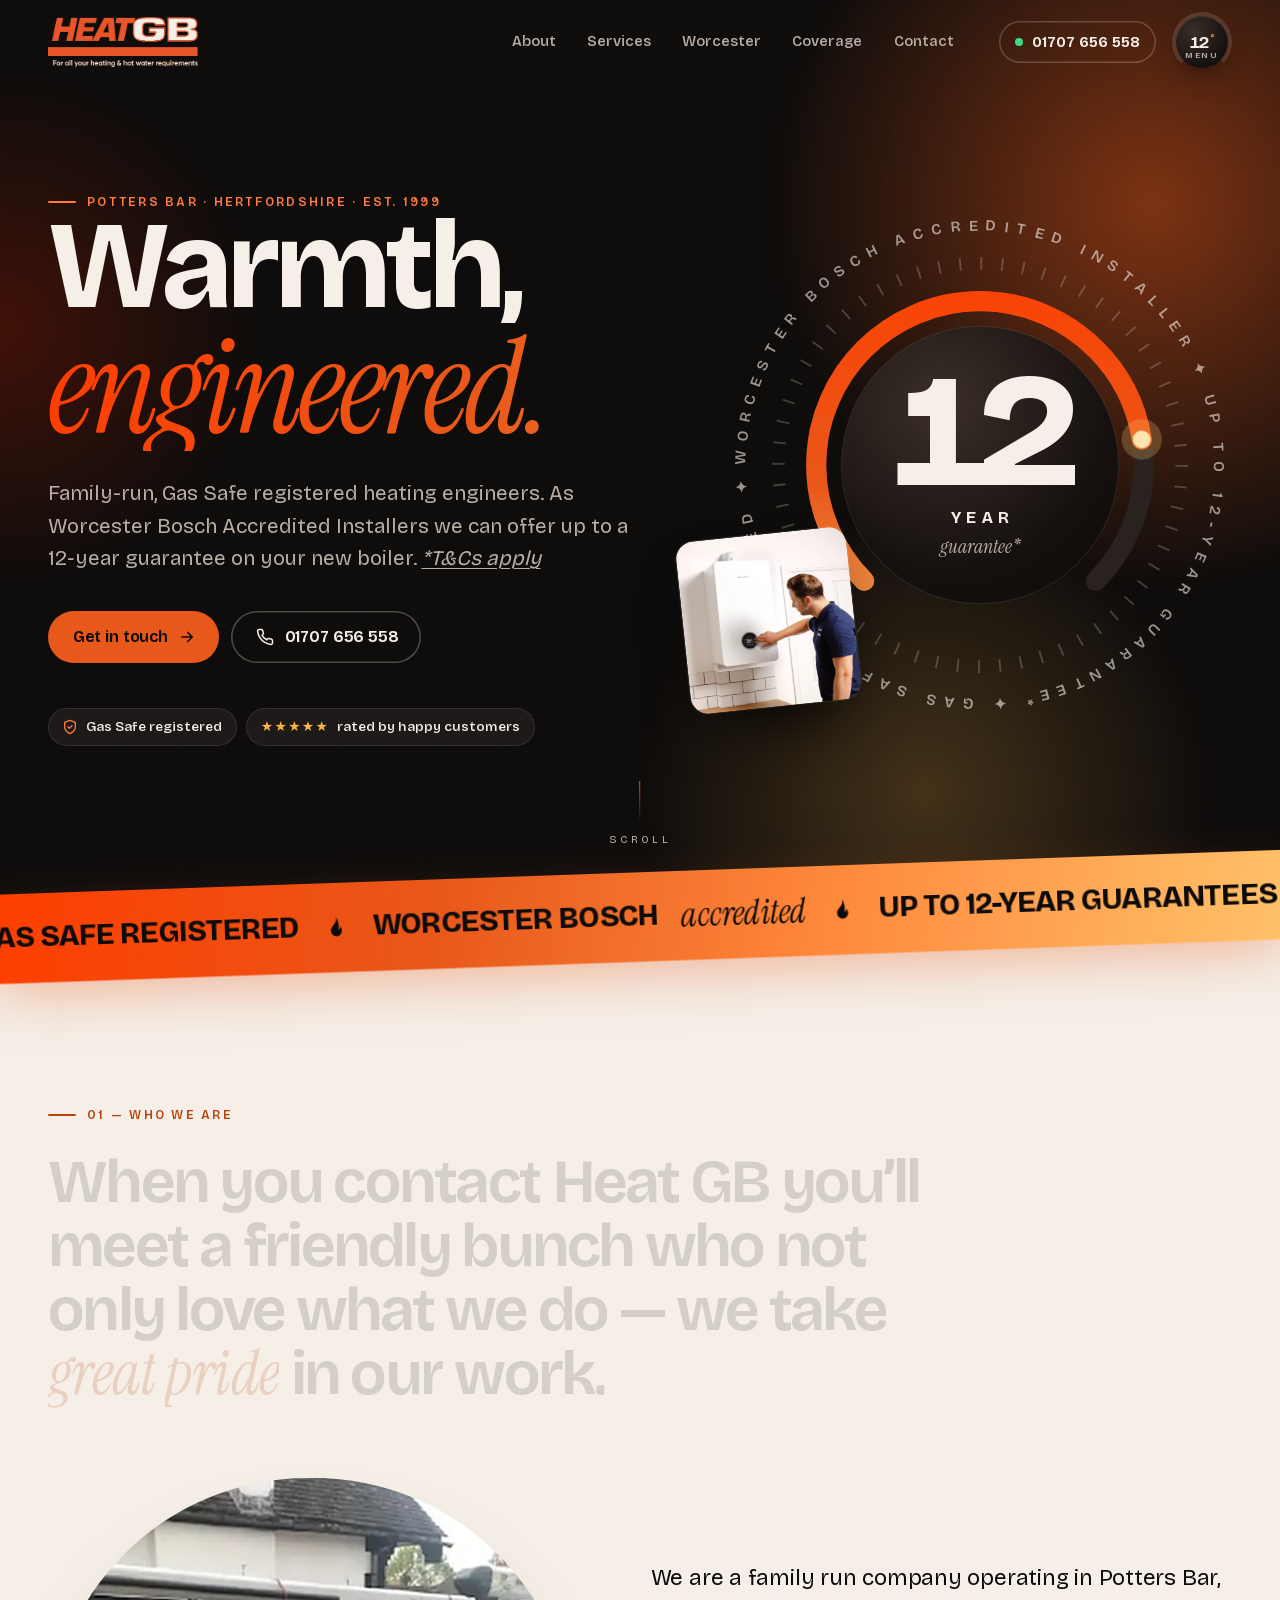
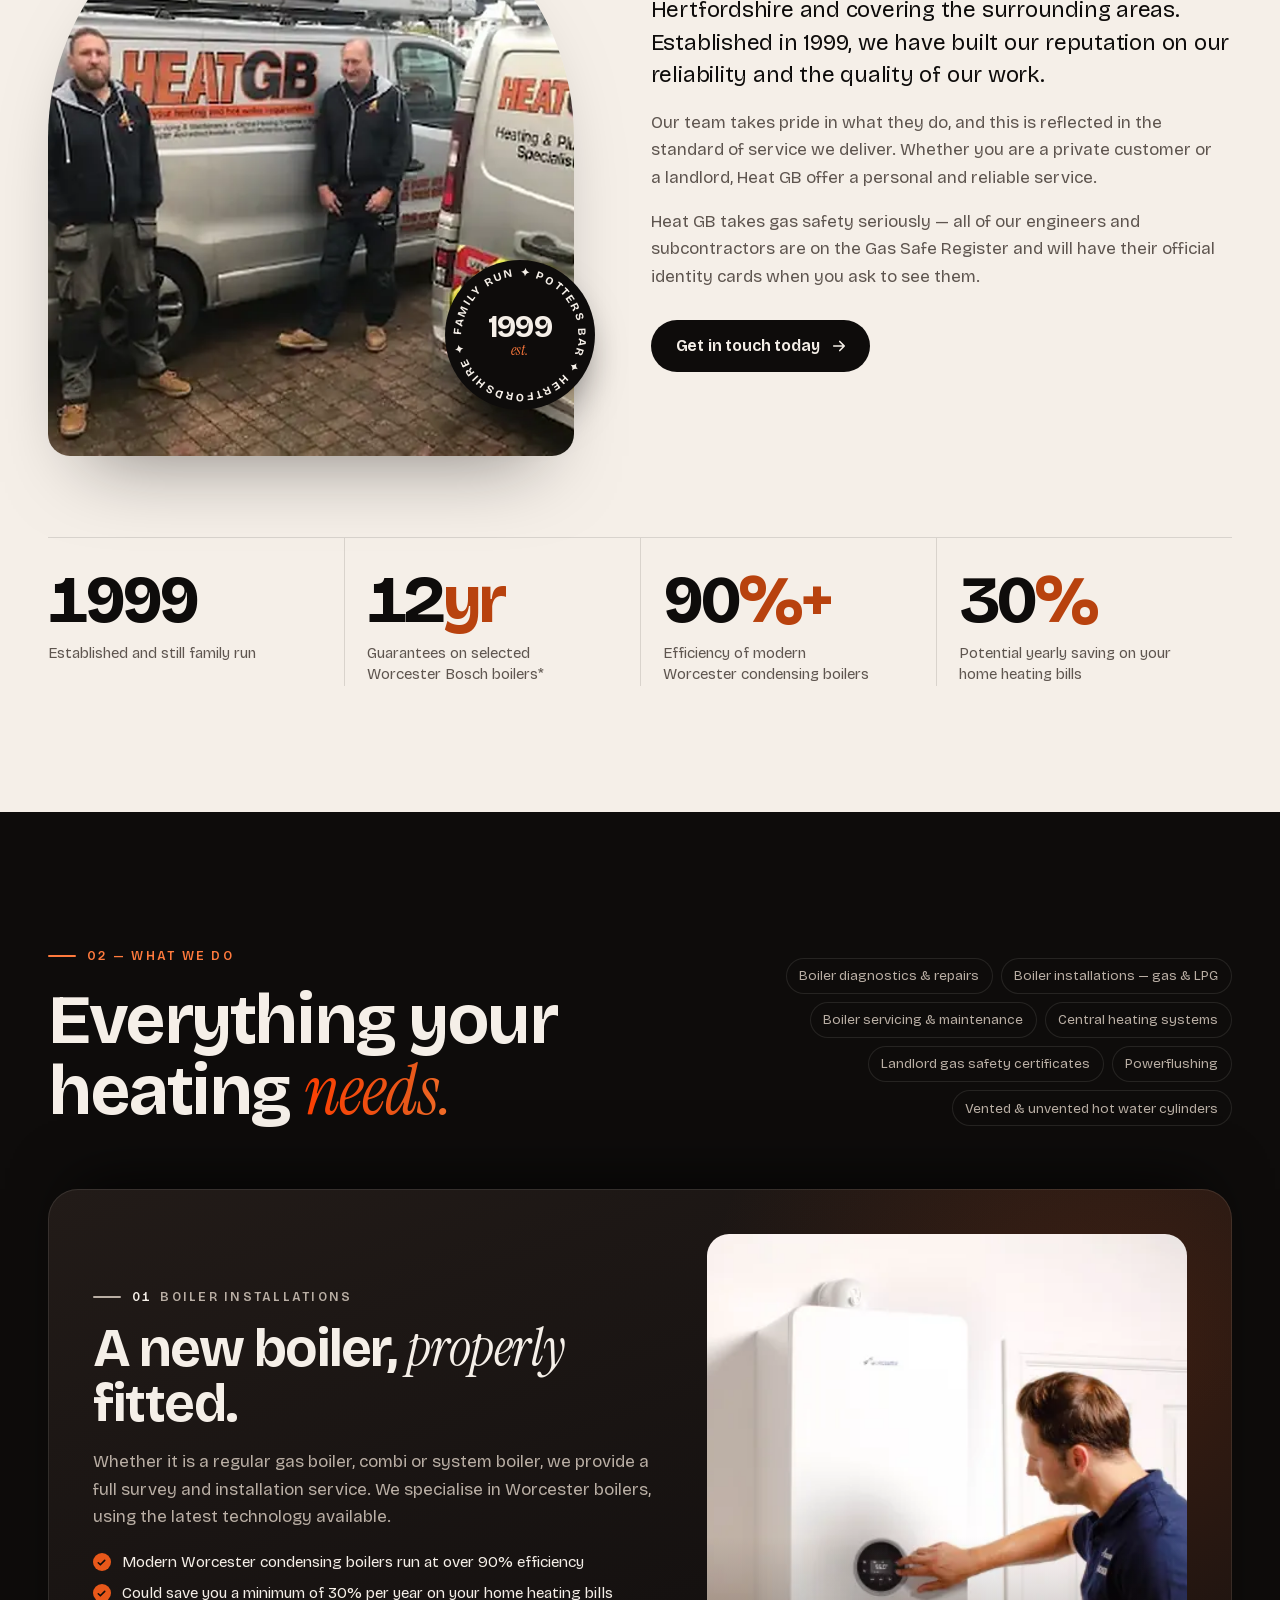
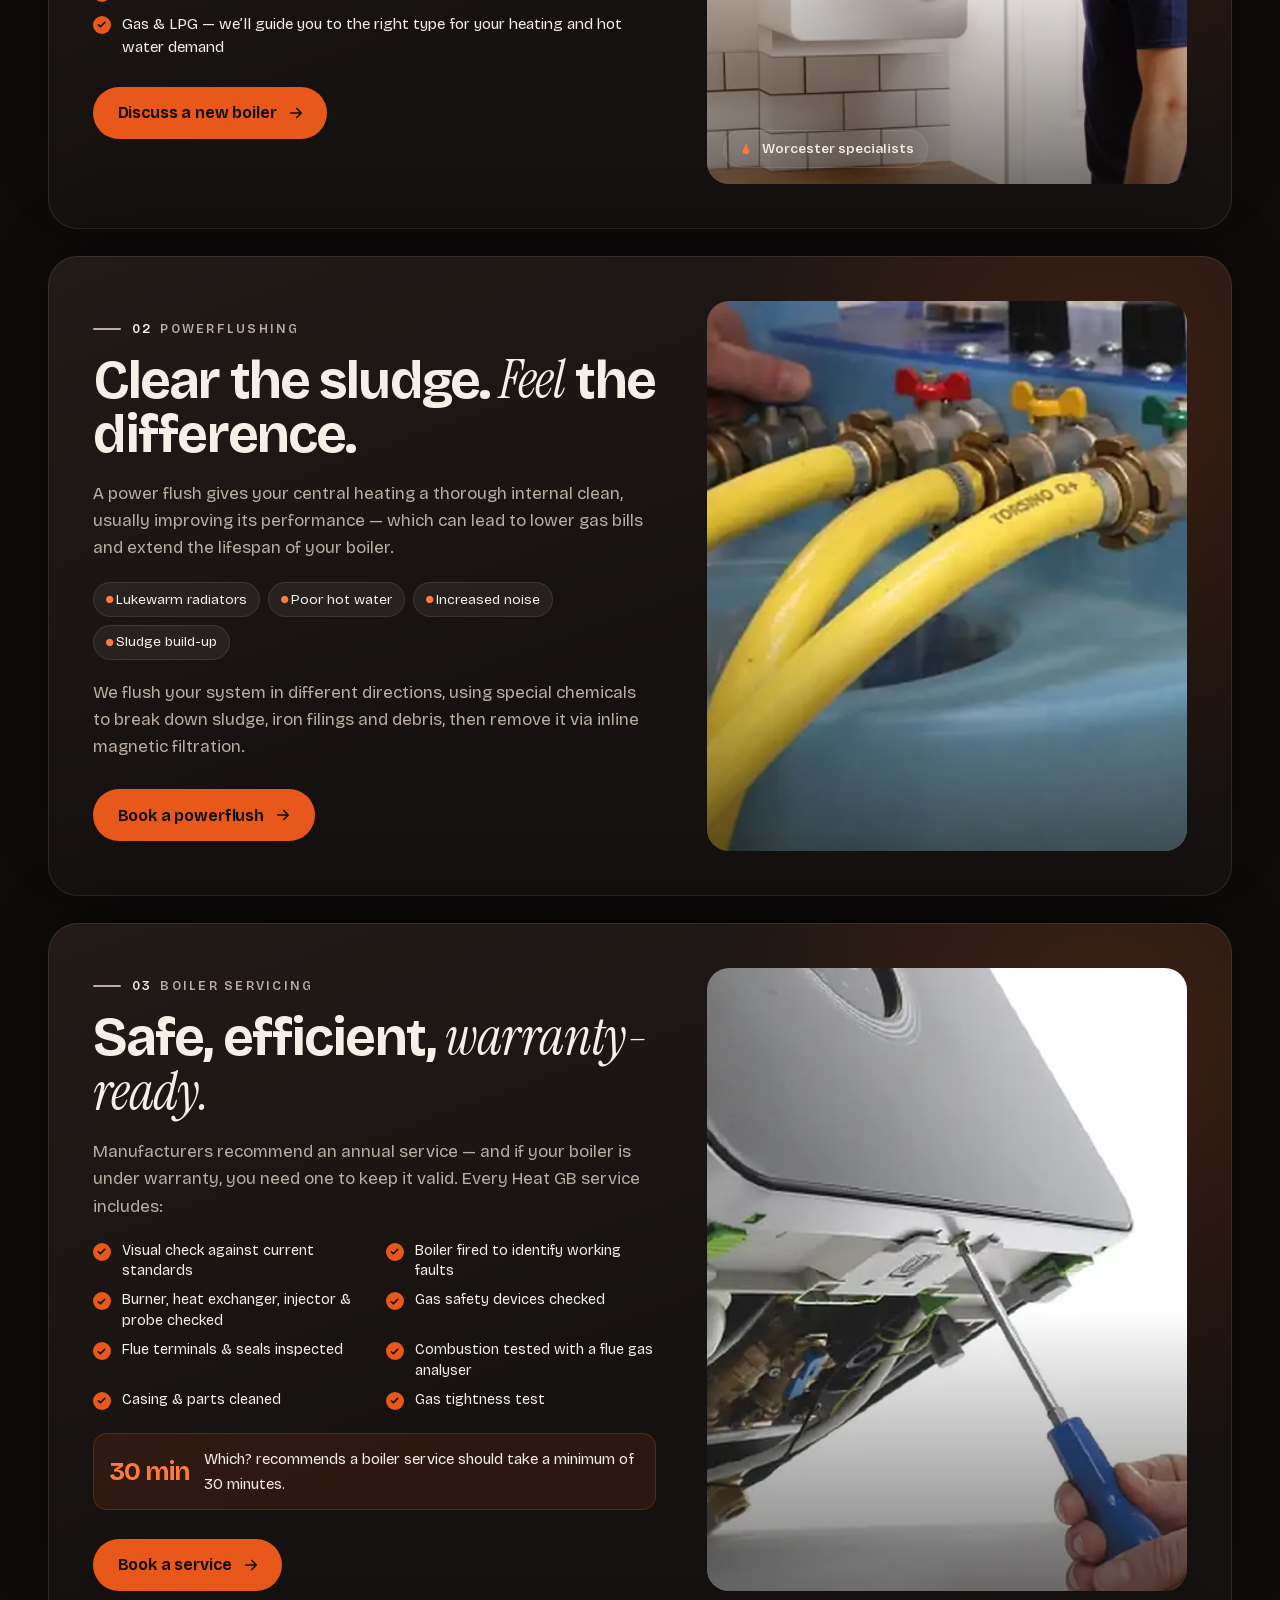
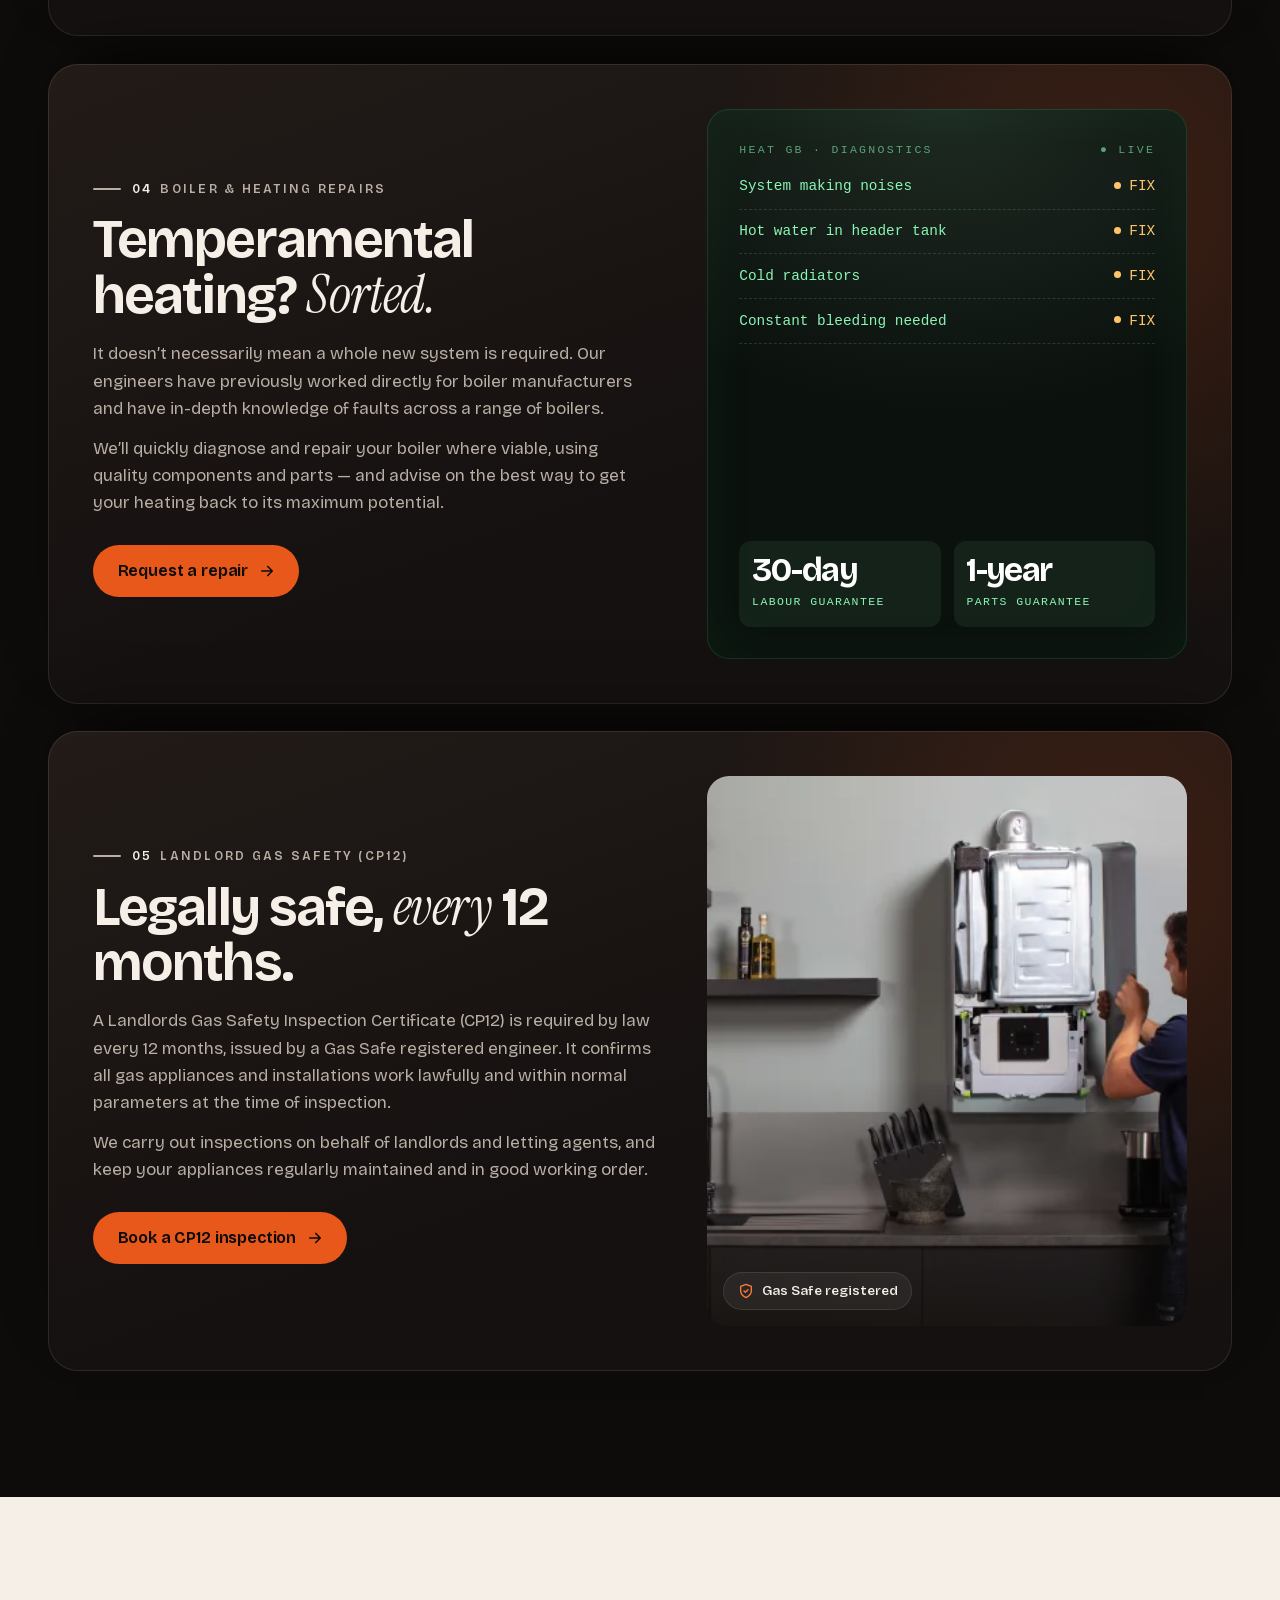
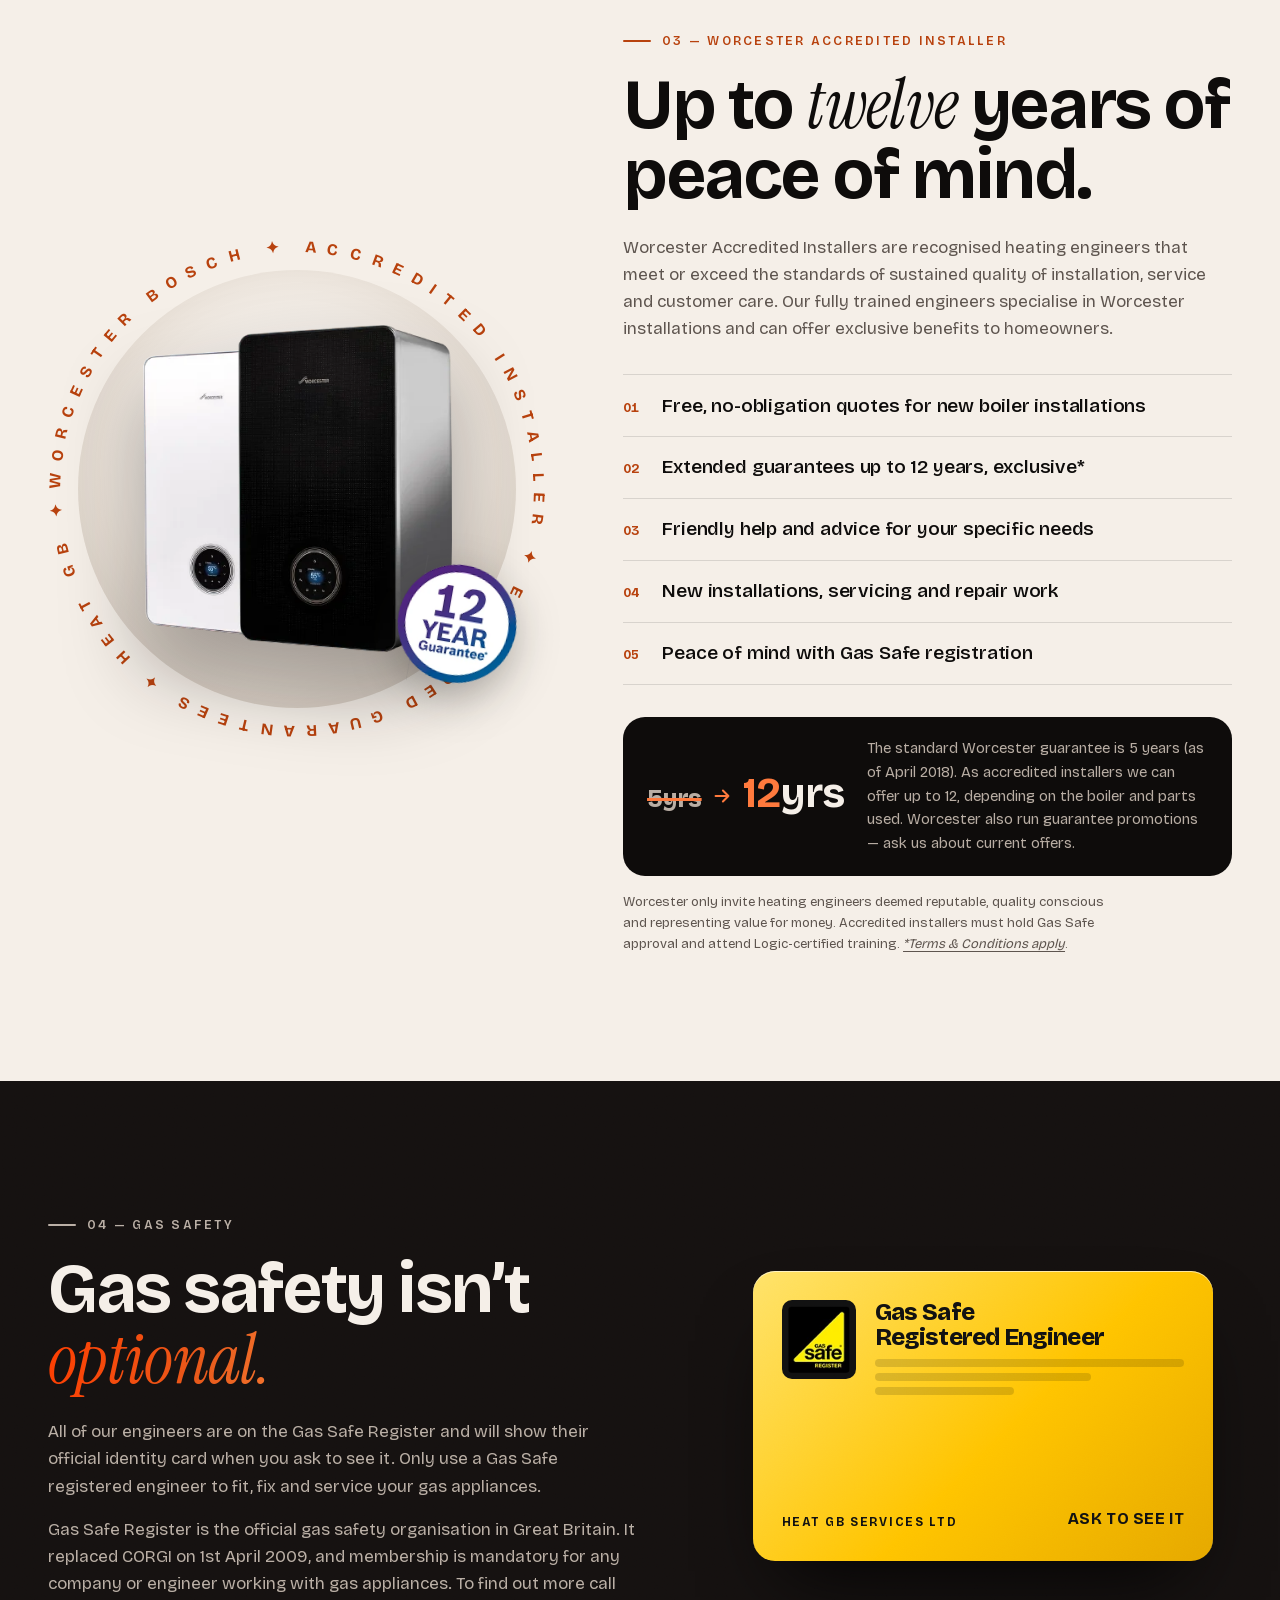
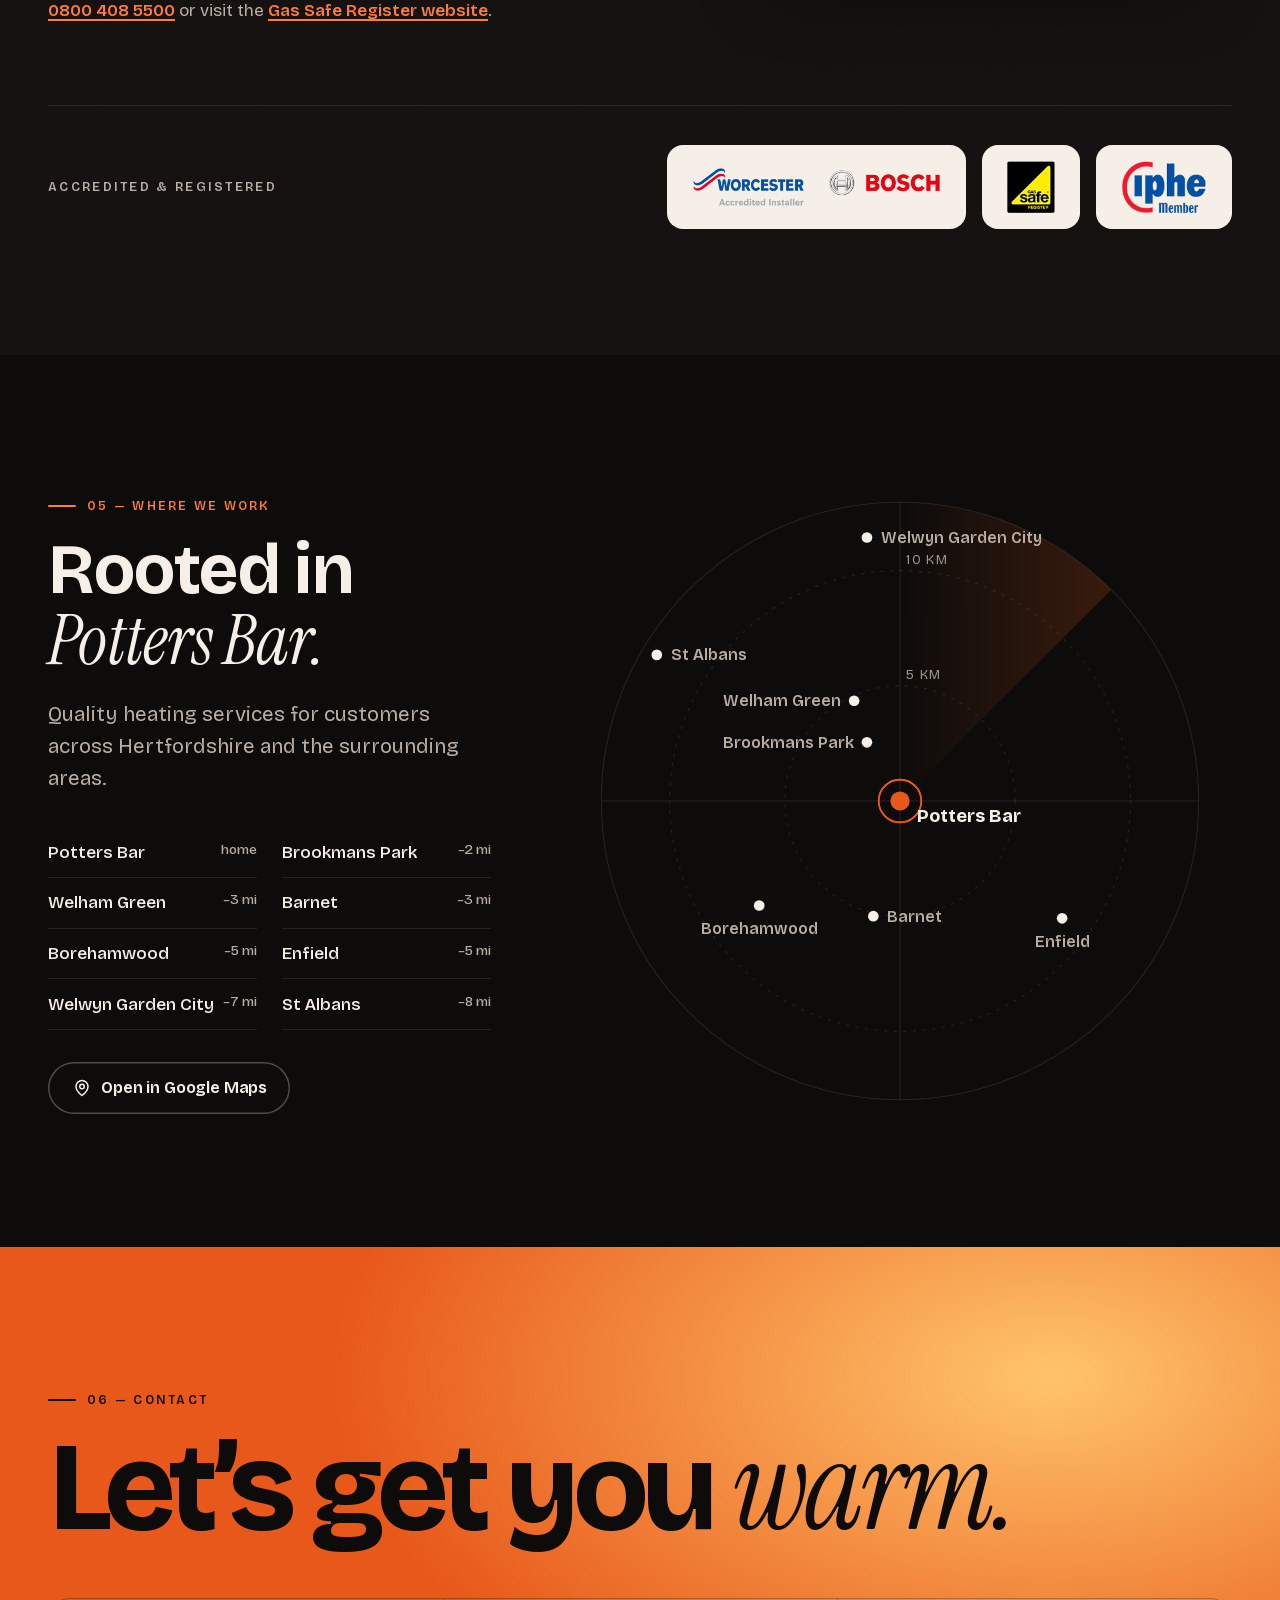
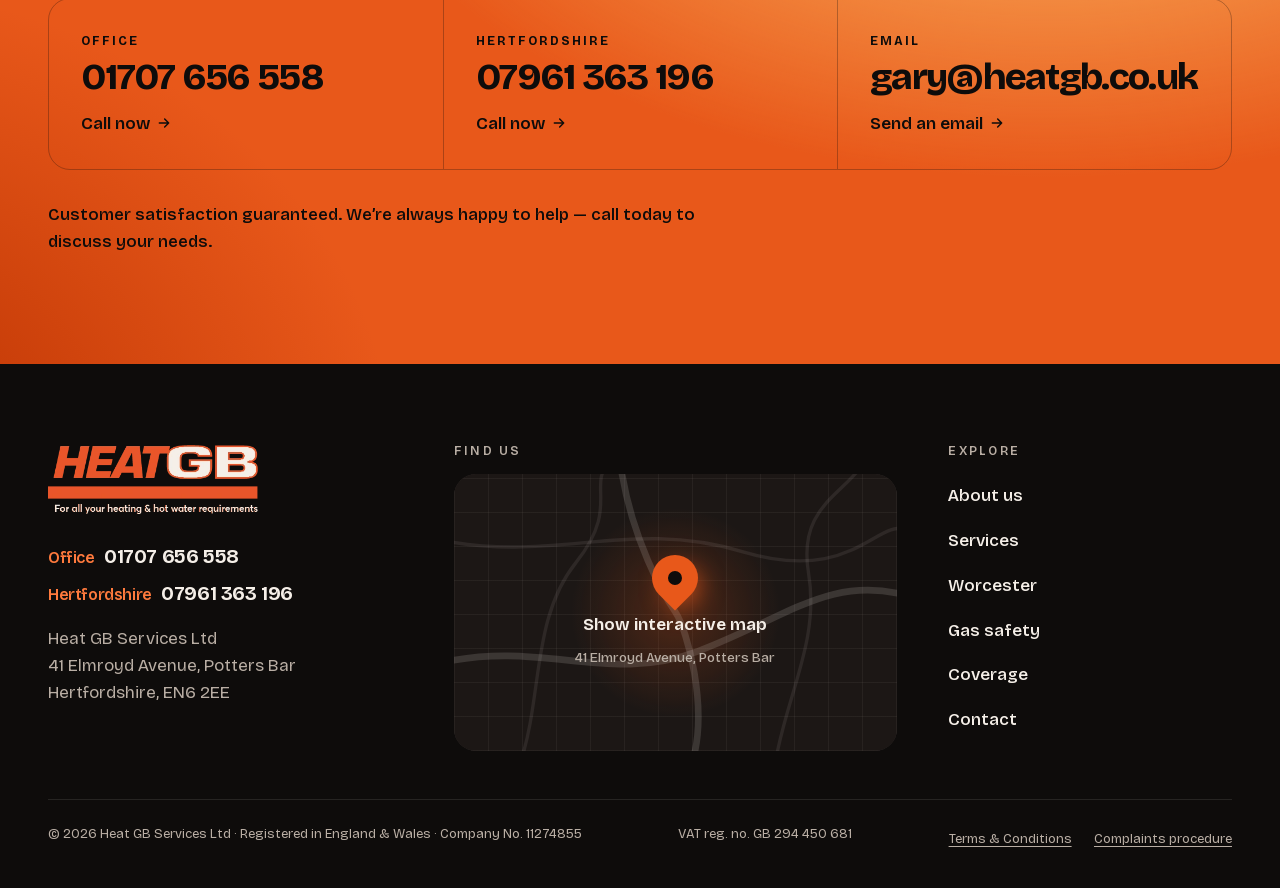
==== commit ec523e29: "Host terms and complaints procedure documents - Add Heat GB terms & conditions PDF and complaints pr" ====
--- a/index.html
+++ b/index.html
@@ -126,7 +126,7 @@
     <div class="hero__copy">
       <p class="eyebrow">Potters Bar · Hertfordshire · Est. 1999</p>
       <h1 id="hero-title">Warmth, <span class="serif flame-text">engineered.</span></h1>
-      <p class="lede hero__lede">Family-run, Gas Safe registered heating engineers. As Worcester Bosch Accredited Installers we can offer up to a 12&#8209;year guarantee on your new boiler.*</p>
+      <p class="lede hero__lede">Family-run, Gas Safe registered heating engineers. As Worcester Bosch Accredited Installers we can offer up to a 12&#8209;year guarantee on your new boiler. <a class="tc" href="docs/heat-gb-terms-and-conditions.pdf" target="_blank" rel="noopener">*T&amp;Cs apply</a></p>
       <div class="hero__ctas">
         <a class="btn" href="mailto:gary@heatgb.co.uk?subject=Enquiry">Get in touch <svg aria-hidden="true"><use href="#i-arrow"/></svg></a>
         <a class="btn btn--ghost" href="tel:01707656558"><svg aria-hidden="true"><use href="#i-phone"/></svg>01707 656 558</a>
@@ -381,7 +381,7 @@
         <div class="vs"><s>5yrs</s><svg aria-hidden="true"><use href="#i-arrow"/></svg><b><em>12</em>yrs</b></div>
         <p>The standard Worcester guarantee is 5 years (as of April 2018). As accredited installers we can offer up to 12, depending on the boiler and parts used. Worcester also run guarantee promotions — ask us about current offers.</p>
       </div>
-      <p class="fine">Worcester only invite heating engineers deemed reputable, quality conscious and representing value for money. Accredited installers must hold Gas Safe approval and attend Logic-certified training. *Terms &amp; Conditions apply.</p>
+      <p class="fine">Worcester only invite heating engineers deemed reputable, quality conscious and representing value for money. Accredited installers must hold Gas Safe approval and attend Logic-certified training. <a class="tc" href="docs/heat-gb-terms-and-conditions.pdf" target="_blank" rel="noopener">*Terms &amp; Conditions apply</a>.</p>
     </div>
   </div>
 </section>
@@ -513,6 +513,7 @@
   <div class="wrap footer__bottom">
     <span>© <span id="year">2026</span> Heat GB Services Ltd · Registered in England &amp; Wales · Company No. 11274855</span>
     <span>VAT reg. no. GB 294 450 681</span>
+    <span class="footer__legal"><a href="docs/heat-gb-terms-and-conditions.pdf" target="_blank" rel="noopener">Terms &amp; Conditions</a><a href="docs/heat-gb-complaints-procedure.pdf" target="_blank" rel="noopener">Complaints procedure</a></span>
   </div>
 </footer>
 
--- a/css/style.css
+++ b/css/style.css
@@ -576,6 +576,13 @@
 .mapbox__facade:hover .mapbox__pin { transform: rotate(-45deg) translate(4px, -4px); }
 .mapbox__btn small { color: var(--muted); font-weight: 500; font-size: .85rem; }
 .footer__bottom { border-top: 1px solid var(--line); padding: 1.5rem 0 2rem; display: flex; flex-wrap: wrap; justify-content: space-between; gap: .6rem 2rem; font-size: .82rem; color: var(--muted); }
+.footer__legal { display: flex; gap: 1.4rem; }
+.footer__legal a, a.tc { text-decoration: underline; text-decoration-thickness: 1px; text-underline-offset: 3px; transition: color .3s; }
+.footer__legal a { display: inline-block; padding: .35rem 0; }
+.footer__legal a:hover, a.tc:hover { color: var(--ember-hi); }
+a.tc { color: var(--muted); font-style: italic; white-space: nowrap; }
+.light a.tc { color: var(--muted-dark); }
+.light a.tc:hover { color: var(--ember-deep); }
 
 /* ==========================================================================
    REVEAL ANIMATIONS (only when JS is running)
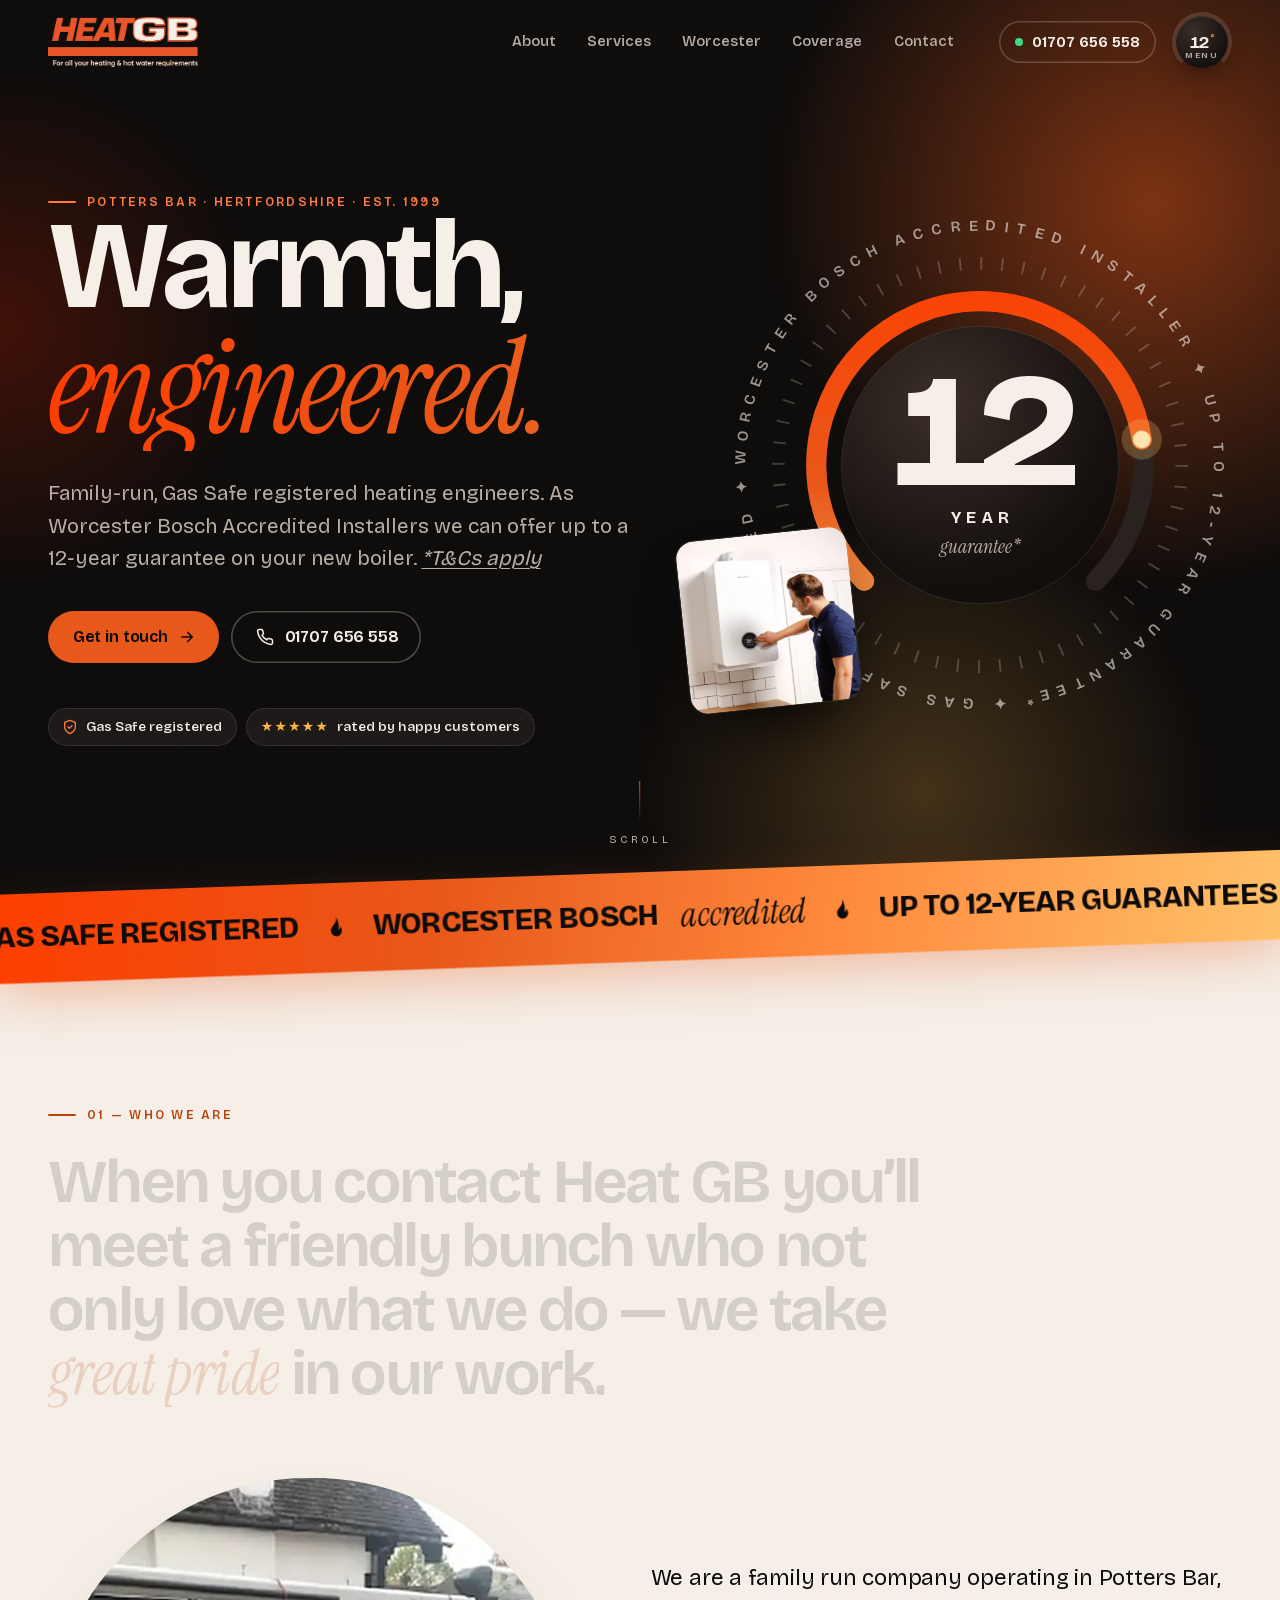
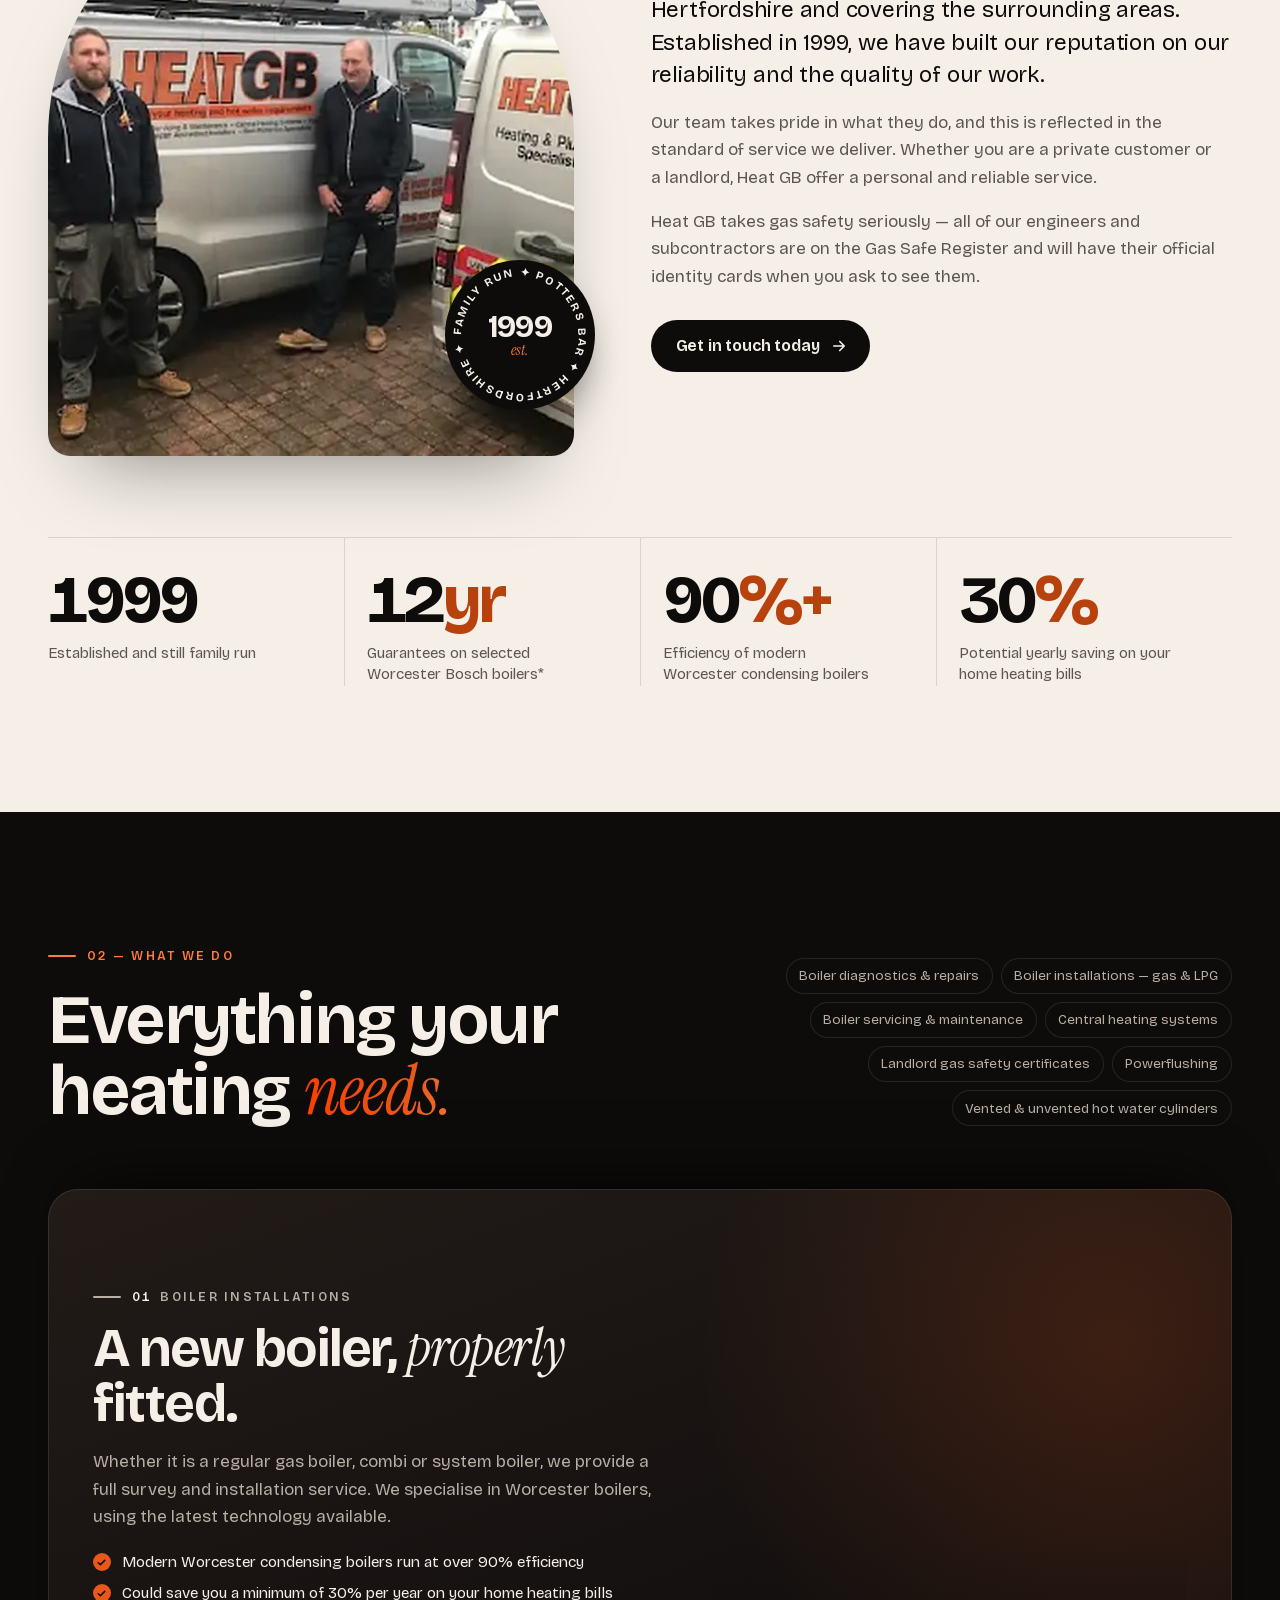
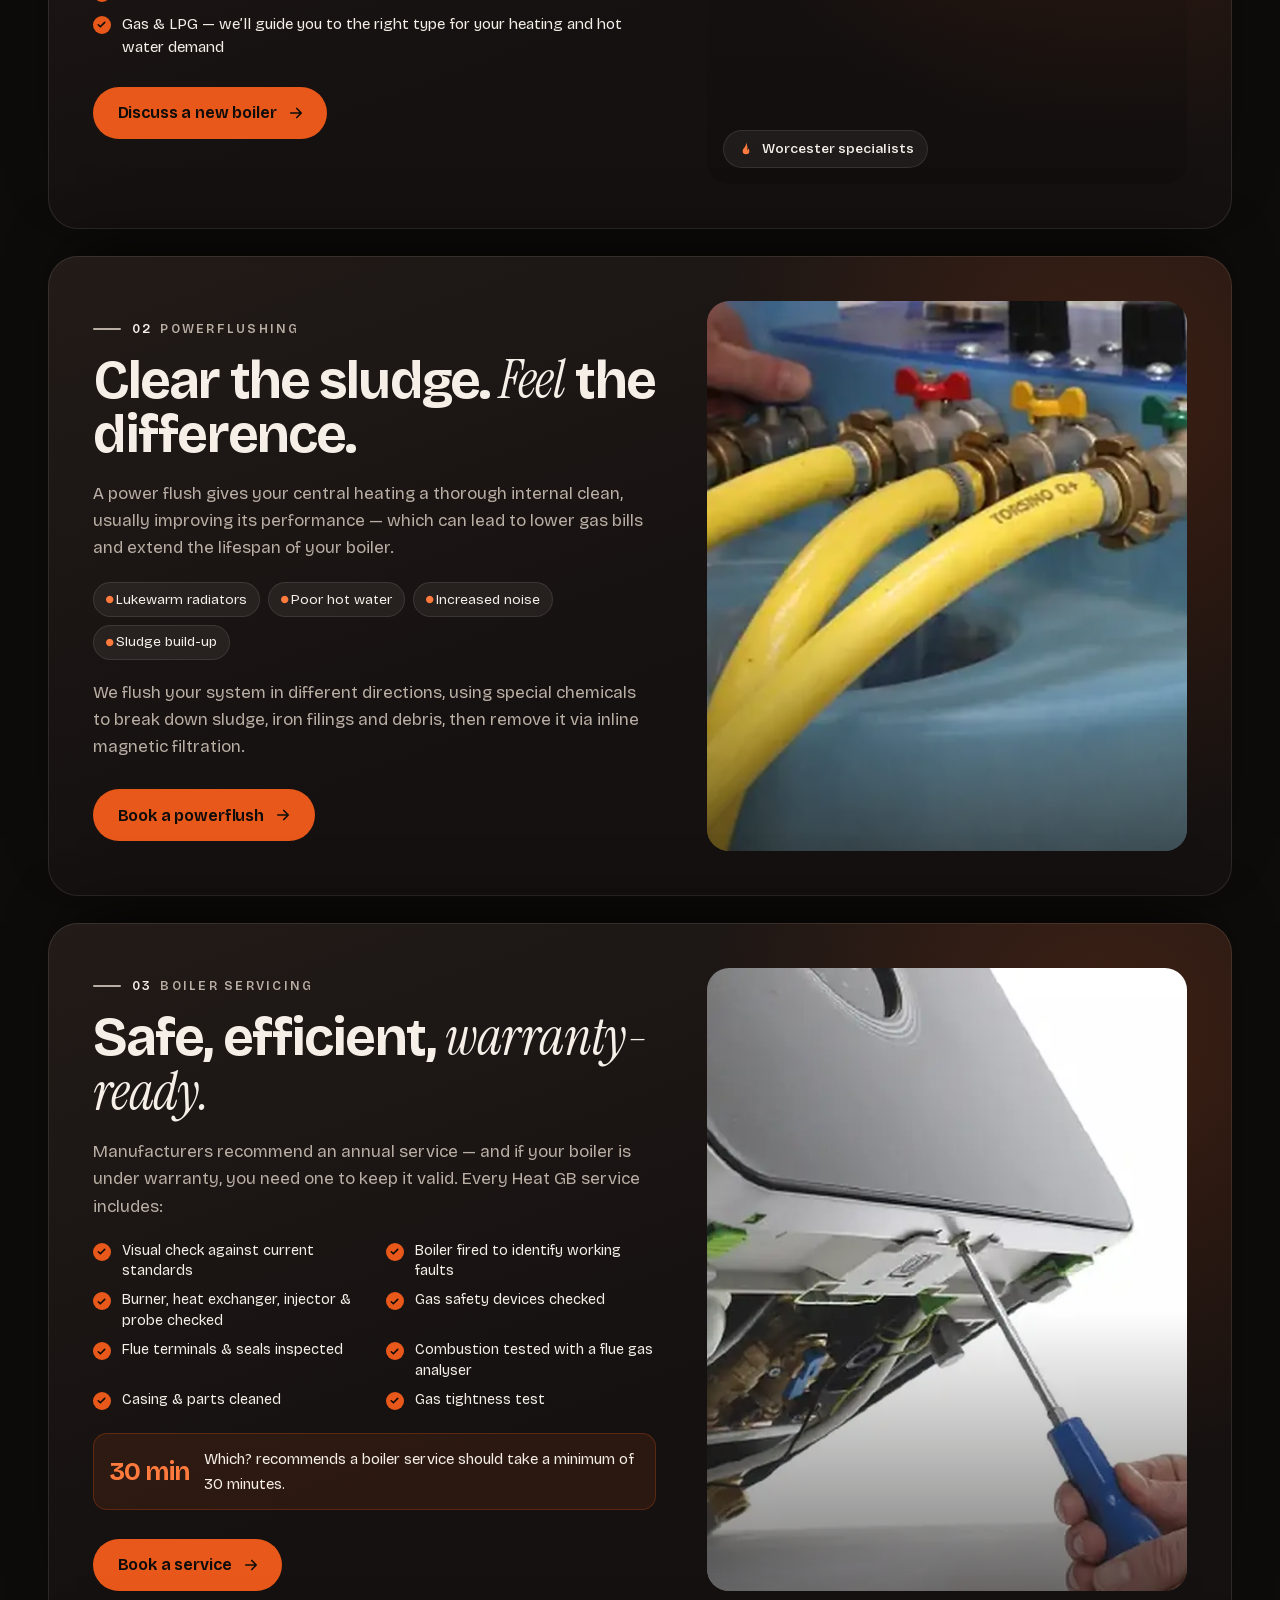
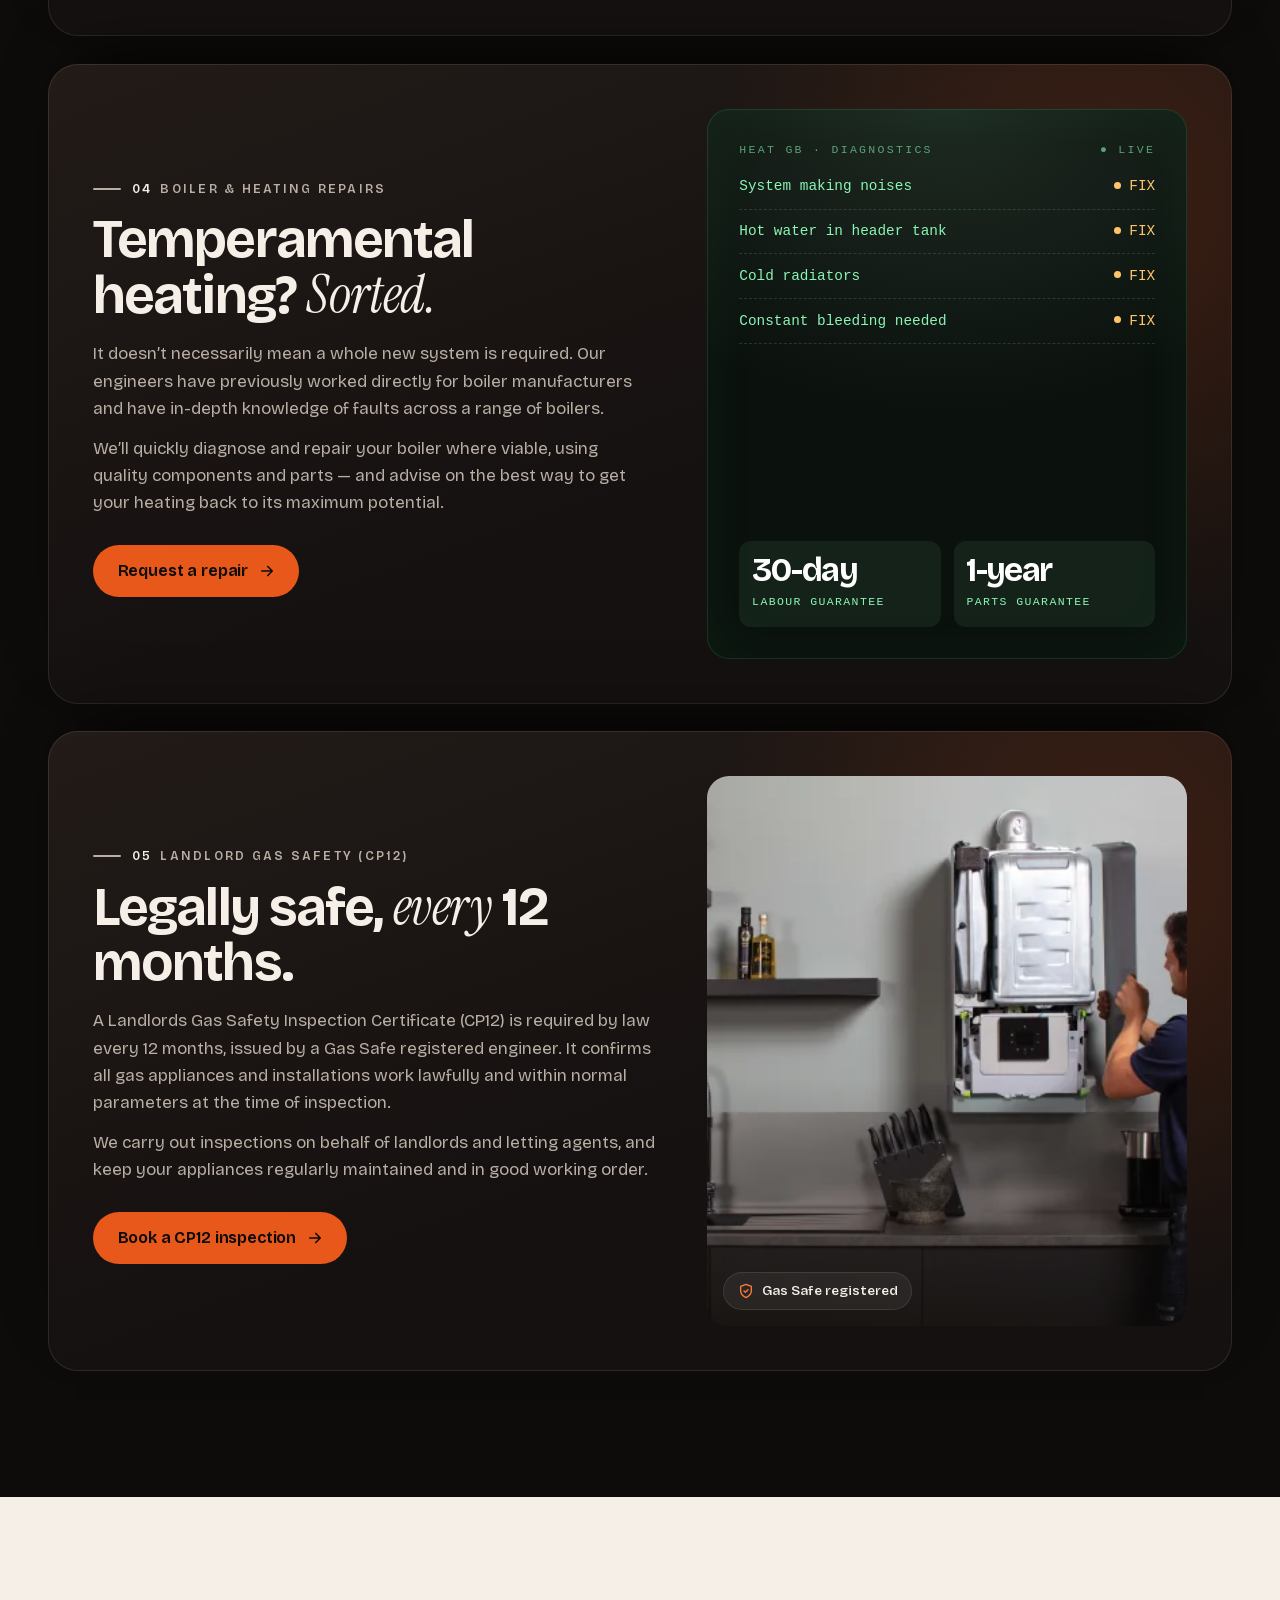
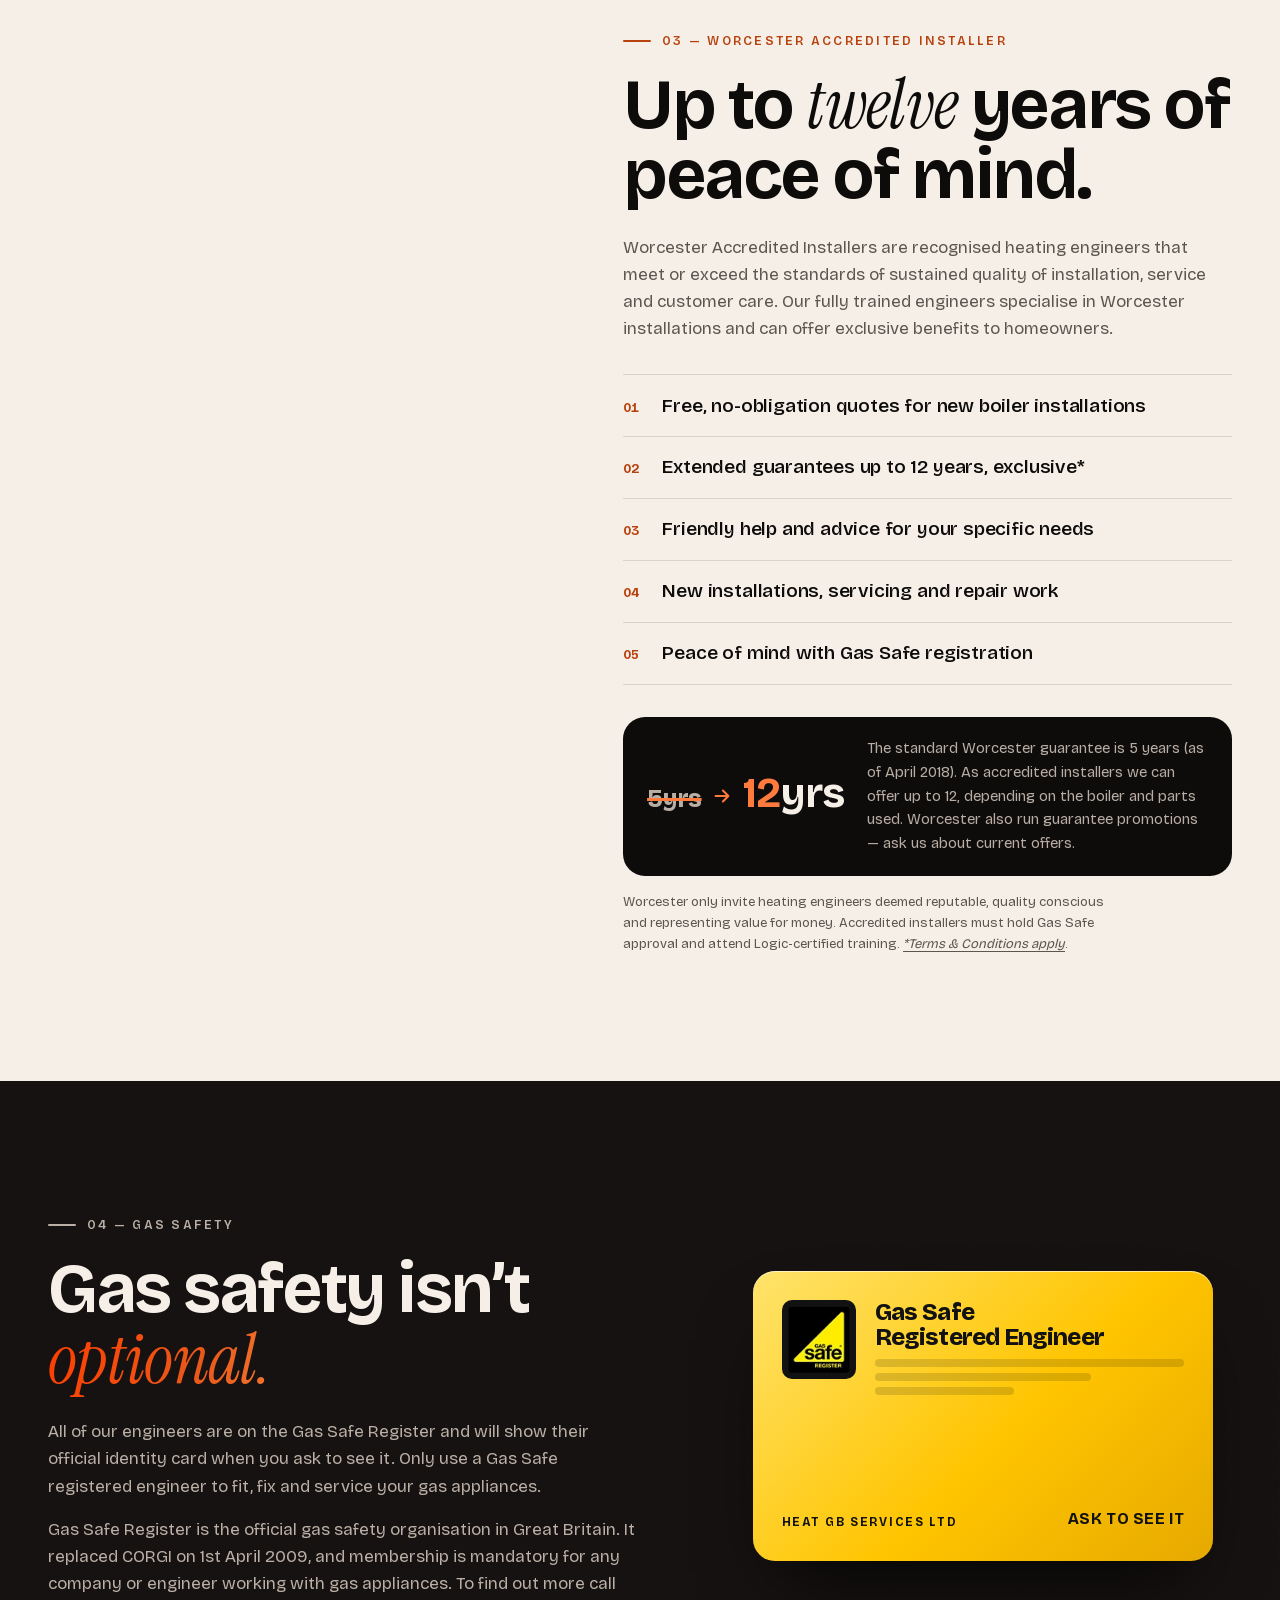
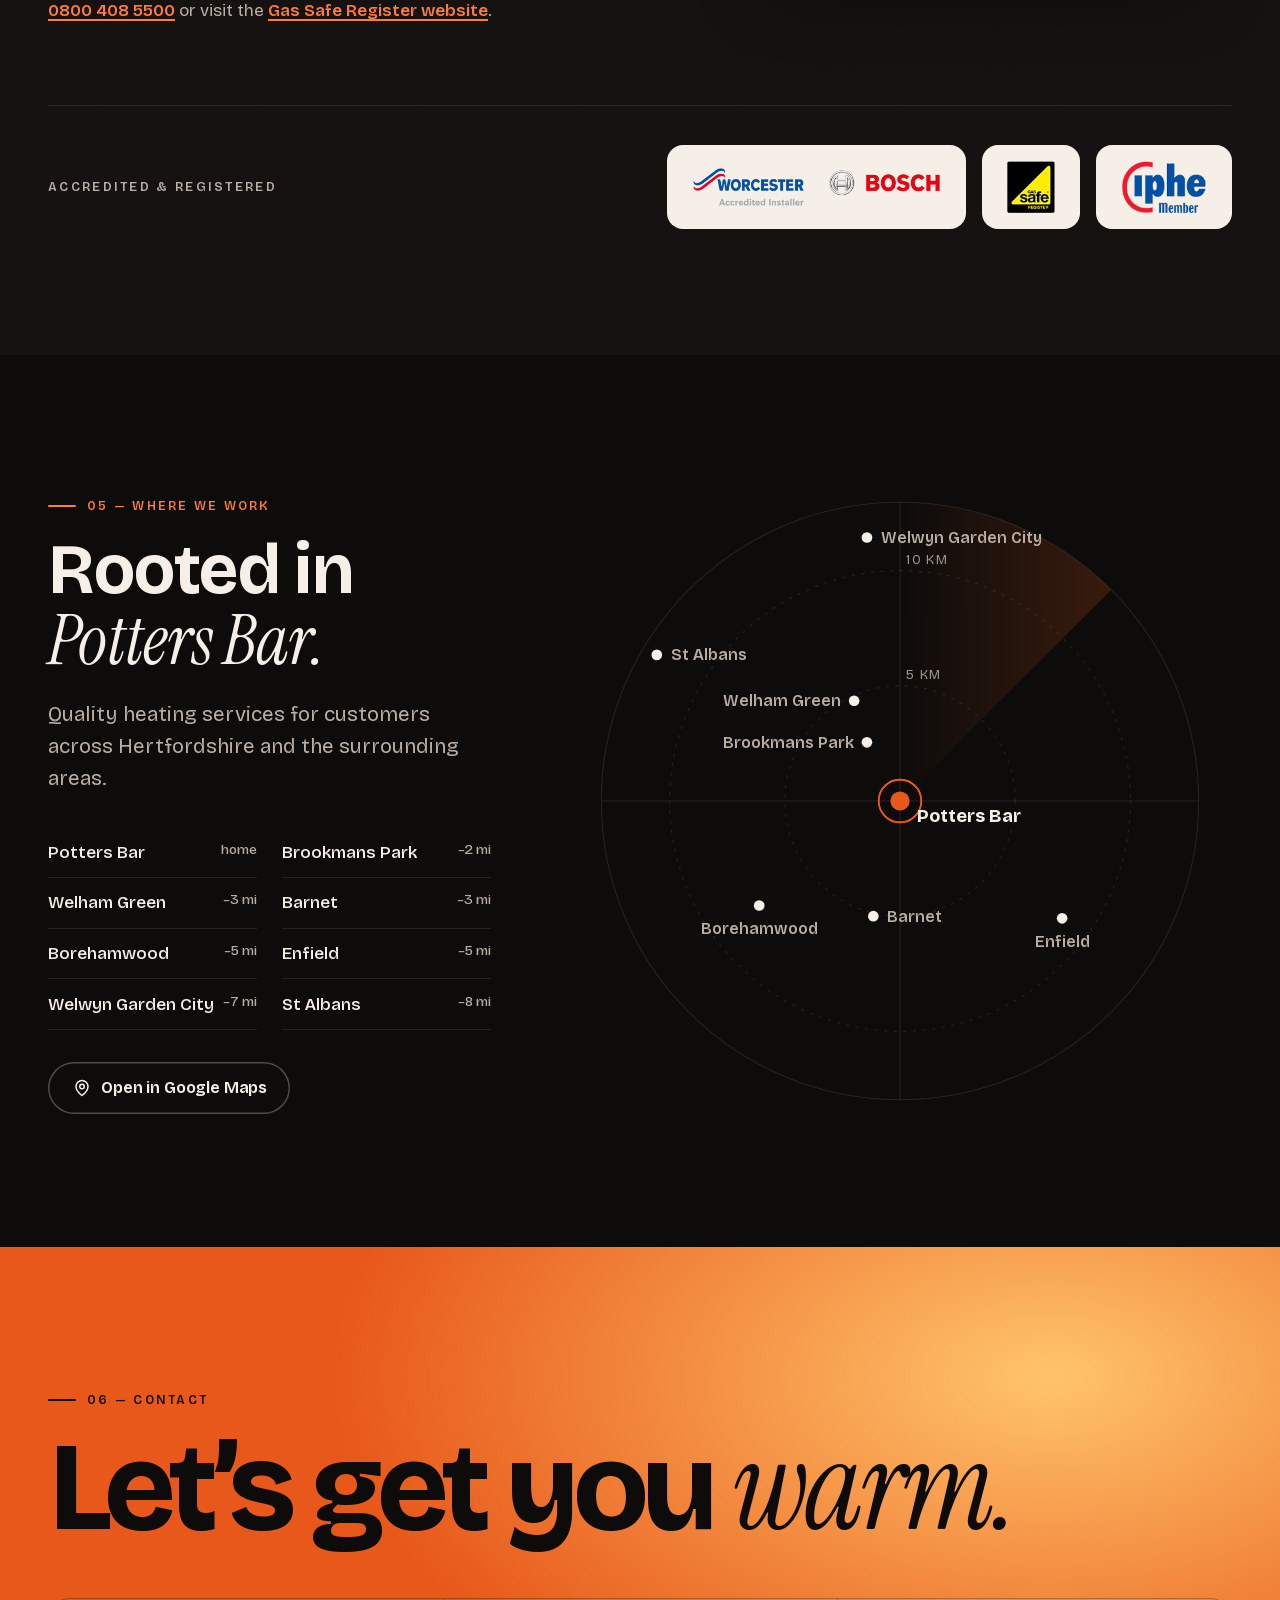
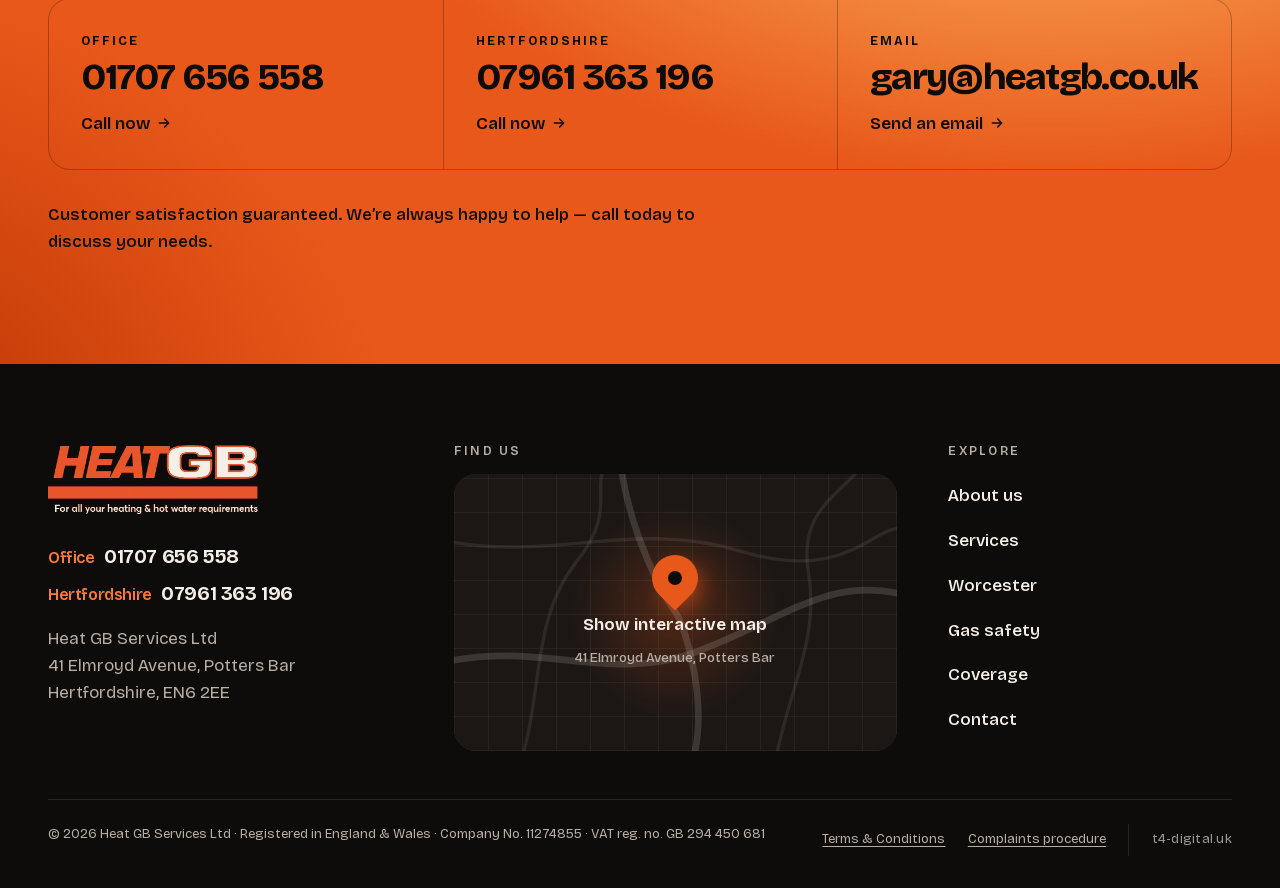
==== commit d43b4464: "Add t4-digital.uk credit link to footer - Credit sits at the far right of the footer's bottom row, a" ====
--- a/index.html
+++ b/index.html
@@ -511,9 +511,8 @@
     </nav>
   </div>
   <div class="wrap footer__bottom">
-    <span>© <span id="year">2026</span> Heat GB Services Ltd · Registered in England &amp; Wales · Company No. 11274855</span>
-    <span>VAT reg. no. GB 294 450 681</span>
-    <span class="footer__legal"><a href="docs/heat-gb-terms-and-conditions.pdf" target="_blank" rel="noopener">Terms &amp; Conditions</a><a href="docs/heat-gb-complaints-procedure.pdf" target="_blank" rel="noopener">Complaints procedure</a></span>
+    <span>© <span id="year">2026</span> Heat GB Services Ltd · Registered in England &amp; Wales · Company No. 11274855 · VAT reg. no. GB 294 450 681</span>
+    <span class="footer__legal"><a href="docs/heat-gb-terms-and-conditions.pdf" target="_blank" rel="noopener">Terms &amp; Conditions</a><a href="docs/heat-gb-complaints-procedure.pdf" target="_blank" rel="noopener">Complaints procedure</a><a class="footer__credit" href="https://t4-digital.uk" target="_blank" rel="noopener">t4-digital.uk</a></span>
   </div>
 </footer>
 
--- a/css/style.css
+++ b/css/style.css
@@ -576,7 +576,9 @@
 .mapbox__facade:hover .mapbox__pin { transform: rotate(-45deg) translate(4px, -4px); }
 .mapbox__btn small { color: var(--muted); font-weight: 500; font-size: .85rem; }
 .footer__bottom { border-top: 1px solid var(--line); padding: 1.5rem 0 2rem; display: flex; flex-wrap: wrap; justify-content: space-between; gap: .6rem 2rem; font-size: .82rem; color: var(--muted); }
-.footer__legal { display: flex; gap: 1.4rem; }
+.footer__legal { display: flex; flex-wrap: wrap; align-items: center; gap: .2rem 1.4rem; }
+.footer__legal a.footer__credit { text-decoration: none; padding-left: 1.4rem; border-left: 1px solid var(--line); color: rgba(245, 239, 232, .62); letter-spacing: .02em; }
+.footer__legal a.footer__credit:hover { color: var(--ember-hi); }
 .footer__legal a, a.tc { text-decoration: underline; text-decoration-thickness: 1px; text-underline-offset: 3px; transition: color .3s; }
 .footer__legal a { display: inline-block; padding: .35rem 0; }
 .footer__legal a:hover, a.tc:hover { color: var(--ember-hi); }
@@ -645,6 +647,7 @@
   .footer__grid { grid-template-columns: 1fr; }
   .guarantee-strip { grid-template-columns: 1fr; gap: .6rem; }
   .accreds a { height: 70px; padding: 0 1.1rem; }
+  .footer__legal a.footer__credit { padding-left: 0; border-left: 0; }
   .accreds img { height: 42px; }
   .about__photo { border-radius: 200px 200px var(--radius) var(--radius); }
   .sticker { right: 2%; }
